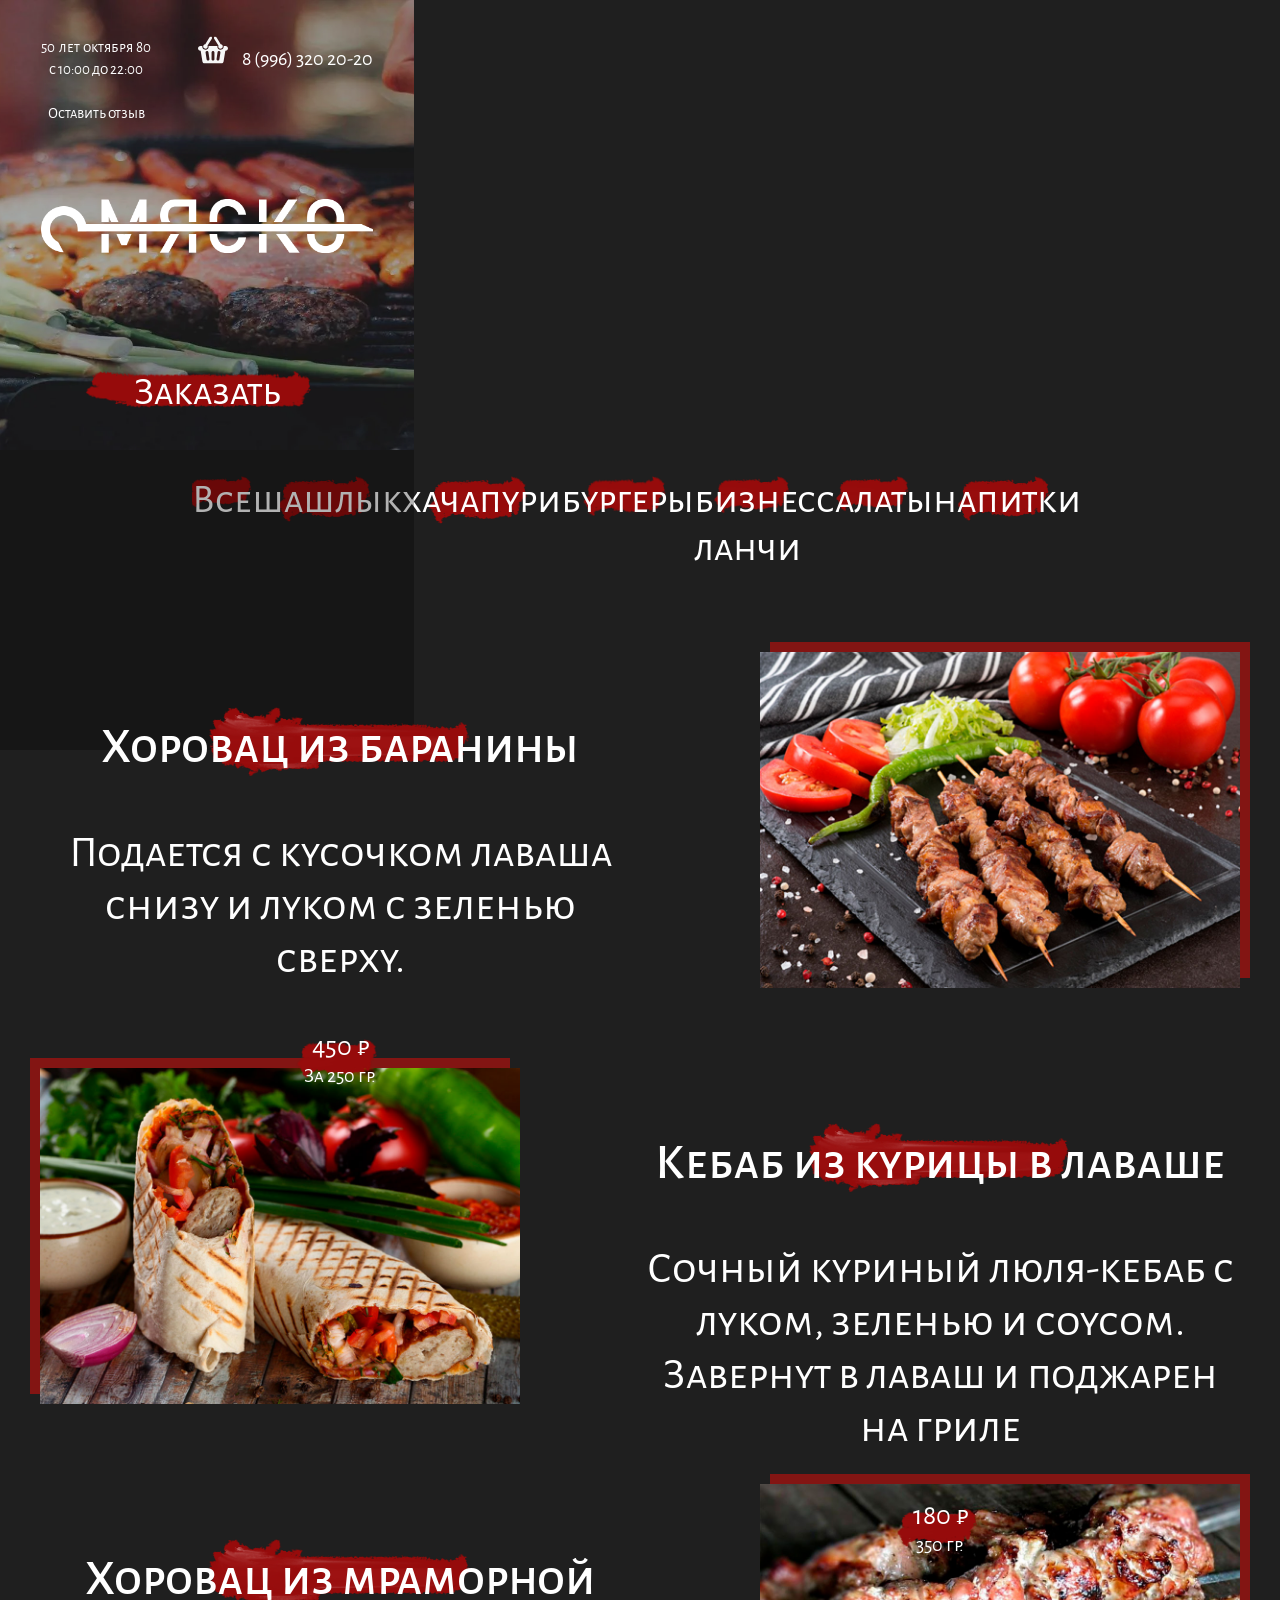
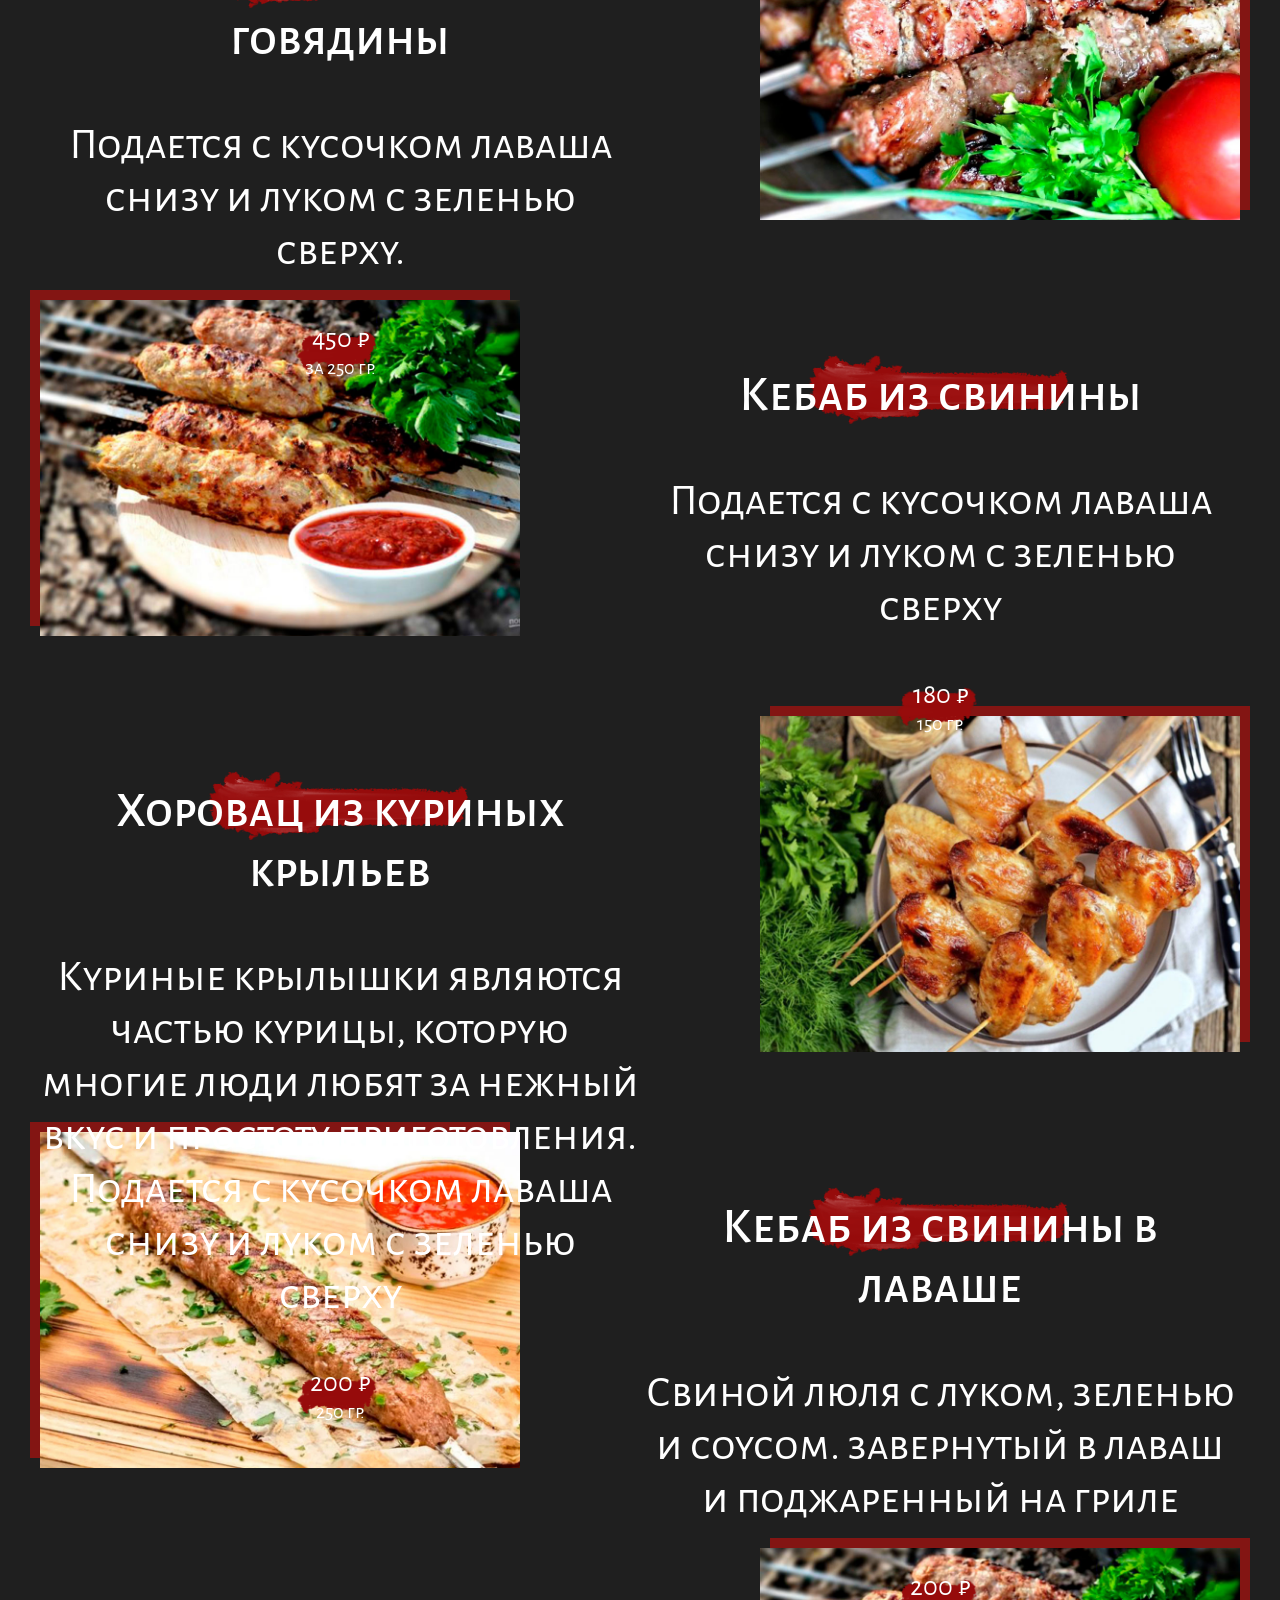
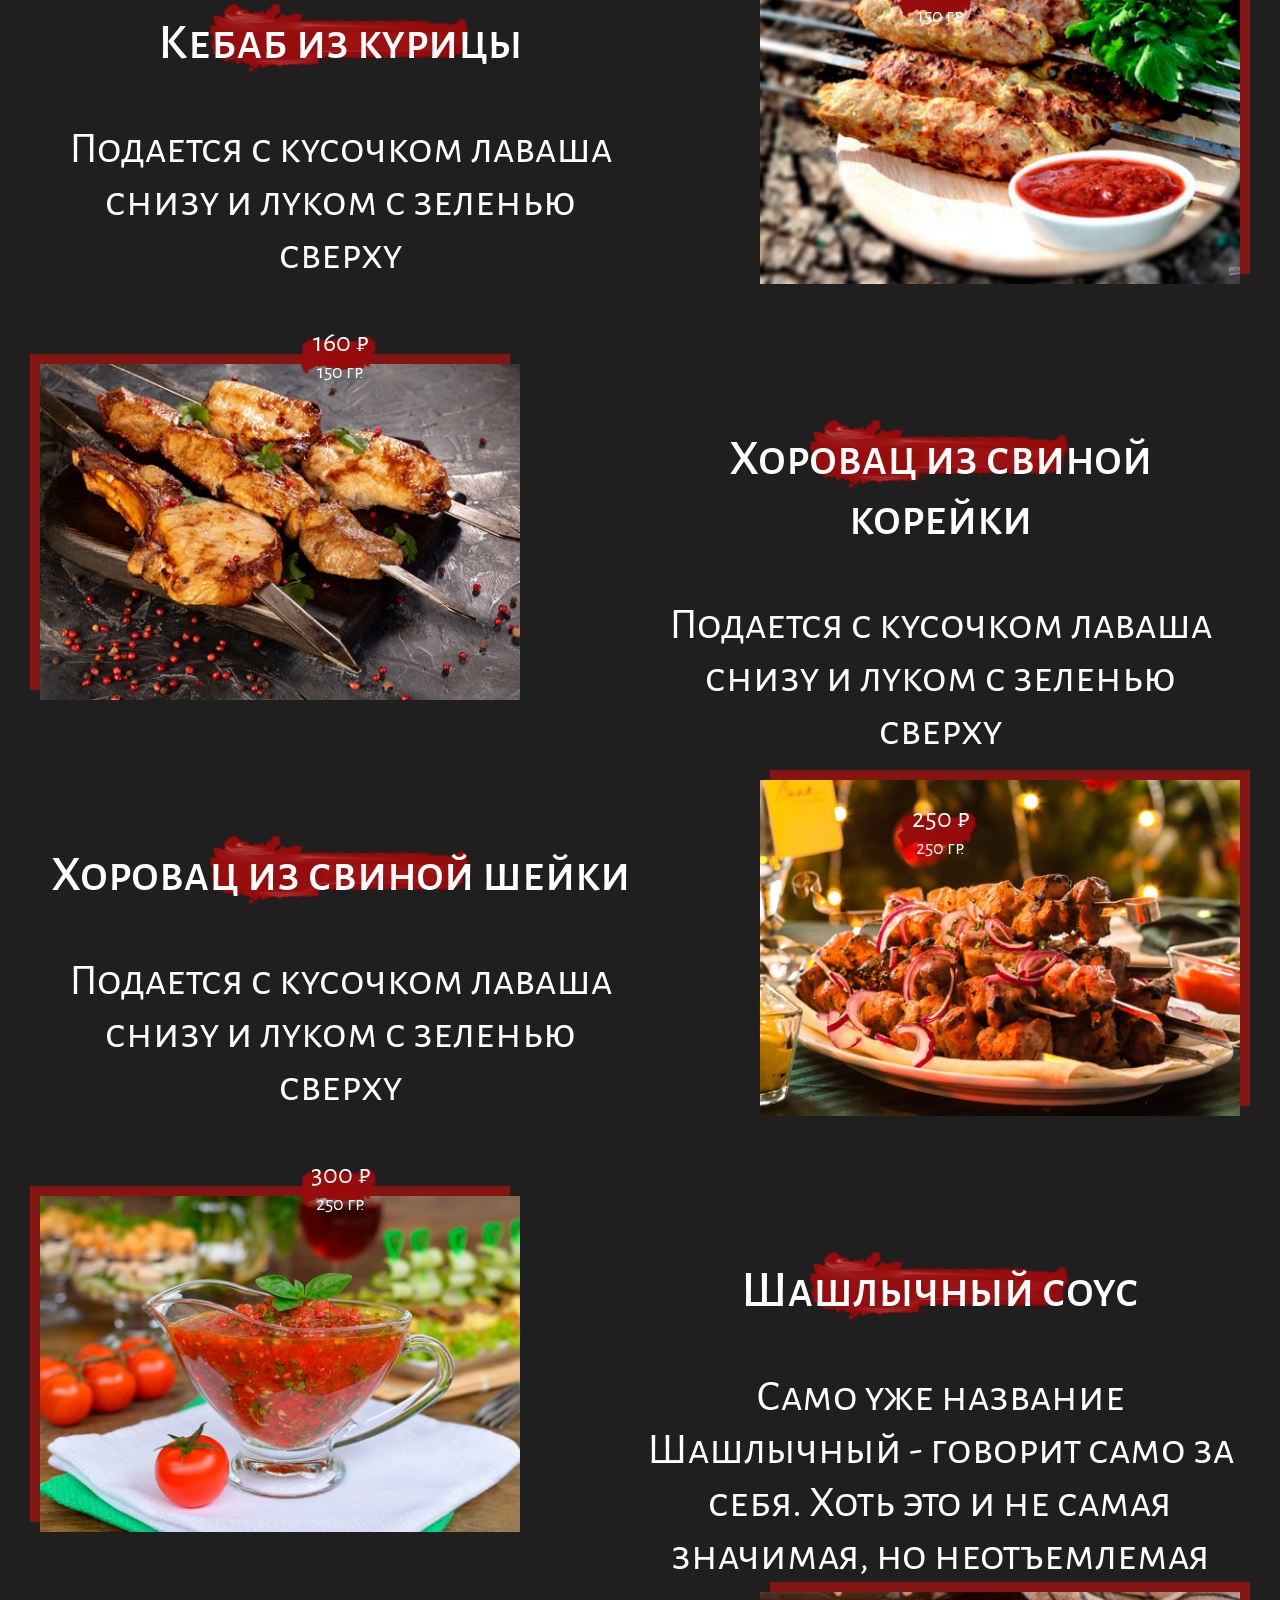
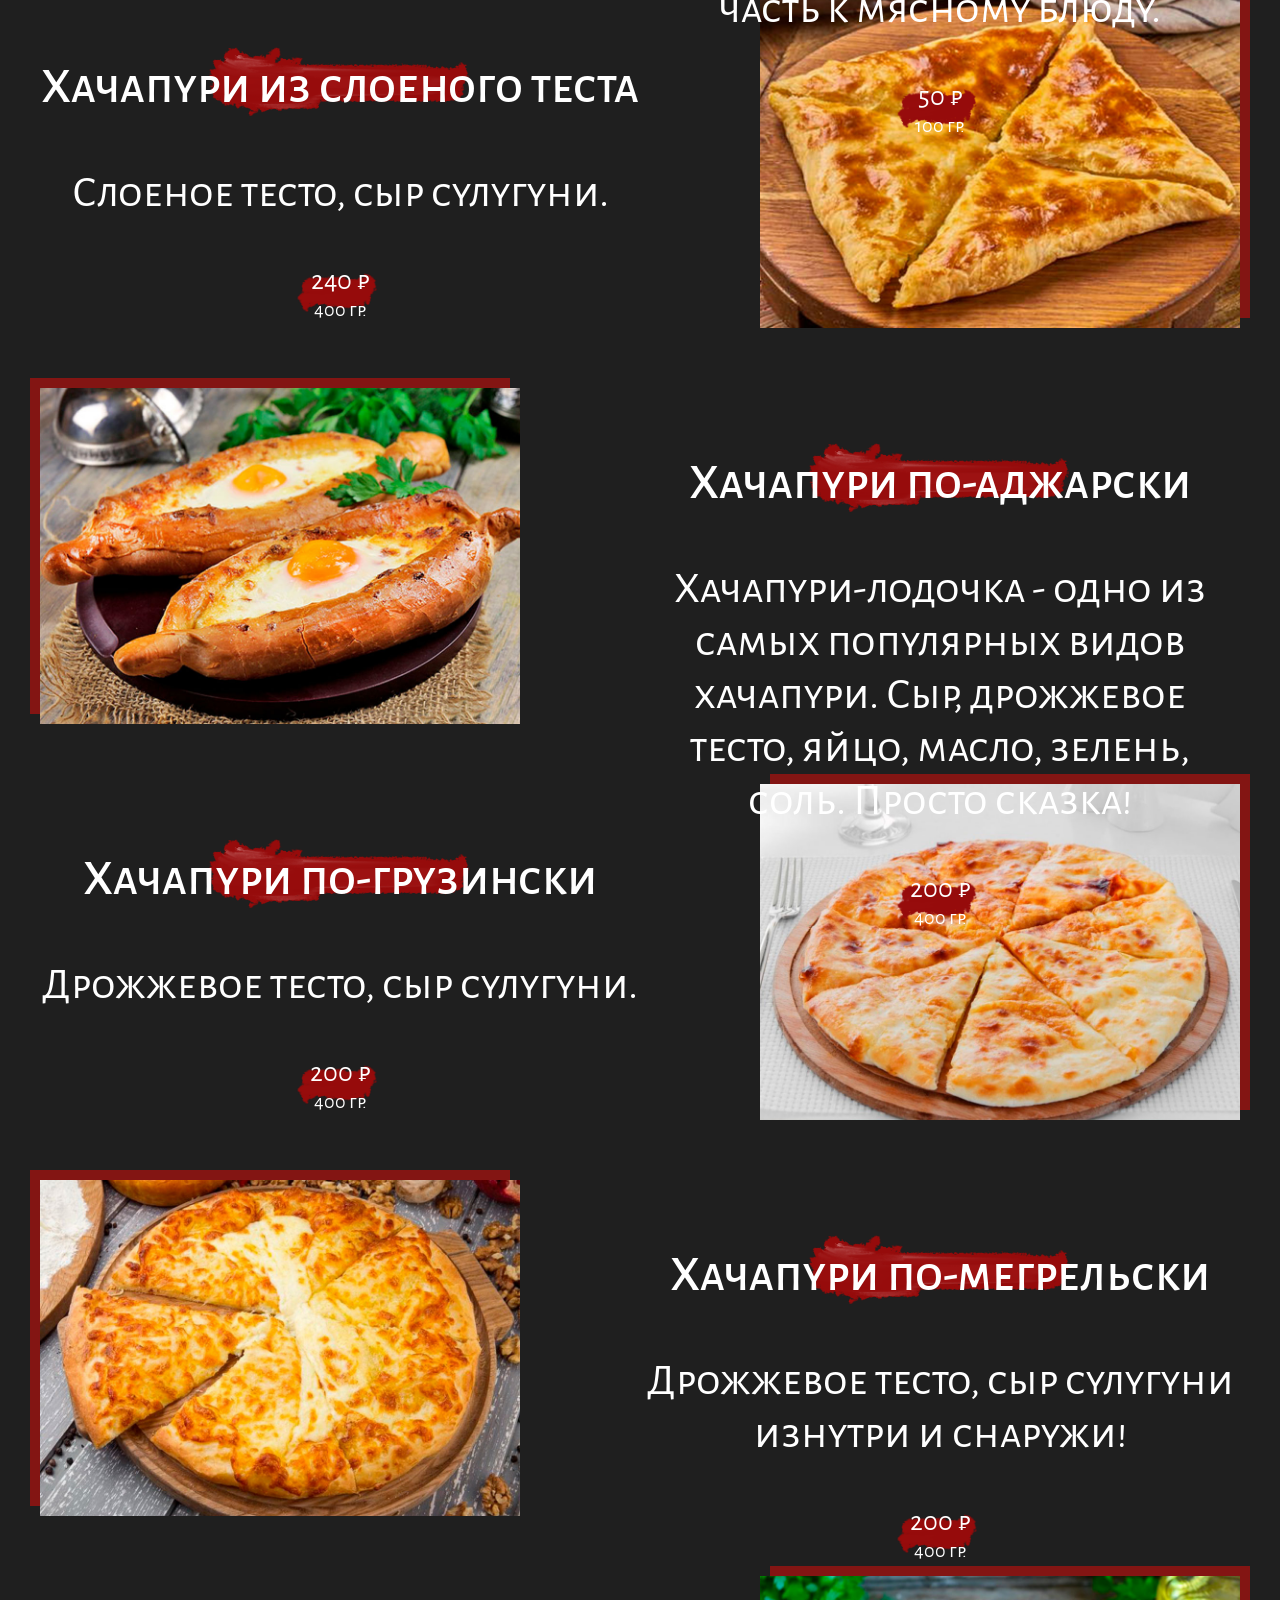
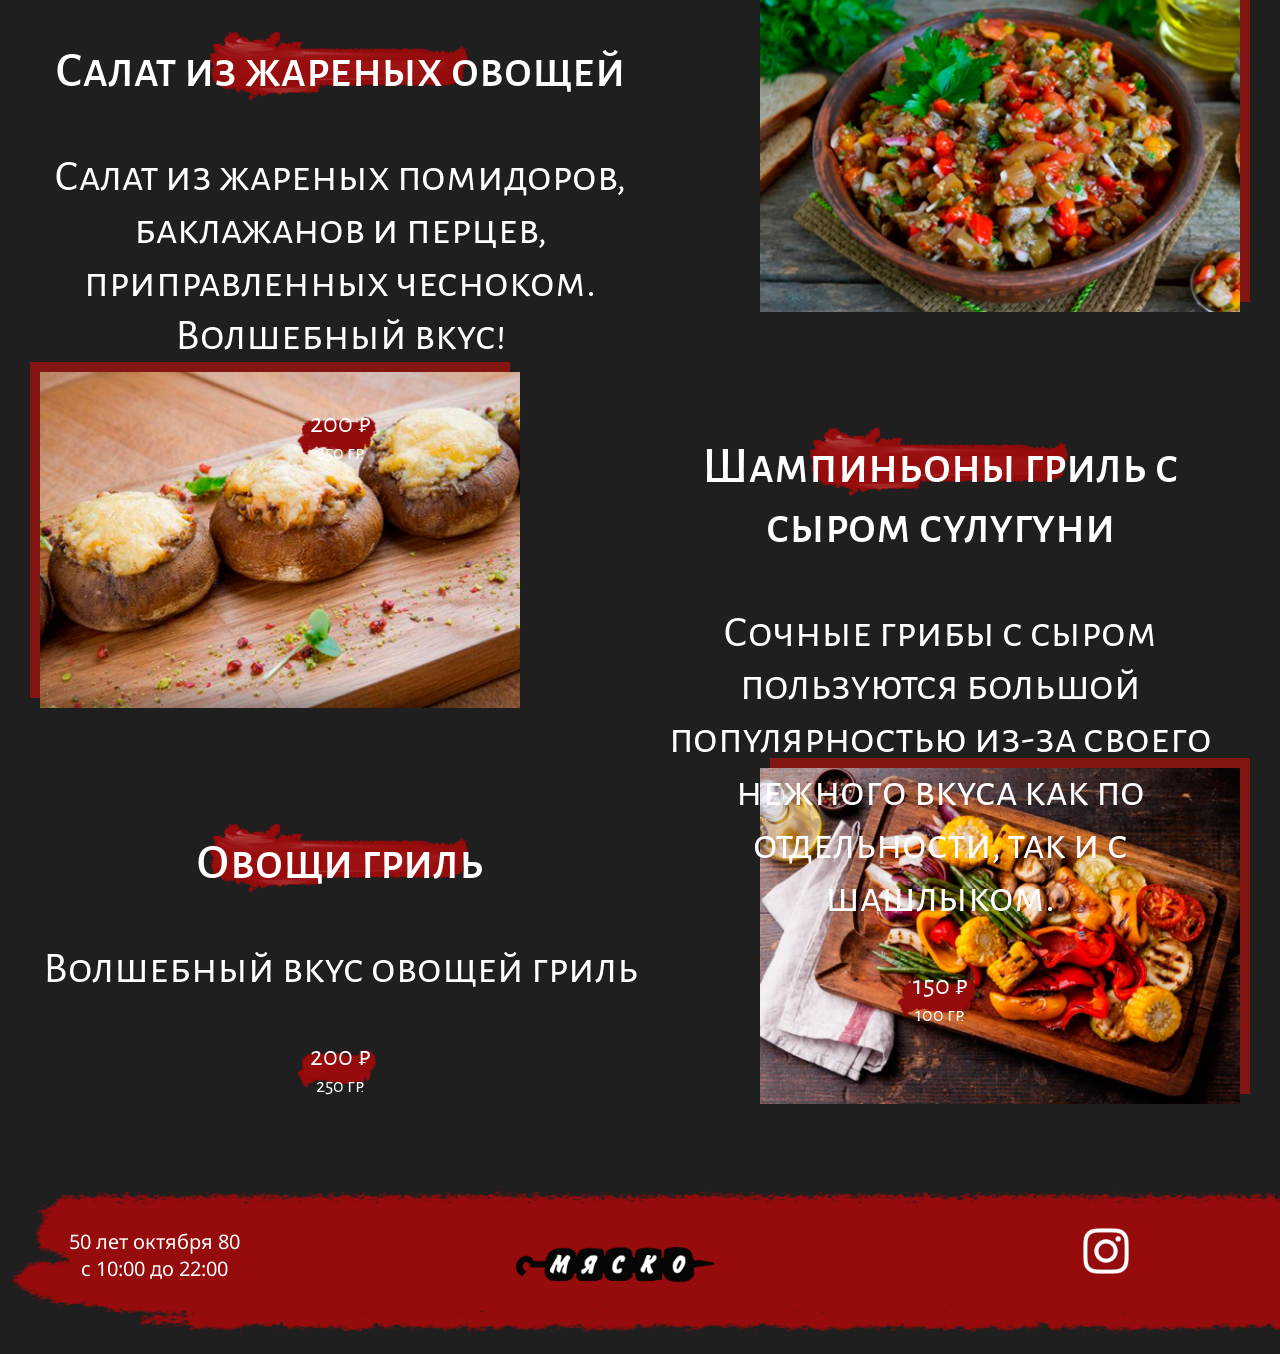
==== index.html @ 7376f4ba "added page" ====
<!DOCTYPE html>
<html lang="en">
<head>
    <meta charset="UTF-8">
    <meta http-equiv="X-UA-Compatible" content="IE=edge">
    <meta name="viewport" content="width=device-width, initial-scale=1.0">
    <link rel="shortcut icon" href="img/favicon.png" type="image/x-icon">
    <link rel="stylesheet" href="main.css">
    <link rel="stylesheet" href="adaptive.css">
    <link rel="stylesheet" href="hover.css">
    <title>Мяско</title>
    <link rel="preconnect" href="https://fonts.googleapis.com">
    <link rel="preconnect" href="https://fonts.gstatic.com" crossorigin>
    <link href="https://fonts.googleapis.com/css2?family=Alegreya+Sans+SC:wght@300&family=Fira
            +Sans+Condensed:wght@100&family=Noto+Sans&display=swap" rel="stylesheet">
    <link rel="preconnect" href="https://fonts.googleapis.com">
    <link rel="preconnect" href="https://fonts.gstatic.com" crossorigin>
    <link href="https://fonts.googleapis.com/css2?family=Alegreya+Sans+SC:wght@100&family=Fira+Sans+Condensed:wght@100&family=Noto+Sans&display=swap" rel="stylesheet">
    <script ENGINE="text/javascript" src= "https://code.jquery.com/jquery-3.6.0.min.js"></script>
    
</head>
<body>
    <div class="container">
        <div class="blacking">
            <div class = 'adress'>
                <!--Адрес-->
                    <div class="point">
                        <a href="https://go.2gis.com/ptoe7">50 лет октября 80 c 10:00 до 22:00</a>
                    <br>
                    <br>
                        <a href="https://2gis.ru/tyumen/inside/1830223003792180/firm/70000001036178951/65.598564%2C57.136008/tab/reviews?writeReview&m=65.598214%2C57.136255%2F17.86%2Fp%2F45%2Fr%2F107.06">Оставить отзыв</a>
                    </div>
                    <!--Номер телефона -->
                    <div class="number">
                        <a href='#' class ='shoperb'></a>
                        <a href='tel:89963202020' >8 (996) 320 20-20</a>
                    </div>
                    
            </div>
            <div class="photo">
                <img src="img/myaso.png" alt="кунем">
            </div>
            <div class="button">
                <a href="#" class="" id="zakaz_a">Заказать</a>
            </div>
        </div>    
    </div>
    <!--menu-->
    <div class="menu" id='menu'>
        <a href="#" class="menu-btn" style="background-size: 120% auto;" data-filter="all">Все</a>
        <a href="#" class="menu-btn" data-filter="horovats">шашлык</a>
        <a href="#" class="menu-btn" data-filter="hachapuri">хачапури</a>
        <a href="#" class="menu-btn" data-filter="burgers">бургеры</a>
        <a href="#" class="menu-btn" data-filter="businesslunch" >бизнес ланчи</a>
        <a href="#" class="menu-btn" data-filter="salad">салаты</a>
        <a href="#" class="menu-btn" data-filter="drinks">напитки</a>
    </div>
    <div class="horovats" data-cat="horovats" id="horovats">
        <div class="menutext">
                <p class="article">Хоровац из баранины </p>
                <p class="menudesc">Подается с кусочком лаваша снизу и луком с зеленью сверху.</p>
                <div class="pricebackground">
                    <div class="price"><a href = '#' 
                        data-sb-id-or-vendor-code="001"
                        data-sb-product-name="Хоровац из баранины"
                        data-sb-product-price="450"
                        data-sb-product-quantity="1"
                        data-sb-product-img="img/baranina.jpeg" class = 'buttonprice'>450 ₽</a></div>
                        
                    <p class="mass">За 250 гр.</p>
                    
                </div>
            <div class="pricealign" >
                <div class="product__quantity"></div>               
            </div>
        </div>
        <img class="photoexample" style="box-shadow: 10px -10px #831513;" src="img/baranina.jpeg">
    </div>

    <div class="horovats" data-cat="horovats" id="horovats"> 
        <img class="photoexample" style="box-shadow: -10px -10px #831513;" src="img/kebabkuritsalavash.jpg">
        <div class="menutext">
                <p class="article">Кебаб из курицы в лаваше</p>
                <p class="menudesc">Сочный куриный люля-кебаб с луком, зеленью и соусом. Завернут в лаваш и поджарен на гриле</p>
                <div class="pricebackground">
                    <div class="price"><a href = '#'
                        data-sb-id-or-vendor-code="002"
                        data-sb-product-name="Кебаб из курицы в лаваше"
                        data-sb-product-price="180"
                        data-sb-product-quantity="1"
                        data-sb-product-img="img/kebabkuritsalavash.jpg" class = 'buttonprice'>180 ₽</a></div>
                    <p class="mass">350 гр.</p>
                </div>
                <div class="pricealign" >
                    <div class="product__quantity"></div>               
                </div>
        </div>
    </div>

    <div class="horovats" data-cat="horovats" id="horovats"> 
        <div class="menutext">
            <p class="article">Хоровац из мраморной говядины</p>
            <p class="menudesc">Подается с кусочком лаваша снизу и луком с зеленью сверху. </p>
            <div class="pricebackground">
                <div class="price"><a href = '#' 
                    data-sb-id-or-vendor-code="003"
                    data-sb-product-name="Хоровац из мраморной говядины"
                    data-sb-product-price="450"
                    data-sb-product-quantity="1"
                    data-sb-product-img="img/govyadinamramor.jpg" class = 'buttonprice'>450 ₽</a></div>
                <p class="mass">за 250 гр.</p>
            </div>
    </div>
        <img class="photoexample" style="box-shadow: 10px -10px #831513;" src="img/govyadinamramor.jpg">
    </div>

    <div class="horovats" data-cat="horovats" id="horovats"> 
        <img class="photoexample" style="box-shadow: -10px -10px #831513;" src="img/kebabsvinina.jpg">
        <div class="menutext">
                <p class="article">Кебаб из свинины</p>
                <p class="menudesc">Подается с кусочком лаваша снизу и луком с зеленью сверху</p>
                <div class="pricebackground">
                    <div class="price"><a href = '#' 
                        data-sb-id-or-vendor-code="004"
                        data-sb-product-name="Кебаб из свинины"
                        data-sb-product-price="180"
                        data-sb-product-quantity="1"
                        data-sb-product-img="img/kebabsvinina.jpg" class = 'buttonprice'>180 ₽</a></div>
                    <p class="mass">150 гр.</p>
                </div>
        </div>
    </div>

    <div class="horovats" data-cat="horovats" id="horovats"> 
        
        <div class="menutext">
                <p class="article">Хоровац из куриных крыльев</p>
                <p class="menudesc">Куриные крылышки являются частью курицы, которую многие люди любят за нежный вкус и простоту приготовления. Подается с кусочком лаваша снизу и луком с зеленью сверху</p>
                <div class="pricebackground">
                    <div class="price"><a href = '#' 
                        data-sb-id-or-vendor-code="005"
                        data-sb-product-name="Хоровац из куриных крыльев"
                        data-sb-product-price="200"
                        data-sb-product-quantity="1"
                        data-sb-product-img="img/kuriniekrilishki.jpg" class = 'buttonprice'>200 ₽</a></div>
                    <p class="mass">250 гр.</p>
                </div>
        </div>
        <img class="photoexample" style="box-shadow: 10px -10px #831513;" src="img/kuriniekrilishki.jpg">
    </div>

    <div class="horovats" data-cat="horovats" id="horovats"> 
        <img class="photoexample" style="box-shadow: -10px -10px #831513;" src="img/lulyasvininalavash.jpg">
        <div class="menutext">
                <p class="article">Кебаб из свинины в лаваше</p>
                <p class="menudesc">Свиной люля с луком, зеленью и соусом. завернутый в лаваш и поджаренный на гриле</p>
                <div class="pricebackground">
                    <div class="price"><a href = '#' 
                        data-sb-id-or-vendor-code="006"
                        data-sb-product-name="Кебаб из свинины в лаваше"
                        data-sb-product-price="200"
                        data-sb-product-quantity="1"
                        data-sb-product-img="img/lulyasvininalavash.jpg" class = 'buttonprice'>200 ₽</a></div>
                    <p class="mass">150 гр.</p>
                </div>
        </div>
    </div>

    <div class="horovats" data-cat="horovats" id="horovats"> 
        
        <div class="menutext">
                <p class="article">Кебаб из курицы</p>
                <p class="menudesc">Подается с кусочком лаваша снизу и луком с зеленью сверху</p>
                <div class="pricebackground">
                    <div class="price"><a href = '#' 
                        data-sb-id-or-vendor-code="007"
                        data-sb-product-name="Кебаб из курицы"
                        data-sb-product-price="160"
                        data-sb-product-quantity="1"
                        data-sb-product-img="img/kebabkuritsa.jpg" class = 'buttonprice'>160 ₽</a></div>
                    <p class="mass">150 гр.</p>
                </div>
        </div>
        <img class="photoexample" style="box-shadow: 10px -10px #831513;" src="img/kebabsvinina.jpg">
    </div>

    <div class="horovats" data-cat="horovats" id="horovats"> 
        <img class="photoexample" style="box-shadow: -10px -10px #831513;" src="img/svinayakoreyka.jpg">
        <div class="menutext">
                <p class="article">Хоровац из свиной корейки</p>
                <p class="menudesc">Подается с кусочком лаваша снизу и луком с зеленью сверху</p>
                <div class="pricebackground">
                    <div class="price"><a href = '#' 
                        data-sb-id-or-vendor-code="008"
                        data-sb-product-name="Хоровац из свиной корейки"
                        data-sb-product-price="250"
                        data-sb-product-quantity="1"
                        data-sb-product-img="img/svinayakoreyka.jpg" class = 'buttonprice'>250 ₽</a></div>
                    <p class="mass">250 гр.</p>
                </div>
        </div>
    </div>

    <div class="horovats" data-cat="horovats" id="horovats"> 
        
        <div class="menutext">
                <p class="article">Хоровац из свиной шейки</p>
                <p class="menudesc">Подается с кусочком лаваша снизу и луком с зеленью сверху</p>
                <div class="pricebackground">
                    <div class="price"><a href = '#' 
                        data-sb-id-or-vendor-code="009"
                        data-sb-product-name="Хоровац из свиной шейки"
                        data-sb-product-price="300"
                        data-sb-product-quantity="1"
                        data-sb-product-img="img/svinayasheyka.jpg" class = 'buttonprice'>300 ₽</a></div>
                    <p class="mass">250 гр.</p>
                </div>
        </div>
        <img class="photoexample" style="box-shadow: 10px -10px #831513;" src="img/svinayasheyka.jpg">
    </div>

    <div class="horovats" data-cat="horovats" id="horovats"> 
        <img class="photoexample" style="box-shadow: -10px -10px #831513;" src="img/sauceshashlik.jpg">
        <div class="menutext">
                <p class="article">Шашлычный соус</p>
                <p class="menudesc">Само уже название Шашлычный - говорит само за себя. Хоть это и не самая значимая, но неотъемлемая часть к мясному блюду.</p>
                <div class="pricebackground">
                    <div class="price"><a href = '#' 
                        data-sb-id-or-vendor-code="010"
                        data-sb-product-name="Шашлычный соус"
                        data-sb-product-price="50"
                        data-sb-product-quantity="1"
                        data-sb-product-img="img/sauceshashlik.jpg" class = 'buttonprice'>50 ₽</a></div>
                    <p class="mass">100 гр.</p>
                </div>
        </div>
    </div>

    <div class="hachapuri" data-cat="hachapuri" id="hachapuri"> 
        
        <div class="menutext">
                <p class="article">Хачапури из слоеного теста</p>
                <p class="menudesc">Слоеное тесто, сыр сулугуни.</p>
                <div class="pricebackground">
                    <div class="price"><a href = '#' 
                        data-sb-id-or-vendor-code="011"
                        data-sb-product-name="Хачапури из слоеного теста"
                        data-sb-product-price="240"
                        data-sb-product-quantity="1"
                        data-sb-product-img="img/hachapuri.jpg" class = 'buttonprice'>240 ₽</a></div>
                    <p class="mass">400 гр.</p>
                </div>
        </div>
        <img class="photoexample" style="box-shadow: 10px -10px #831513;" src="img/hachapuri.jpg">
    </div>
    
    <div class="hachapuri" data-cat="hachapuri" id="hachapuri"> 
        <img class="photoexample" style="box-shadow: -10px -10px #831513;" src="img/hachapuriadjarski.jpg">
        <div class="menutext">
                <p class="article">Хачапури по-аджарски</p>
                <p class="menudesc">Хачапури-лодочка - одно из самых популярных видов хачапури. Сыр, дрожжевое тесто, яйцо, масло, зелень, соль. Просто сказка!</p>
                <div class="pricebackground">
                    <div class="price"><a href = '#' 
                        data-sb-id-or-vendor-code="012"
                        data-sb-product-name="Хачапури по-аджарски"
                        data-sb-product-price="200"
                        data-sb-product-quantity="1"
                        data-sb-product-img="img/hachapuriadjarski.jpg" class = 'buttonprice'>200 ₽</a></div>
                    <p class="mass">400 гр.</p>
                </div>
        </div>
    </div>

    <div class="hachapuri" data-cat="hachapuri" id="hachapuri"> 
        
        <div class="menutext">
                <p class="article">Хачапури по-грузински</p>
                <p class="menudesc">Дрожжевое тесто, сыр сулугуни.</p>
                <div class="pricebackground">
                    <div class="price"><a href = '#' 
                        data-sb-id-or-vendor-code="013"
                        data-sb-product-name="Хачапури по-грузински"
                        data-sb-product-price="200"
                        data-sb-product-quantity="1"
                        data-sb-product-img="img/hachapurigruzinski.jpg" class = 'buttonprice'>200 ₽</a></div>
                    <p class="mass">400 гр.</p>
                </div>
        </div>
        <img class="photoexample" style="box-shadow: 10px -10px #831513;" src="img/hachapurigruzinski.jpg">
    </div>

    <div class="hachapuri" data-cat="hachapuri" id="hachapuri"> 
        <img class="photoexample" style="box-shadow: -10px -10px #831513;" src="img/hachapurimegrelski.jpg">
        <div class="menutext">
                <p class="article">Хачапури по-мегрельски</p>
                <p class="menudesc">Дрожжевое тесто, сыр сулугуни изнутри и снаружи!</p>
                <div class="pricebackground">
                    <div class="price"><a href = '#' 
                        data-sb-id-or-vendor-code="014"
                        data-sb-product-name="Хачапури по-мегрельски"
                        data-sb-product-price="200"
                        data-sb-product-quantity="1"
                        data-sb-product-img="img/hachapurimegrelski.jpg" class = 'buttonprice'>200 ₽</a></div>
                    <p class="mass">400 гр.</p>
                </div>
        </div>
    </div>

    <div class="salad" data-cat="salad" id="salad"> 
        
        <div class="menutext">
                <p class="article">Салат из жареных овощей</p>
                <p class="menudesc">Салат из жареных помидоров, баклажанов и перцев, приправленных чесноком. Волшебный вкус!</p>
                <div class="pricebackground">
                    <div class="price"><a href = '#' 
                        data-sb-id-or-vendor-code="015"
                        data-sb-product-name="Салат из жареных овощей"
                        data-sb-product-price="200"
                        data-sb-product-quantity="1"
                        data-sb-product-img="img/horovatssalad.jpg" class = 'buttonprice'>200 ₽</a></div>
                    <p class="mass">250 гр.</p>
                </div>
        </div>
        <img class="photoexample" style="box-shadow: 10px -10px #831513;" src="img/horovatssalad.jpg">
    </div>

    <div class="salad" data-cat="salad" id="salad"> 
        <img class="photoexample" style="box-shadow: -10px -10px #831513;" src="img/shampgrill.jpg">
        <div class="menutext">
                <p class="article">Шампиньоны гриль с сыром сулугуни</p>
                <p class="menudesc">Сочные грибы с сыром пользуются большой популярностью из-за своего нежного вкуса как по отдельности, так и с шашлыком.</p>
                <div class="pricebackground">
                    <div class="price"><a href = '#' 
                        data-sb-id-or-vendor-code="016"
                        data-sb-product-name="Шампиньоны гриль"
                        data-sb-product-price="150"
                        data-sb-product-quantity="1"
                        data-sb-product-img="img/shampgrill.jpg" class = 'buttonprice'>150 ₽</a></div>
                    <p class="mass">100 гр.</p>
                </div>
        </div>
    </div>

    <div class="salad" data-cat="salad" id="salad"> 
        
        <div class="menutext">
                <p class="article">Овощи гриль</p>
                <p class="menudesc">Волшебный вкус овощей гриль</p>
                <div class="pricebackground">
                    <div class="price"><a href = '#' 
                        data-sb-id-or-vendor-code="017"
                        data-sb-product-name="Овощи гриль"
                        data-sb-product-price="200"
                        data-sb-product-quantity="1"
                        data-sb-product-img="img/grillovoshi.jpg" class = 'buttonprice'>200 ₽</a></div>
                    <p class="mass">250 гр.</p>
                </div>
        </div>
        <img class="photoexample" style="box-shadow: 10px -10px #831513;" src="img/grillovoshi.jpg">
    </div>
    
<!--footer-->
    <div class="down_text" border = '3px'>
    <div class="down_text_blockdisplay">
        <div class='footer3rd'>
            <br><br><a href="mailto:r.chom@yandex.ru" >50 лет октября 80 с 10:00 до 22:00</a>
        </div>
        
        <div class = 'logodown'>
            <a href="index.html"><img src ="img/myaskofooter.png" width="200px" ></a>
        
        </div>
        <div class="footerlinksblock">
            <br><br><a href="https://www.instagram.com/myasko_tmn/" target="_blank"><img class="" src="img/instagram.png"></a>
        </div>
    </div>
</div>



<link rel="stylesheet" href="smartbasket/css/smartbasket.min.css">

<div class="smart-basket__wrapper"></div>

<script src="smartbasket/js/smartbasket.min.js"></script>

	<script>
		$(function () {
			$('.smart-basket__wrapper').smbasket({
				productElement: 'horovats',
				buttonAddToBasket: 'buttonprice',
				productPrice: 'product__price-number',
				productSize: 'product__size-element',
				
				productQuantityWrapper: 'product__quantity',
				smartBasketMinArea: 'shoperb',
				countryCode: '+7',
				smartBasketCurrency: '₽',
				smartBasketMinIconPath: 'smartbasket/img/shopping-basket-wight.svg',

				agreement: {
					isRequired: true,
					isChecked: true,
					isLink: 'https://artstranger.ru/privacy.html',
				},
				nameIsRequired: false,
			});
		});
	</script>


</body>
    <script src="button.js"></script>
    <script src="filter.js"></script>
</html>
---- main.css ----
body{
    font-family: 'Alegreya Sans SC', sans-serif;
    font-family: 'Fira Sans Condensed', sans-serif;
    font-family: 'Noto Sans', sans-serif;   
    margin: 0 auto;
    background-color: #1f1f1f;
    
    
}

/*ГОЛОВА САЙТА*/
.container{
    background: url(bq-1.webp) repeat center; 
    
    

    background-size:cover;
    position: relative;

    width: auto;
    height: 750px;
}

.blacking{
    background-color:rgba(0,0,0,.3);

    width: 100%;
    height: 750px;

}

.adress{
    display: flex;
    justify-content: space-between;
    margin: 0 auto;
    z-index: 9;

    width: 80%;
    text-align: center;
}

.point{
    text-align: justify;
    text-align-last: center;
    width: 220px;
    margin-top: 35px;
}

.point a{
    font-size: 30px;
    color: white;
    font-family: 'Alegreya Sans SC', sans-serif;
    text-decoration: none;
    
}
.pricealign {
    display:none;
}
.number{
    margin-top: 35px;
}

.number a{
    font-size: 30px;
    color: white;
    font-family: 'Alegreya Sans SC', sans-serif;
    
    
    text-decoration: none;
}

.menu {
    display: flex;
    justify-content: space-between;
    padding-left: 15%;
    padding-right: 15%;
    padding-top: 2%;

}
.menu a {
    color: white;
    text-decoration: none;
    font-size: 40px;
    font-family: 'Alegreya Sans SC', sans-serif;
    transition: all 0.3s linear;
}

.menu a:hover{
    font-size: 45px;
}
.menu-btn{
    background: url(img/smear/pricecorn.png) no-repeat;
    background-position:top;
    background-size: 70% auto;
    background-position:middle;
}

.photo{
    z-index: 9;
    height: 10em;
    display: flex;
    align-items: center;
    justify-content: center;

}

.photo img{
    margin-top: 11%;
    width: 650px;
}

.photoshoper{
    width: 30px;
    margin-right: 10px;
    align-items: center;
}

.button{
    z-index: 9;
    height: 10em;
    display: flex;
    align-items: center;
    justify-content: center;
    margin-top: 7%;
    background: url(img/smear/buttontwo.png) no-repeat;
    background-position:center;
    background-size: 17% auto;

}

.button a{
    text-decoration: none;
    color: white;
    font-size: 40px;
    font-family: 'Alegreya Sans SC', sans-serif; 
}

.horovats{
    display: flex;
    justify-content: space-between;
    margin-left: 40px;
    margin-right: 40px;
    margin-top: 20px;
}
.horovats img{
    width:40%;
    margin-top:60px;
}
.hachapuri{
    display: flex;
    justify-content: space-between;
    margin-left: 40px;
    margin-right: 40px;
}
.hachapuri img{
    width:40%;
    margin-top:60px;
}
.drinks{
    display: flex;
    justify-content: space-between;
    margin-left: 40px;
    margin-right: 40px;
}
.drinks img{
    width:40%;
    margin-top:60px;
}
.salad{
    display: flex;
    justify-content: space-between;
    margin-left: 40px;
    margin-right: 40px;
}
.salad img{
    width:40%;
    margin-top:60px;
}
.businesslunch{
    display: flex;
    justify-content: space-between;
    margin-left: 40px;
    margin-right: 40px;
}
.businesslunch img{
    width:40%;
    margin-top:60px;
}
.burger{
    display: flex;
    justify-content: space-between;
    margin-left: 40px;
    margin-right: 40px;
}
.burger img{
    width:40%;
    margin-top:60px;
}


.menutext{
    color:white;
    font-size:36px;
    width:50%;
    height:150px;
    text-align: center;
    background: url(img/smear/buttoncorn.png) no-repeat;
    background-position:center;
    background-size: 45% auto;
    transform: translateY(50%);
}

.article{
    font-size:50px;
    font-family: 'Alegreya Sans SC', sans-serif;
    margin-top: 50px;
    font-weight:500;

}
.photoexample{
    width:70%;
    height:70%;
}

.menudesc{
    font-size: 44px;
    font-family: 'Alegreya Sans SC', sans-serif;
}


.price{
    font-family: 'Alegreya Sans SC', sans-serif;
    font-size: 28px;
}

.mass{
    font-size: 20px;
    margin:0;
    font-family: 'Alegreya Sans SC', sans-serif; 
}
.pricebackground {
    background: url(img/smear/pricecorn.png) no-repeat;
    background-position:center;
    background-size: 15%;
}


.price a{
    text-decoration: none;
    color: white;
    transition: all 0.2s linear;
}

.price a:hover{
    font-size: 40px;
}
/*
.footerback{
    
    align-items: center;

    display: block;
    margin-left: auto;
    margin-right: auto;
}
.footer{
    display:flex;
    justify-content: space-between;
    margin-left:10%;
    margin-right:10%;
    font-family: 'Alegreya Sans SC', sans-serif;
    font-size: 24px;

    text-align: center;

    background-size: 7%;
    background: url(img/smear/mazokfooter.png) no-repeat;
    height: 200px;
    
}

.footer img{
    width: 20%;
}
.footertext {
    color:white;
    text-align: justify;
    text-align-last: center;
    width: 180px;
}
.footerlinks {
    color:white;
    
}

*/



.hide{
    display:none;
}
.show{
    display:flex;
}


.footer{
    
    width: 100%;
    height: 200px;

    background: url(img/smear/mazokfooter.png);
    
    margin: 0 auto;
    margin-top: 50px;
    
    display: flex;
}

.footerback{
    width: 90%;
    display: flex;
    padding-top: 30px;
    margin: 0 auto;
    justify-content: space-between;
}

.footer_address h1{
    color:white;
}

.footer_phone h1 {
    color:white;
}








.down_text {
    
    
    margin: 0 auto;
    margin-top: 50px;
    background: url(img/smear/mazokfooter.png);
    display: flex;
    height: 200px;
}

.down_text_blockdisplay {
    width: 90%;
    display: flex;
    padding-top: 30px;
    margin: 0 auto;
    justify-content: space-between;
}

.footerlinksblock {
    width: 230px;
    text-align: center;
    margin: 0;
}

.footerlinksblock a {
    color: white;
    font-size: 25px;
    text-decoration: none;
}

.down_text p {
    color: white;
    font-size: 15px;
    margin-bottom: 30px;
}
.down_text a {
    color: white;
    font-size: 25px;
    margin-bottom: 30px;
}

.footerlinksblock img {
    width: 20%;
    margin-left: 10px;
}

.footerlinksblock p {
    font-size: 25px;
}
.footerlinksblock a:hover {
    opacity:50%;
    transition: 0.5s;
}

.logodown {
    display: block;
    text-align: center;
    width: 390px;
    margin: auto;
}

.footer3rd  {
    width: 180px;
    text-align: center;
    
}

    .footer3rd a {
        text-decoration: none;
        font-size: 20px;
}
---- adaptive.css ----
@media screen and (max-width: 1600px) {
    .container {
        width: 414px;
        height: 450px;
    }
    .photo img {
        width: 80%;
    }
    .button{
        background-size: 60% auto;
    }
    .point{
        width: 110px;
    }
    .point a{
        font-size: 15px;
    }
    .number a {
        font-size: 20px;
    }
    .menu{
        width: 414px;
        height: auto;
    }
}
---- smartbasket/css/smartbasket.min.css ----
@charset "UTF-8";
@import url(https://fonts.googleapis.com/css?family=Exo+2:400,700&display=swap&subset=cyrillic-ext);
.smart-basket {
    font: 400 16px "Exo 2", "Open Sans", sans-serif;
    width: 100%;
    font-size: 16px;
    padding: 30px 0;
    position: fixed;
    top: -25000px;
    background: white;
    display: -webkit-box;
    display: -webkit-flex;
    display: -ms-flexbox;
    display: flex;
    -webkit-box-align: start;
    -webkit-align-items: flex-start;
    -ms-flex-align: start;
    align-items: flex-start;
    overflow-y: scroll;
    -webkit-transition: 0.8s;
    -o-transition: 0.8s;
    transition: 0.8s;
    -webkit-box-sizing: border-box;
    box-sizing: border-box;
}
.smart-basket button,
.smart-basket div,
.smart-basket form,
.smart-basket input,
.smart-basket label,
.smart-basket p,
.smart-basket span {
    -webkit-box-sizing: border-box;
    box-sizing: border-box;
    font-family: "Exo 2", "Open Sans", sans-serif;
}
.smart-basket_active {
    -webkit-transition: 0.8s;
    -o-transition: 0.8s;
    transition: 0.8s;
    top: 0;
    -webkit-animation: modalAnimate ease-in-out 0.8s;
    animation: modalAnimate ease-in-out 0.8s;
    opacity: 1;
    left: 0;
    right: 0;
    bottom: 0;
    z-index: 10000;
}
@media (max-width: 1030px) {
    .smart-basket {
        padding: 10px;
    }
}
.smart-basket__form {
    width: 100%;
    max-width: 1000px;
    margin: 0 auto;
    -webkit-box-shadow: 0 3px 25px rgba(0, 0, 0, 0.2);
    box-shadow: 0 3px 25px rgba(0, 0, 0, 0.2);
    border-radius: 3px;
    padding-bottom: 15px;
}
.smart-basket__product-item {
    display: -webkit-box;
    display: -webkit-flex;
    display: -ms-flexbox;
    display: flex;
    -webkit-box-align: center;
    -webkit-align-items: center;
    -ms-flex-align: center;
    align-items: center;
    -webkit-flex-wrap: wrap;
    -ms-flex-wrap: wrap;
    flex-wrap: wrap;
    padding: 15px 0;
    border-bottom: 1px solid #743232;
}
.smart-basket__product-item:first-child {
    border-bottom: 1px dashed #d2d2d2;
}
@media (max-width: 1030px) {
    .smart-basket__product-item:first-child {
        display: none;
    }
}
@media (max-width: 1030px) {
    .smart-basket__product-item {
        -webkit-box-shadow: 0 0 10px rgba(0, 0, 0, 0.2);
        box-shadow: 0 0 10px rgba(0, 0, 0, 0.2);
        margin-bottom: 30px;
        padding: 15px;
    }
}
.smart-basket__product-item:last-child {
    border-bottom: 1px dashed #d2d2d2 !important;
}
.smart-basket__product-id {
    width: 100%;
    max-width: 120px;
    padding: 10px;
    display: -webkit-box;
    display: -webkit-flex;
    display: -ms-flexbox;
    display: flex;
    -webkit-box-align: center;
    -webkit-align-items: center;
    -ms-flex-align: center;
    align-items: center;
    -webkit-box-pack: center;
    -webkit-justify-content: center;
    -ms-flex-pack: center;
    justify-content: center;
}
@media (max-width: 1030px) {
    .smart-basket__product-id:before {
        content: "ID/Артикул: ";
        color: #929292;
        margin-right: 5px;
        width: 100%;
    }
}
@media (max-width: 1030px) {
    .smart-basket__product-id {
        max-width: 100%;
        width: 50%;
        border-left: 1px solid #e2e2e2;
        border-top: 1px solid #e2e2e2;
        border-right: 1px solid #e2e2e2;
        height: 60px;
        padding: 15px;
    }
}
@media (max-width: 1030px) and (max-width: 768px) {
    .smart-basket__product-id {
        border: none;
        width: 100%;
        padding: 15px 0;
    }
}
.smart-basket__product-name {
    width: 100%;
    max-width: 360px;
    padding: 10px 0 10px 15px;
    display: -webkit-box;
    display: -webkit-flex;
    display: -ms-flexbox;
    display: flex;
    -webkit-box-align: center;
    -webkit-align-items: center;
    -ms-flex-align: center;
    align-items: center;
    -webkit-box-pack: start;
    -webkit-justify-content: flex-start;
    -ms-flex-pack: start;
    justify-content: flex-start;
    -webkit-box-sizing: border-box;
    box-sizing: border-box;
}
@media (max-width: 1030px) {
    .smart-basket__product-name {
        max-width: 100%;
        padding: 0 0 15px;
        -webkit-box-orient: vertical;
        -webkit-box-direction: normal;
        -webkit-flex-flow: column;
        -ms-flex-flow: column;
        flex-flow: column;
        text-align: center;
        font-size: 18px;
    }
}
.smart-basket__product-name img {
    margin-right: 10px;
}
@media (max-width: 1030px) {
    .smart-basket__product-name img {
        margin: 0 auto 10px;
    }
}
.smart-basket__product-quantity {
    width: 100%;
    max-width: 130px;
    text-align: center;
    padding: 10px;
    display: -webkit-box;
    display: -webkit-flex;
    display: -ms-flexbox;
    display: flex;
    -webkit-box-align: center;
    -webkit-align-items: center;
    -ms-flex-align: center;
    align-items: center;
    -webkit-box-pack: justify;
    -webkit-justify-content: space-between;
    -ms-flex-pack: justify;
    justify-content: space-between;
}




@media (max-width: 1030px) {
    .smart-basket__product-quantity {
        max-width: 100%;
        padding: 15px;
        width: 50%;
        border-left: 1px solid #e2e2e2;
        border-top: 1px solid #e2e2e2;
        border-right: 1px solid #e2e2e2;
        height: 60px;
    }
}
@media (max-width: 768px) {
    .smart-basket__product-quantity {
        border: none;
        width: 100%;
        padding: 15px 0;
    }
}
.smart-basket__product-quantity_header {
    -webkit-box-pack: center;
    -webkit-justify-content: center;
    -ms-flex-pack: center;
    justify-content: center;
}
.smart-basket__quantity-item {
    width: 10%;
    text-align: center;
    display: -webkit-box;
    display: -webkit-flex;
    display: -ms-flexbox;
    display: flex;
    -webkit-box-align: center;
    -webkit-align-items: center;
    -ms-flex-align: center;
    align-items: center;
    -webkit-box-pack: justify;
    -webkit-justify-content: space-between;
    -ms-flex-pack: justify;
    justify-content: center;
}



.smart-basket__add-item,
.smart-basket__remove-item {
    -webkit-box-sizing: border-box;
    box-sizing: border-box;
    display: -webkit-box;
    display: -webkit-flex;
    display: -ms-flexbox;
    display: flex;
    width: 30px;
    height: 30px;
    -webkit-box-align: center;
    -webkit-align-items: center;
    -ms-flex-align: center;
    align-items: center;
    -webkit-box-pack: center;
    -webkit-justify-content: center;
    -ms-flex-pack: center;
    justify-content: center;
    border: 1px solid black;
    background-color: #000;
    background: #fff;
    padding: 0;
    cursor: pointer;
    -webkit-appearance: none;
    outline: 0;
    box-sizing: border-box;
}


.menutext .smart-basket__product-quantity{
    opacity: 08;
}

.smart-basket__product-quantity-state {
    width: calc(100% - 60px);
    border: 1px solid #e2e2e2;
    height: 30px;
    text-align: center;
    -webkit-appearance: none;
    -moz-appearance: textfield;
    pointer-events: none;
    background:white;
    -webkit-box-sizing: border-box;
    box-sizing: border-box;
    align-items: center;
}
.smart-basket__product-quantity-state::-webkit-inner-spin-button,
.smart-basket__product-quantity-state::-webkit-outer-spin-button {
    -webkit-appearance: none;
    margin: 0;
}
.smart-basket__product-price {
    width: 100%;
    max-width: 150px;
    display: -webkit-box;
    display: -webkit-flex;
    display: -ms-flexbox;
    display: flex;
    -webkit-box-align: center;
    -webkit-align-items: center;
    -ms-flex-align: center;
    align-items: center;
    -webkit-box-pack: center;
    -webkit-justify-content: center;
    -ms-flex-pack: center;
    justify-content: center;
    padding: 10px;
    text-align: center;
    position: relative;
}
@media (max-width: 1030px) {
    .smart-basket__product-price:before {
        content: "Цена за 1 товар/услугу: ";
        color: #929292;
        margin-right: 5px;
        text-align: start;
        width: 100%;
    }
}
@media (max-width: 1030px) {
    .smart-basket__product-price {
        max-width: 100%;
        width: 50%;
        border-right: 1px solid #e2e2e2;
        border-top: 1px solid #e2e2e2;
        height: 60px;
        padding: 15px;
    }
}
@media (max-width: 768px) {
    .smart-basket__product-price {
        border: none;
        width: 100%;
        padding: 15px 0;
    }
}
.smart-basket__info-icon {
    width: 14px;
    height: 14px;
    font-size: 12px;
    border-radius: 7px;
    background: #f1f1f1;
    display: -webkit-box;
    display: -webkit-flex;
    display: -ms-flexbox;
    display: flex;
    -webkit-box-align: center;
    -webkit-align-items: center;
    -ms-flex-align: center;
    align-items: center;
    -webkit-box-pack: center;
    -webkit-justify-content: center;
    -ms-flex-pack: center;
    justify-content: center;
    position: absolute;
    top: -5px;
    right: 20px;
    cursor: pointer;
}
.smart-basket__info-msgs {
    position: absolute;
    top: 36px;
    width: 100%;
    max-width: 320px;
    min-width: 200px;
    padding: 20px;
    background: #fff;
    border: 1px solid #e2e2e2;
    z-index: 1200;
    -webkit-box-shadow: 0 5px 30px rgba(0, 0, 0, 0.28);
    box-shadow: 0 5px 30px rgba(0, 0, 0, 0.28);
    font-size: 14px;
    display: none;
}
.smart-basket__info-msgs:after {
    content: "";
    position: absolute;
    left: calc(50% - 10px);
    top: -20px;
    border: 10px solid transparent;
    border-bottom: 10px solid #d2d2d2;
}
.smart-basket__info-msgs-close {
    position: absolute;
    right: 0;
    top: 0;
    font-size: 18px;
    border: none;
    color: #e94e3c;
    outline: 0;
    width: 18px;
    height: 18px;
    -webkit-appearance: none;
    display: -webkit-box;
    display: -webkit-flex;
    display: -ms-flexbox;
    display: flex;
    -webkit-box-align: center;
    -webkit-align-items: center;
    -ms-flex-align: center;
    align-items: center;
    -webkit-box-pack: center;
    -webkit-justify-content: center;
    -ms-flex-pack: center;
    justify-content: center;
    background: 0 0;
    cursor: pointer;
}
.smart-basket__product-price-common {
    width: 100%;
    max-width: 140px;
    display: -webkit-box;
    display: -webkit-flex;
    display: -ms-flexbox;
    display: flex;
    -webkit-box-align: center;
    -webkit-align-items: center;
    -ms-flex-align: center;
    align-items: center;
    -webkit-box-pack: center;
    -webkit-justify-content: center;
    -ms-flex-pack: center;
    justify-content: center;
    padding: 10px;
    text-align: center;
}
@media (max-width: 1030px) {
    .smart-basket__product-price-common {
        max-width: 100%;
        padding: 15px;
        width: 50%;
        border-right: 1px solid #e2e2e2;
        border-top: 1px solid #e2e2e2;
        height: 60px;
    }
}
@media (max-width: 768px) {
    .smart-basket__product-price-common {
        border: none;
        width: 100%;
        padding: 15px 0;
    }
}
@media (max-width: 1030px) {
    .smart-basket__product-price-common:before {
        content: "Общая цена: ";
        color: #929292;
        margin-right: 5px;
        width: 100%;
        text-align: start;
    }
}
.smart-basket__product-delete {
    width: 100%;
    max-width: 100px;
    display: -webkit-box;
    display: -webkit-flex;
    display: -ms-flexbox;
    display: flex;
    -webkit-box-align: center;
    -webkit-align-items: center;
    -ms-flex-align: center;
    align-items: center;
    -webkit-box-pack: center;
    -webkit-justify-content: center;
    -ms-flex-pack: center;
    justify-content: center;
    padding: 10px 15px 10px;
    background: 0 0;
    border: none;
    -webkit-appearance: none;
    cursor: pointer;
}
@media (max-width: 1030px) {
    .smart-basket__product-delete {
        max-width: 100%;
        padding: 15px;
        border: 1px solid #e2e2e2;
        height: 60px;
    }
}
.smart-basket__delete-icon {
    font-size: 24px;
    cursor: pointer;
    display: -webkit-box;
    display: -webkit-flex;
    display: -ms-flexbox;
    display: flex;
    -webkit-box-align: center;
    -webkit-align-items: center;
    -ms-flex-align: center;
    align-items: center;
    -webkit-box-pack: center;
    -webkit-justify-content: center;
    -ms-flex-pack: center;
    justify-content: center;
    color: #e94e3c;
}
.smart-basket__user-info {
    display: -webkit-box;
    display: -webkit-flex;
    display: -ms-flexbox;
    display: flex;
    -webkit-box-align: start;
    -webkit-align-items: flex-start;
    -ms-flex-align: start;
    align-items: flex-start;
    -webkit-box-pack: justify;
    -webkit-justify-content: space-between;
    -ms-flex-pack: justify;
    justify-content: space-between;
    -webkit-flex-wrap: wrap;
    -ms-flex-wrap: wrap;
    flex-wrap: wrap;
    padding: 30px 15px;
    -webkit-box-sizing: border-box;
    box-sizing: border-box;
}
@media (max-width: 768px) {
    .smart-basket__user-info {
        padding: 30px 0;
    }
}
.smart-basket__input-wrapper {
    width: 49%;
    padding-bottom: 0;
    border-radius: 3px;
    -webkit-transition: 0.5s;
    -o-transition: 0.5s;
    transition: 0.5s;
    margin-bottom: 15px;
}
@media (max-width: 640px) {
    .smart-basket__input-wrapper {
        width: 100%;
        margin: 10px 0;
    }
}
.smart-basket__input-wrapper_focus {
    -webkit-transition: 0.5s;
    -o-transition: 0.5s;
    transition: 0.5s;
    -webkit-box-shadow: #1bbc9b 0 3px 0 0;
    box-shadow: #1bbc9b 0 3px 0 0;
}
.smart-basket__input-wrapper_error {
    -webkit-box-shadow: #e94e3c 0 3px 0 0;
    box-shadow: #e94e3c 0 3px 0 0;
}
.smart-basket__total-cost {
    width: 105px;
    text-align: right;
    display: inline-block;
    font: 700 16px "Exo 2", sans-serif;
    border: none;
    -webkit-box-sizing: border-box;
    box-sizing: border-box;
    -webkit-appearance: none;
    -moz-appearance: textfield;
    pointer-events: none;
}
.smart-basket__user-input {
    width: 100%;
    padding: 0 15px;
    -webkit-box-sizing: border-box;
    box-sizing: border-box;
    height: 60px;
    font-size: 16px;
    border: 1px solid #e2e2e2;
    border-radius: 3px;
    -webkit-appearance: none;
    outline: 0;
    -webkit-transition: 0.5s;
    -o-transition: 0.5s;
    transition: 0.5s;
    position: relative;
    font-family: "Exo 2", "Open Sans", sans-serif;
}
.smart-basket__user-input:invalid {
    -webkit-box-shadow: none;
    box-shadow: none;
}
.smart-basket__agreement-wrapper {
    width: 49%;
    padding: 0 15px;
    -webkit-box-sizing: border-box;
    box-sizing: border-box;
    height: 60px;
    border: 1px solid #e2e2e2;
    border-radius: 3px;
    outline: 0;
    -webkit-transition: 0.5s;
    -o-transition: 0.5s;
    transition: 0.5s;
    position: relative;
    font-family: "Exo 2", "Open Sans", sans-serif;
    display: -webkit-box;
    display: -webkit-flex;
    display: -ms-flexbox;
    display: flex;
    -webkit-box-align: center;
    -webkit-align-items: center;
    -ms-flex-align: center;
    align-items: center;
    background: #fff;
}
@media (max-width: 640px) {
    .smart-basket__agreement-wrapper {
        width: 100%;
        margin: 10px 0;
    }
}
.smart-basket__input-agreement {
    display: none;
}
.smart-basket__label-agreement {
    position: relative;
    display: -webkit-box;
    display: -webkit-flex;
    display: -ms-flexbox;
    display: flex;
    -webkit-box-align: center;
    -webkit-align-items: center;
    -ms-flex-align: center;
    align-items: center;
    cursor: pointer;
    text-align: left;
    margin: 0 0 0 -15px;
    padding: 0 15px 0 50px;
    height: 50px;
    border-radius: 2px;
}
.smart-basket__label-agreement::after,
.smart-basket__label-agreement::before {
    content: "";
    position: absolute;
    margin: 0;
    outline: 0;
    top: 50%;
    left: 15px !important;
    -webkit-transform: translate(0, -50%);
    -ms-transform: translate(0, -50%);
    transform: translate(0, -50%);
    -webkit-transition: all 0.3s ease;
    -o-transition: all 0.3s ease;
    transition: all 0.3s ease;
}
.smart-basket__link-agreement {
    text-decoration: none;
    display: -webkit-box;
    display: -webkit-flex;
    display: -ms-flexbox;
    display: flex;
    -webkit-box-align: center;
    -webkit-align-items: center;
    -ms-flex-align: center;
    align-items: center;
    font: 13px "Exo 2", sans-serif;
    color: #000;
}
.smart-basket__label-agreement::before {
    left: 1px;
    width: 34px;
    height: 14px;
    border-radius: 8px;
}
.smart-basket__label-agreement::after {
    left: 0;
    width: 20px;
    height: 20px;
    border-radius: 50%;
}
.smart-basket__input-agreement:checked + .smart-basket__label-agreement:after {
    -webkit-transform: translate(80%, -50%);
    -ms-transform: translate(80%, -50%);
    transform: translate(80%, -50%);
}
.smart-basket__label-agreement:before {
    background-color: #aa5050;
}
.smart-basket__label-agreement:after {
    background-color: #e2e2e2;
    -webkit-box-shadow: 0 3px 1px -2px rgba(0, 0, 0, 0.14), 0 2px 2px 0 rgba(0, 0, 0, 0.098), 0 1px 5px 0 rgba(0, 0, 0, 0.084);
    box-shadow: 0 3px 1px -2px rgba(0, 0, 0, 0.14), 0 2px 2px 0 rgba(0, 0, 0, 0.098), 0 1px 5px 0 rgba(0, 0, 0, 0.084);
}
.smart-basket__input-agreement:checked + .smart-basket__label-agreement:before {
    background-color: #a5d6a7;
}
.smart-basket__input-agreement:checked + .smart-basket__label-agreement:after {
    background-color: #16a085;
}
.smart-basket__result-common {
    display: -webkit-box;
    display: -webkit-flex;
    display: -ms-flexbox;
    display: flex;
    -webkit-flex-wrap: wrap;
    -ms-flex-wrap: wrap;
    flex-wrap: wrap;
    -webkit-box-pack: end;
    -webkit-justify-content: flex-end;
    -ms-flex-pack: end;
    justify-content: flex-end;
    -webkit-box-align: center;
    -webkit-align-items: center;
    -ms-flex-align: center;
    align-items: center;
    padding: 30px 15px;
    font-weight: 700;
    border-bottom: 1px dashed #d2d2d2;
}
@media (max-width: 1030px) {
    .smart-basket__result-common {
        padding: 0 15px 30px;
    }
}
@media (max-width: 768px) {
    .smart-basket__result-common {
        -webkit-box-pack: center;
        -webkit-justify-content: center;
        -ms-flex-pack: center;
        justify-content: center;
    }
}
.smart-basket__quantity-common {
    margin-right: 30px;
}
@media (max-width: 768px) {
    .smart-basket__quantity-common {
        margin: 0 0 10px;
        width: 100%;
        text-align: center;
    }
}
.smart-basket__empty-title,
.smart-basket__success-title {
    width: calc(100% + 30px);
    padding: 50px 15px 80px;
    font-size: 24px;
    text-align: center;
    border-bottom: 1px dashed #d2d2d2;
    margin: 0 -15px 30px;
}
.smart-basket__empty-title {
    color: #831513;
}
.smart-basket__success-title {
    color: #831513;
}
@media (max-width: 768px) {
    .smart-basket__user-form {
        padding: 0 15px;
    }
}
.smart-basket__footer {
    width: 100%;
    display: -webkit-box;
    display: -webkit-flex;
    display: -ms-flexbox;
    display: flex;
    -webkit-box-align: center;
    -webkit-align-items: center;
    -ms-flex-align: center;
    align-items: center;
    -webkit-box-pack: end;
    -webkit-justify-content: flex-end;
    -ms-flex-pack: end;
    justify-content: flex-end;
    padding: 0 15px;
}
@media (max-width: 768px) {
    .smart-basket__footer {
        padding: 0;
        -webkit-box-pack: justify;
        -webkit-justify-content: space-between;
        -ms-flex-pack: justify;
        justify-content: space-between;
    }
}
.smart-basket__send-form {
    background: #831513;
    border: none;
    padding: 15px 25px;
    color: #fff;
    font-size: 16px;
    -webkit-appearance: none;
    cursor: pointer;
    border-radius: 3px;
}
@media (max-width: 768px) {
    .smart-basket__send-form {
        width: 49%;
        padding: 15px 34px;
    }
}
.smart-basket__close-form {
    background: #831513;
    border: none;
    padding: 15px 25px;
    color: #fff;
    font-size: 16px;
    -webkit-appearance: none;
    cursor: pointer;
    border-radius: 3px;
    margin-right: 30px;
}
@media (max-width: 768px) {
    .smart-basket__close-form {
        width: 49%;
        padding: 15px 10px;
        margin-right: 0;
    }
}
.smart-basket__alert-msg-button {
    position: absolute;
    left: 0;
    right: 0;
    top: 0;
    bottom: 0;
    display: -webkit-box;
    display: -webkit-flex;
    display: -ms-flexbox;
    display: flex;
    -webkit-box-align: center;
    -webkit-align-items: center;
    -ms-flex-align: center;
    align-items: center;
    -webkit-box-pack: center;
    -webkit-justify-content: center;
    -ms-flex-pack: center;
    justify-content: center;
}
.smart-basket__input {
    -webkit-appearance: none;
    border: none;
    padding: 0;
    margin: 0;
    background: 0 0;
    width: 100%;
    text-align: center;
    font-size: 16px;
    pointer-events: none;
}
@media (max-width: 1030px) {
    .smart-basket__input {
        text-align: right;
    }
}
.smart-basket__alert-wrapper {
    position: fixed;
    top: 0;
    left: 0;
    right: 0;
    bottom: 0;
    display: -webkit-box;
    display: -webkit-flex;
    display: -ms-flexbox;
    display: flex;
    -webkit-box-align: center;
    -webkit-align-items: center;
    -ms-flex-align: center;
    align-items: center;
    -webkit-box-pack: center;
    -webkit-justify-content: center;
    -ms-flex-pack: center;
    justify-content: center;
    background: rgba(0, 0, 0, 0.3);
    -webkit-animation: alertAnimate ease-in-out 0.3s;
    animation: alertAnimate ease-in-out 0.3s;
}
.smart-basket__alert {
    width: 100%;
    max-width: 480px;
    background: #fff;
    -webkit-box-shadow: 0 5px 30px rgba(0, 0, 0, 0.28);
    box-shadow: 0 5px 30px rgba(0, 0, 0, 0.28);
    padding: 15px;
}
@media (max-width: 768px) {
    .smart-basket__alert {
        margin: 0 15px;
    }
}
.smart-basket__alert-icon {
    width: 100px;
    margin: 30px auto;
}
.smart-basket__alert-icon svg {
    width: 100%;
    display: block;
}
.smart-basket__alert-icon .path {
    stroke-dasharray: 1000;
    stroke-dashoffset: 0;
}
.smart-basket__alert-icon .path.circle {
    -webkit-animation: dash 0.9s ease-in-out;
    animation: dash 0.9s ease-in-out;
}
.smart-basket__alert-icon .path.line {
    stroke-dashoffset: 1000;
    -webkit-animation: dash 0.9s 0.35s ease-in-out forwards;
    animation: dash 0.9s 0.35s ease-in-out forwards;
}
.smart-basket__alert-icon .path.check {
    stroke-dashoffset: -100;
    -webkit-animation: dash-check 0.9s 0.35s ease-in-out forwards;
    animation: dash-check 0.9s 0.35s ease-in-out forwards;
}
.smart-basket__alert-text {
    text-align: center;
    margin-bottom: 30px;
    font-size: 18px;
}
.smart-basket__alert-footer {
    display: -webkit-box;
    display: -webkit-flex;
    display: -ms-flexbox;
    display: flex;
    -webkit-box-pack: justify;
    -webkit-justify-content: space-between;
    -ms-flex-pack: justify;
    justify-content: space-between;
}
@media (max-width: 450px) {
    .smart-basket__alert-footer {
        -webkit-box-pack: center;
        -webkit-justify-content: center;
        -ms-flex-pack: center;
        justify-content: center;
        -webkit-flex-wrap: wrap;
        -ms-flex-wrap: wrap;
        flex-wrap: wrap;
    }
}
.smart-basket__alert-button {
    height: 50px;
    border: none;
    -webkit-appearance: none;
    font-size: 16px;
    color: #fff;
    cursor: pointer;
}
.smart-basket__alert-button_close {
    background: #831513;
    width: 48%;
}
.smart-basket__alert-button_close:hover {
    background: #831513;
}
@media (max-width: 450px) {
    .smart-basket__alert-button_close {
        width: 100%;
        margin-bottom: 15px;
    }
}
.smart-basket__alert-button_by {
    background: #831513;
    width: 48%;
}
.smart-basket__alert-button_by:hover {
    background: #831513;
}
@media (max-width: 450px) {
    .smart-basket__alert-button_by {
        width: 100%;
    }
}
@-webkit-keyframes modalAnimate {
    0% {
        top: -2000px;
        opacity: 0;
        background: 0 0;
    }
    60% {
        top: 0;
        opacity: 1;
    }
    100% {
        top: 0;
    }
}
@keyframes modalAnimate {
    0% {
        top: -2000px;
        opacity: 0;
        background: 0 0;
    }
    60% {
        top: 0;
        opacity: 1;
    }
    100% {
        top: 0;
    }
}
@-webkit-keyframes alertAnimate {
    0% {
        top: 300px;
        opacity: 0;
        background: 0 0;
    }
    60% {
        top: 0;
        opacity: 1;
        background: 0 0;
    }
    100% {
        background: rgba(0, 0, 0, 0.3);
    }
}
@keyframes alertAnimate {
    0% {
        top: 300px;
        opacity: 0;
        background: 0 0;
    }
    60% {
        top: 0;
        opacity: 1;
        background: 0 0;
    }
    100% {
        background: rgba(0, 0, 0, 0.3);
    }
}
@-webkit-keyframes dash {
    0% {
        stroke-dashoffset: 1000;
    }
    100% {
        stroke-dashoffset: 0;
    }
}
@keyframes dash {
    0% {
        stroke-dashoffset: 1000;
    }
    100% {
        stroke-dashoffset: 0;
    }
}
@-webkit-keyframes dash-check {
    0% {
        stroke-dashoffset: -100;
    }
    100% {
        stroke-dashoffset: 900;
    }
}
@keyframes dash-check {
    0% {
        stroke-dashoffset: -100;
    }
    100% {
        stroke-dashoffset: 900;
    }
}

.smart-basket__min{
    padding: 0;
    border: none;
    color: none;
    background-color: transparent;
    cursor: pointer;
    outline: none;
    width:50px;
}
.smart-basket__min img{
    width:30px;
}

.smart-basket__min span{
    display:none;
}
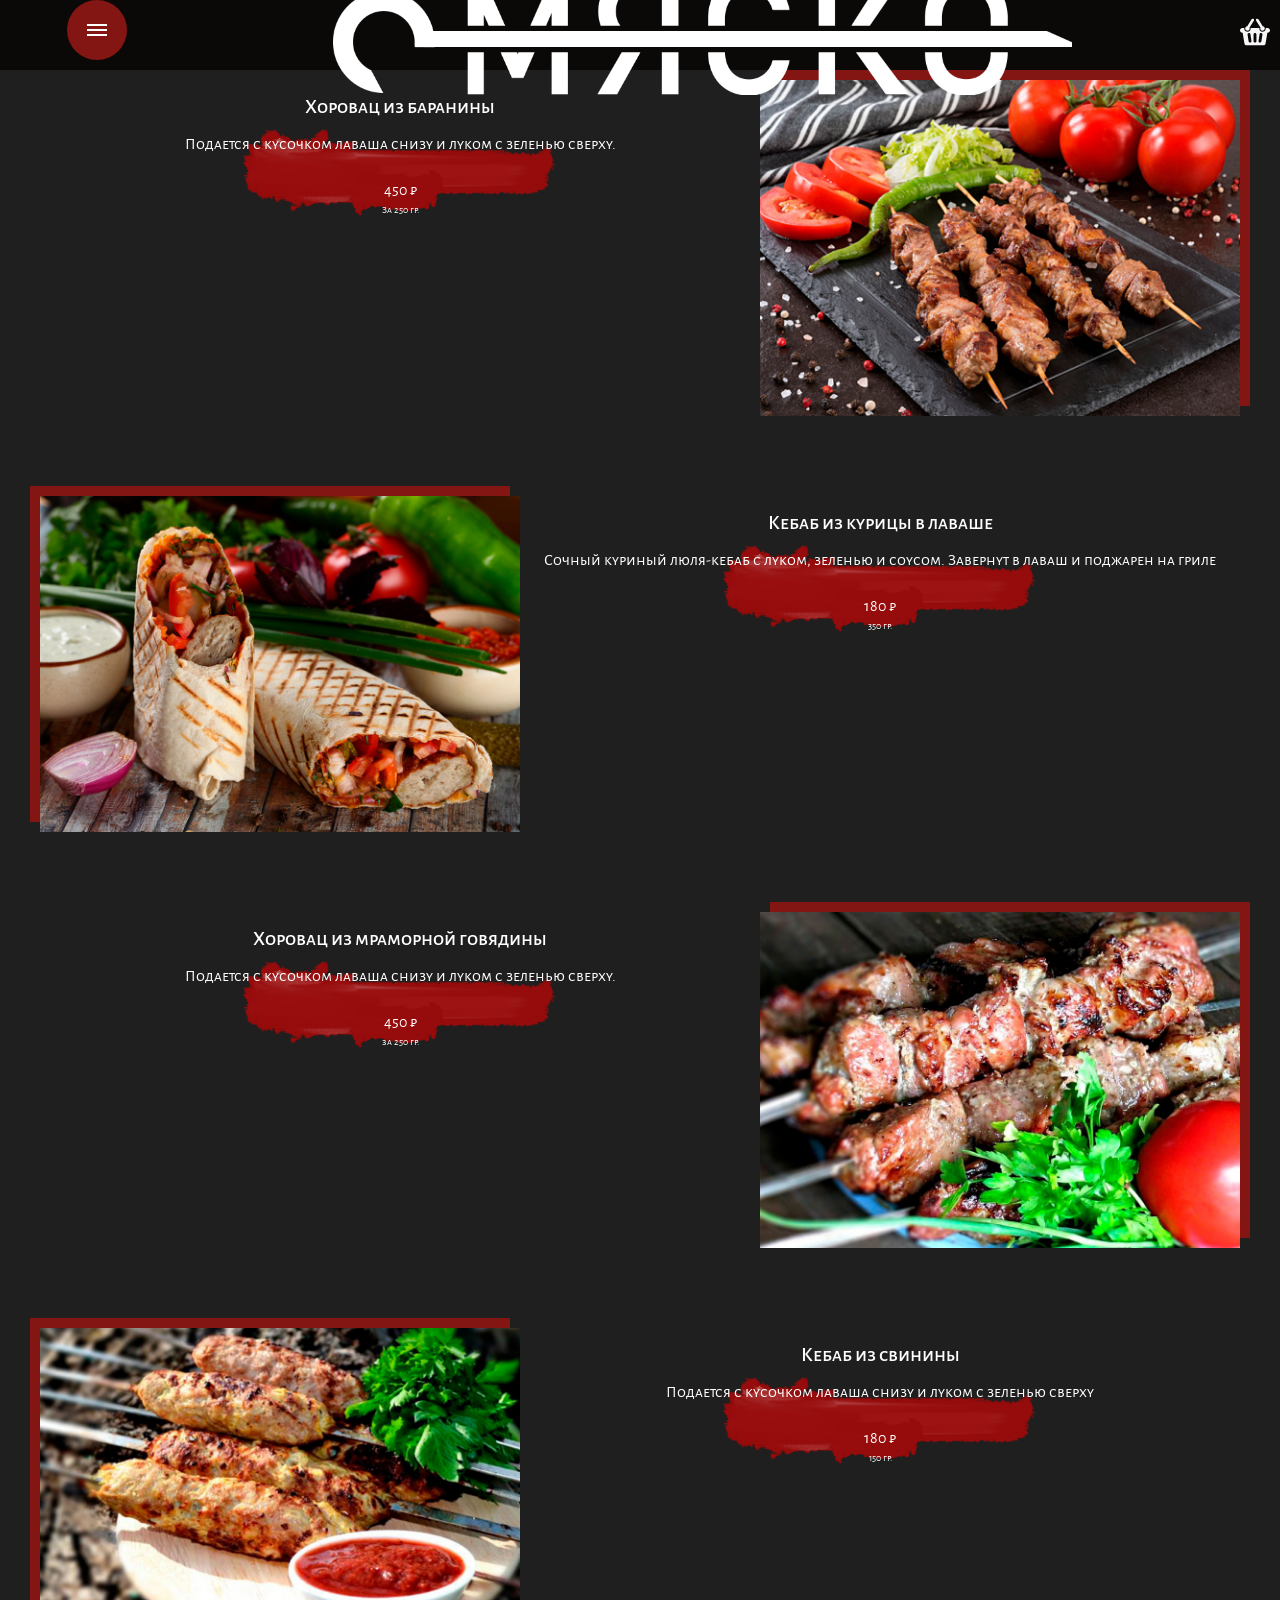
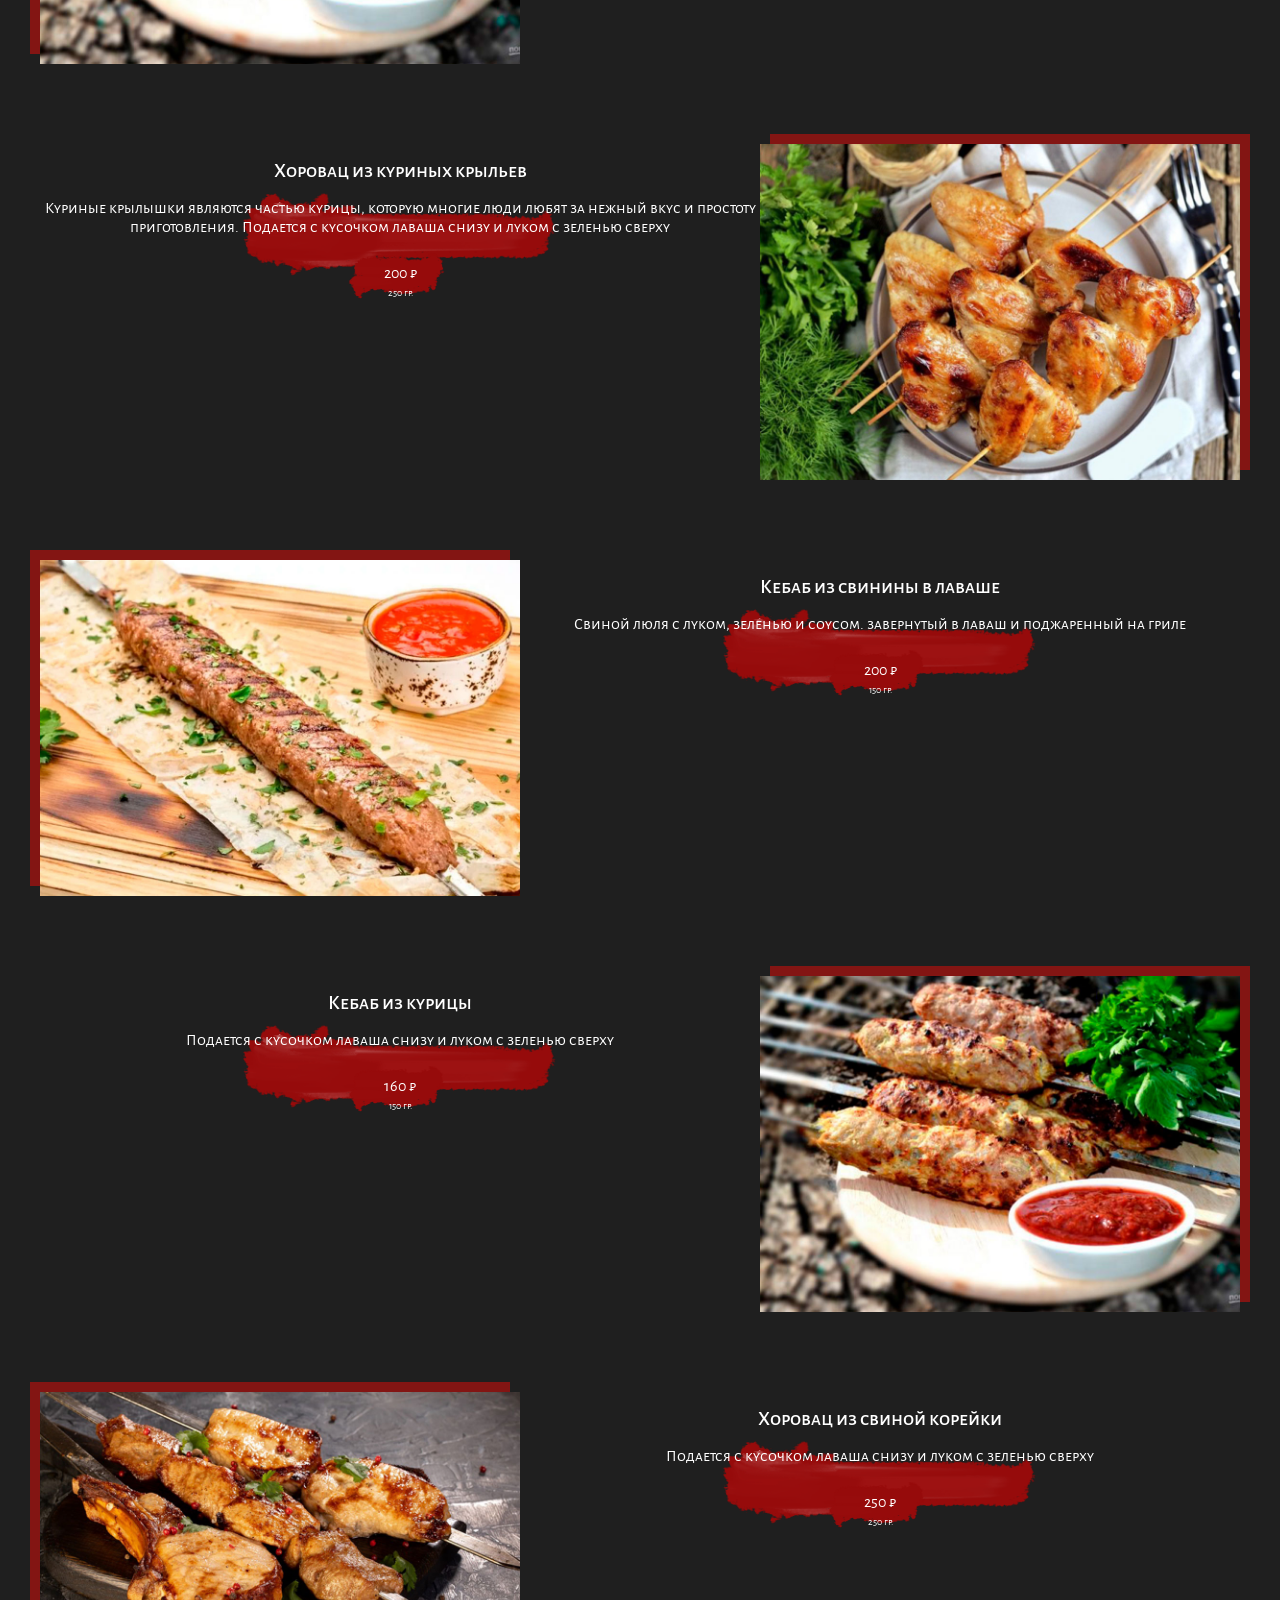
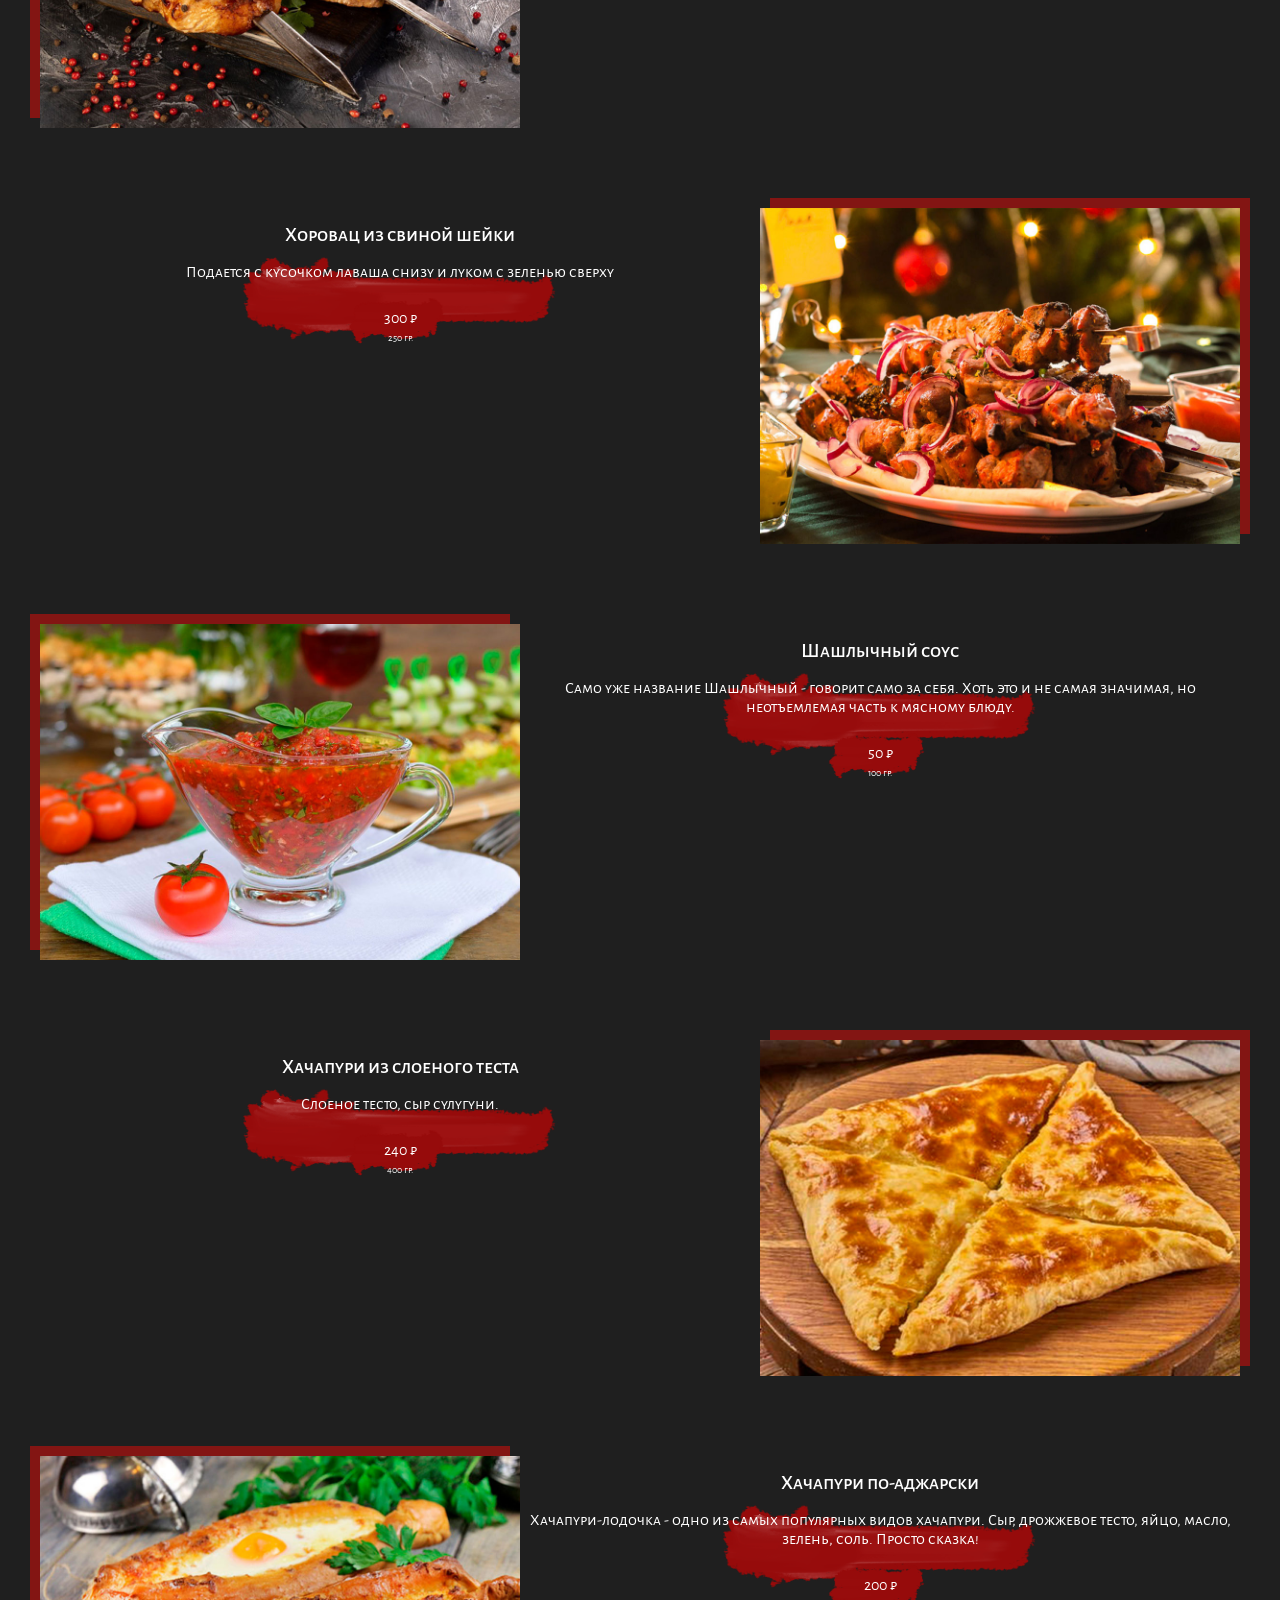
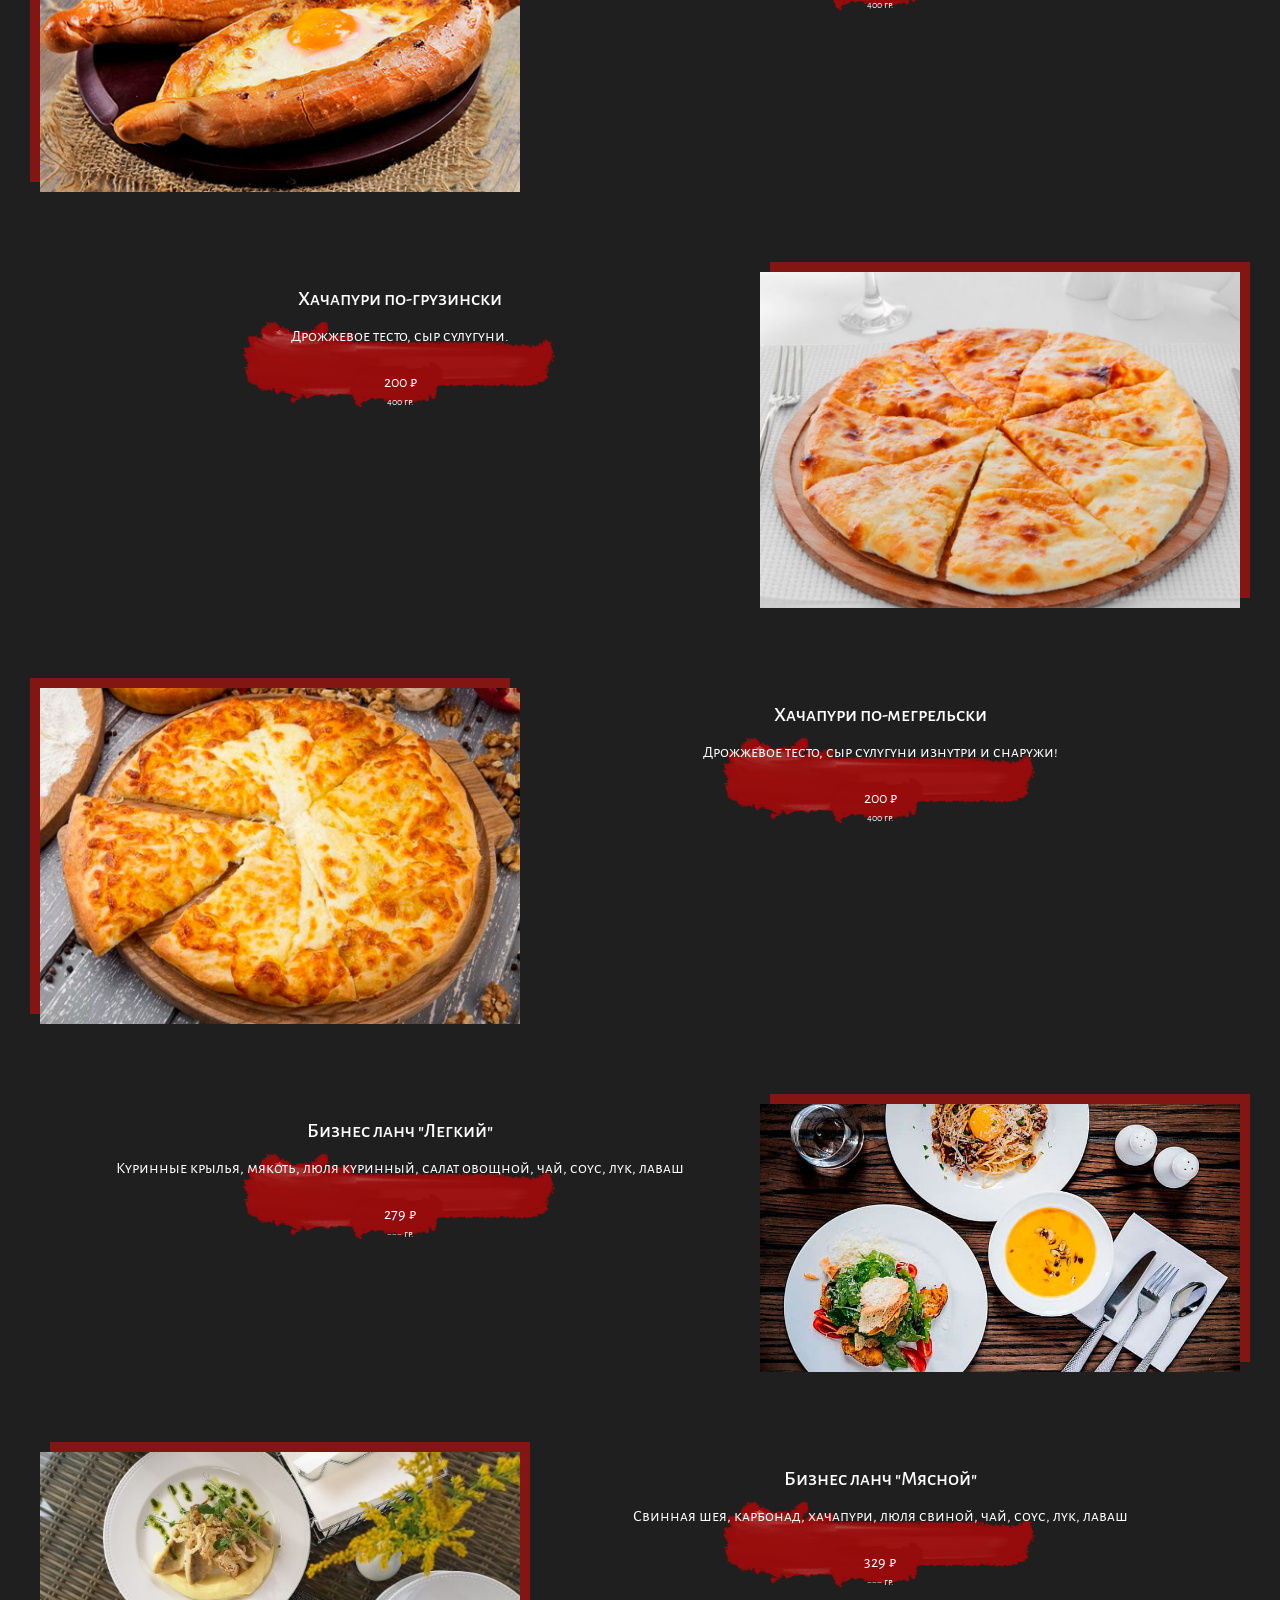
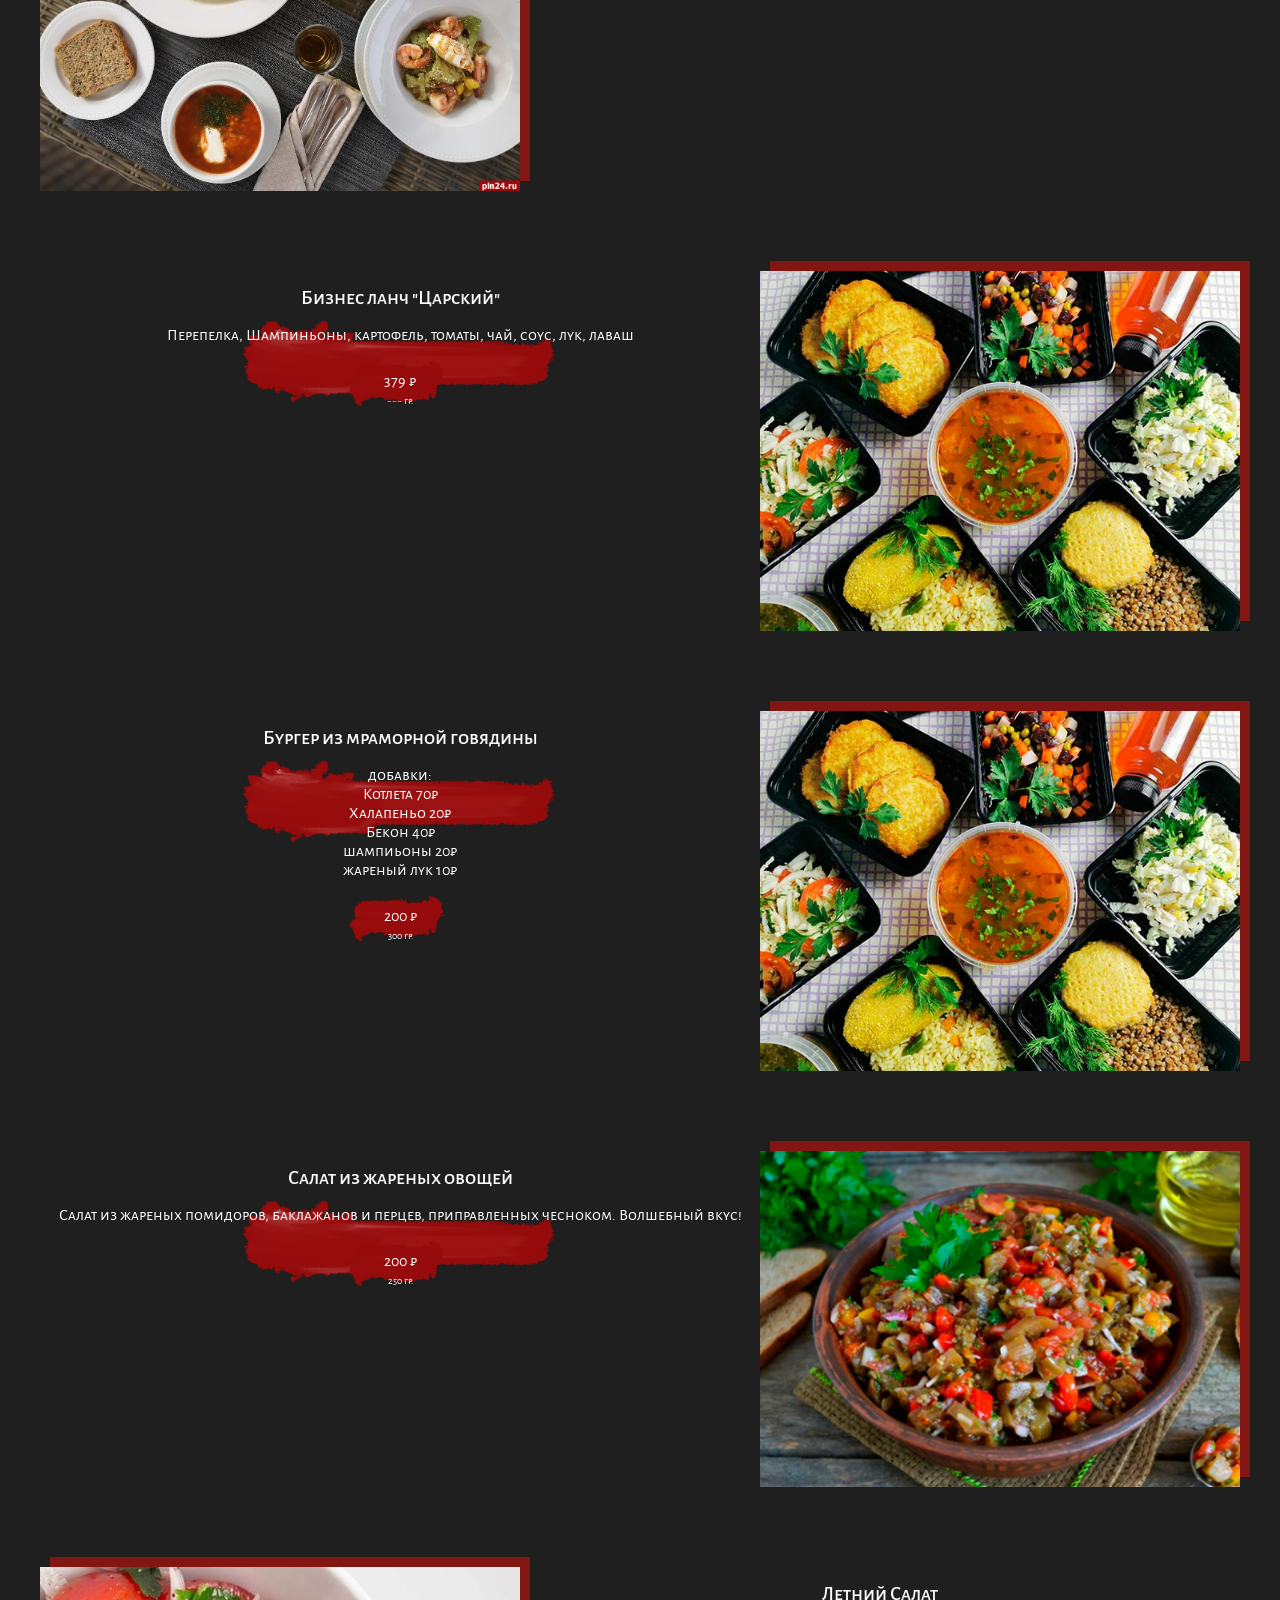
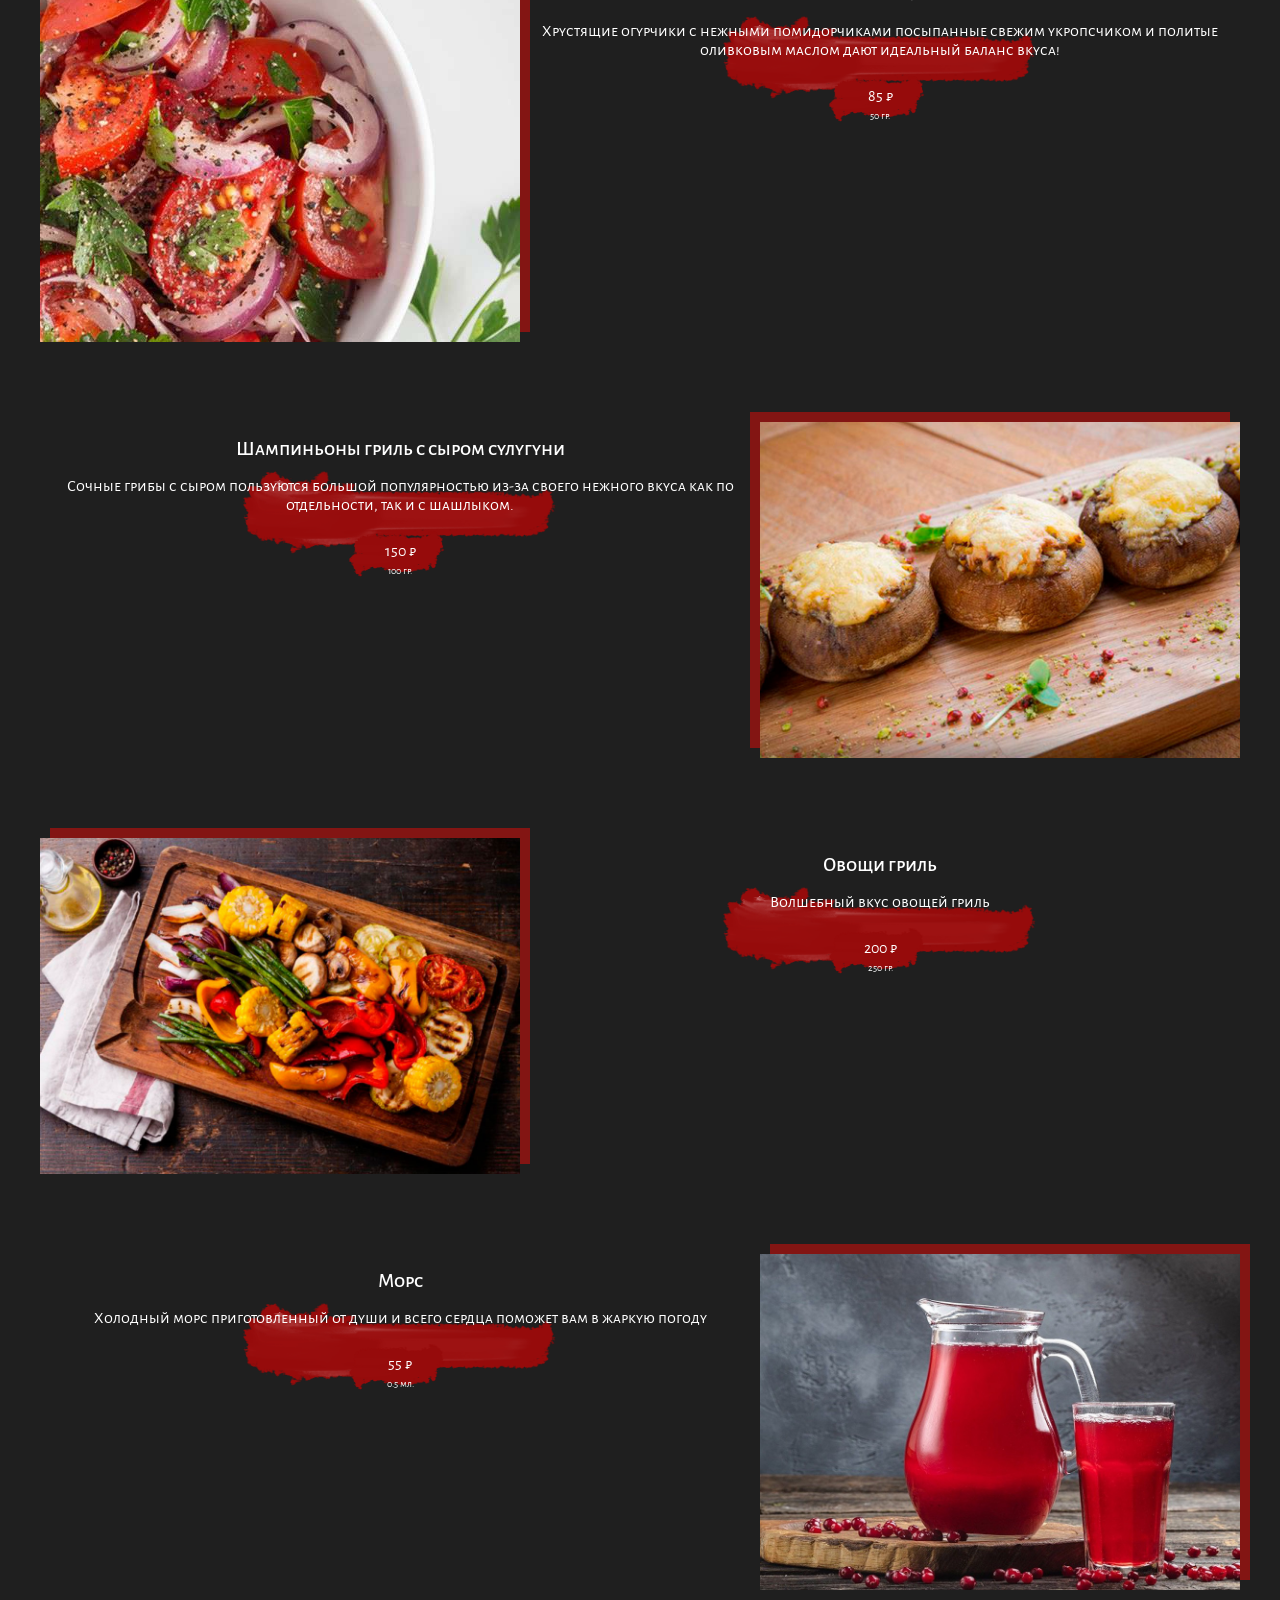
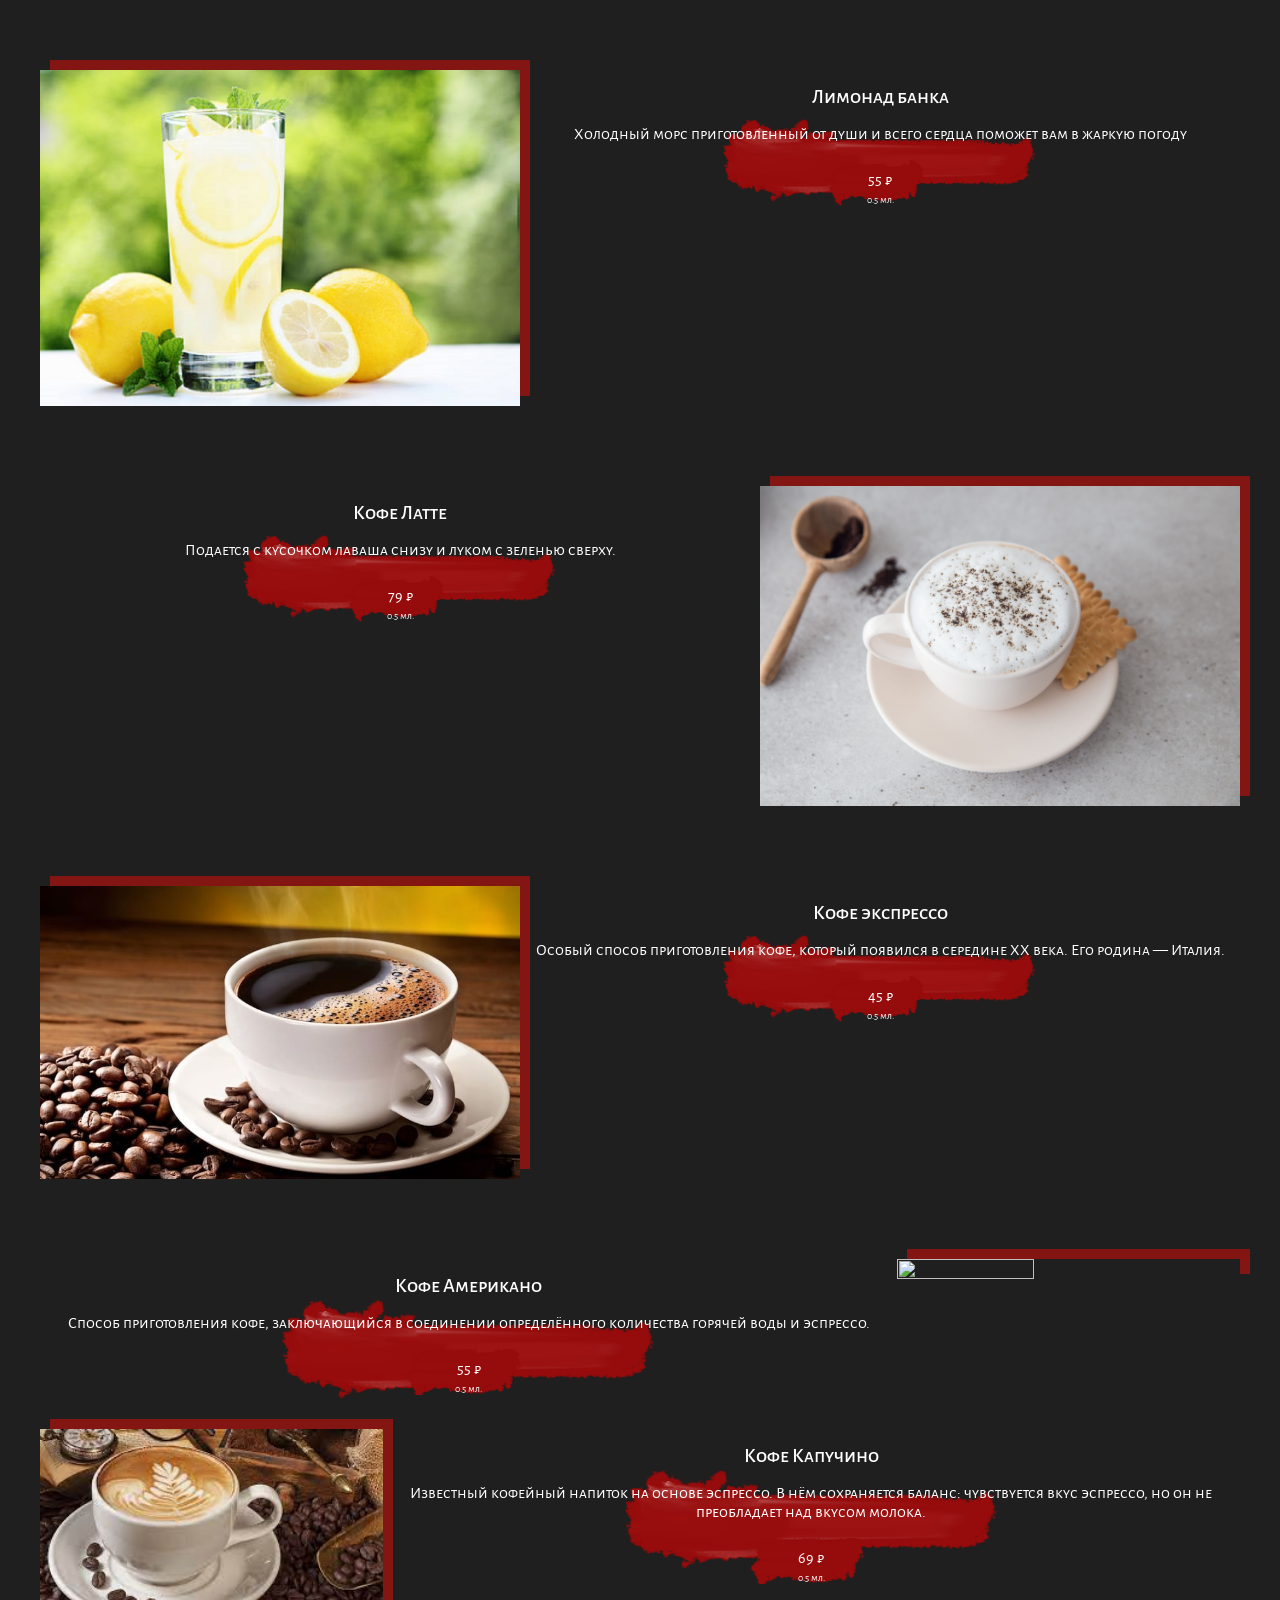
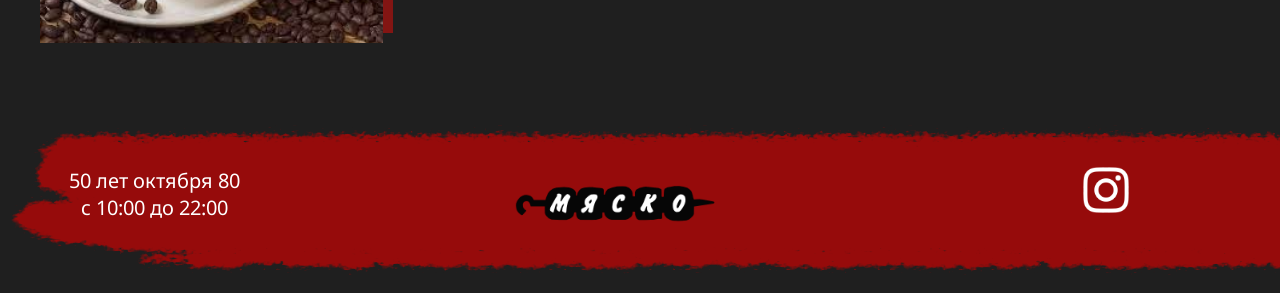
==== commit 837026b6: "kunem" ====
--- a/index.html
+++ b/index.html
@@ -7,6 +7,7 @@
     <link rel="shortcut icon" href="img/favicon.png" type="image/x-icon">
     <link rel="stylesheet" href="main.css">
     <link rel="stylesheet" href="adaptive.css">
+    <link rel="stylesheet" href="burger-menu/burger.css">
     <link rel="stylesheet" href="hover.css">
     <title>Мяско</title>
     <link rel="preconnect" href="https://fonts.googleapis.com">
@@ -20,6 +21,28 @@
     
 </head>
 <body>
+    <div class="buttonabsolution">
+        <div class="section">
+            <a href="#" class="burger-btn">
+                <span></span>
+            </a>
+        </div>
+        <div class="logo">
+            <img src="img/myaso.png" alt="кунем" width="70%;">
+        </div>
+        <div class="number" width="50px;" height=" 50px;" >
+            <a href='#' class ='shoperb'></a>
+        </div>
+        <div class="burger-menu">
+            <li><a href="#" class="menu-btn" style="background-size: 120% auto;" data-filter="all">Все</a></li>
+            <li><a href="#" class="menu-btn" data-filter="horovats">шашлык</a></li>
+            <li><a href="#" class="menu-btn" data-filter="hachapuri">хачапури</a></li>
+            <li><a href="#" class="menu-btn" data-filter="burgers">бургеры</a></li>
+            <li><a href="#" class="menu-btn" data-filter="businesslunch" >бизнес ланчи</a></li>
+            <li><a href="#" class="menu-btn" data-filter="salad">салаты</a></li>
+            <li><a href="#" class="menu-btn" data-filter="drinks">напитки</a></li>
+        </div>
+    </div>
     <div class="container">
         <div class="blacking">
             <div class = 'adress'>
@@ -110,6 +133,9 @@
                     data-sb-product-img="img/govyadinamramor.jpg" class = 'buttonprice'>450 ₽</a></div>
                 <p class="mass">за 250 гр.</p>
             </div>
+            <div class="pricealign" >
+                <div class="product__quantity"></div>               
+            </div>
     </div>
         <img class="photoexample" style="box-shadow: 10px -10px #831513;" src="img/govyadinamramor.jpg">
     </div>
@@ -128,6 +154,9 @@
                         data-sb-product-img="img/kebabsvinina.jpg" class = 'buttonprice'>180 ₽</a></div>
                     <p class="mass">150 гр.</p>
                 </div>
+                <div class="pricealign" >
+                    <div class="product__quantity"></div>               
+                </div>
         </div>
     </div>
 
@@ -145,6 +174,9 @@
                         data-sb-product-img="img/kuriniekrilishki.jpg" class = 'buttonprice'>200 ₽</a></div>
                     <p class="mass">250 гр.</p>
                 </div>
+                <div class="pricealign" >
+                    <div class="product__quantity"></div>               
+                </div>
         </div>
         <img class="photoexample" style="box-shadow: 10px -10px #831513;" src="img/kuriniekrilishki.jpg">
     </div>
@@ -163,6 +195,9 @@
                         data-sb-product-img="img/lulyasvininalavash.jpg" class = 'buttonprice'>200 ₽</a></div>
                     <p class="mass">150 гр.</p>
                 </div>
+                <div class="pricealign" >
+                    <div class="product__quantity"></div>               
+                </div>
         </div>
     </div>
 
@@ -180,6 +215,9 @@
                         data-sb-product-img="img/kebabkuritsa.jpg" class = 'buttonprice'>160 ₽</a></div>
                     <p class="mass">150 гр.</p>
                 </div>
+                <div class="pricealign" >
+                    <div class="product__quantity"></div>               
+                </div>
         </div>
         <img class="photoexample" style="box-shadow: 10px -10px #831513;" src="img/kebabsvinina.jpg">
     </div>
@@ -198,6 +236,9 @@
                         data-sb-product-img="img/svinayakoreyka.jpg" class = 'buttonprice'>250 ₽</a></div>
                     <p class="mass">250 гр.</p>
                 </div>
+                <div class="pricealign" >
+                    <div class="product__quantity"></div>               
+                </div>
         </div>
     </div>
 
@@ -215,6 +256,9 @@
                         data-sb-product-img="img/svinayasheyka.jpg" class = 'buttonprice'>300 ₽</a></div>
                     <p class="mass">250 гр.</p>
                 </div>
+                <div class="pricealign" >
+                    <div class="product__quantity"></div>               
+                </div>
         </div>
         <img class="photoexample" style="box-shadow: 10px -10px #831513;" src="img/svinayasheyka.jpg">
     </div>
@@ -233,10 +277,13 @@
                         data-sb-product-img="img/sauceshashlik.jpg" class = 'buttonprice'>50 ₽</a></div>
                     <p class="mass">100 гр.</p>
                 </div>
-        </div>
-    </div>
-
-    <div class="hachapuri" data-cat="hachapuri" id="hachapuri"> 
+                <div class="pricealign" >
+                    <div class="product__quantity"></div>               
+                </div>
+        </div>
+    </div>
+
+    <div class="horovats" data-cat="hachapuri" id="hachapuri"> 
         
         <div class="menutext">
                 <p class="article">Хачапури из слоеного теста</p>
@@ -250,11 +297,14 @@
                         data-sb-product-img="img/hachapuri.jpg" class = 'buttonprice'>240 ₽</a></div>
                     <p class="mass">400 гр.</p>
                 </div>
+                <div class="pricealign" >
+                    <div class="product__quantity"></div>               
+                </div>
         </div>
         <img class="photoexample" style="box-shadow: 10px -10px #831513;" src="img/hachapuri.jpg">
     </div>
     
-    <div class="hachapuri" data-cat="hachapuri" id="hachapuri"> 
+    <div class="horovats" data-cat="hachapuri" id="hachapuri"> 
         <img class="photoexample" style="box-shadow: -10px -10px #831513;" src="img/hachapuriadjarski.jpg">
         <div class="menutext">
                 <p class="article">Хачапури по-аджарски</p>
@@ -268,10 +318,13 @@
                         data-sb-product-img="img/hachapuriadjarski.jpg" class = 'buttonprice'>200 ₽</a></div>
                     <p class="mass">400 гр.</p>
                 </div>
-        </div>
-    </div>
-
-    <div class="hachapuri" data-cat="hachapuri" id="hachapuri"> 
+                <div class="pricealign" >
+                    <div class="product__quantity"></div>               
+                </div>
+        </div>
+    </div>
+
+    <div class="horovats" data-cat="hachapuri" id="hachapuri"> 
         
         <div class="menutext">
                 <p class="article">Хачапури по-грузински</p>
@@ -285,11 +338,14 @@
                         data-sb-product-img="img/hachapurigruzinski.jpg" class = 'buttonprice'>200 ₽</a></div>
                     <p class="mass">400 гр.</p>
                 </div>
+                <div class="pricealign" >
+                    <div class="product__quantity"></div>               
+                </div>
         </div>
         <img class="photoexample" style="box-shadow: 10px -10px #831513;" src="img/hachapurigruzinski.jpg">
     </div>
 
-    <div class="hachapuri" data-cat="hachapuri" id="hachapuri"> 
+    <div class="horovats" data-cat="hachapuri" id="hachapuri"> 
         <img class="photoexample" style="box-shadow: -10px -10px #831513;" src="img/hachapurimegrelski.jpg">
         <div class="menutext">
                 <p class="article">Хачапури по-мегрельски</p>
@@ -303,10 +359,154 @@
                         data-sb-product-img="img/hachapurimegrelski.jpg" class = 'buttonprice'>200 ₽</a></div>
                     <p class="mass">400 гр.</p>
                 </div>
-        </div>
-    </div>
-
-    <div class="salad" data-cat="salad" id="salad"> 
+                <div class="pricealign" >
+                    <div class="product__quantity"></div>               
+                </div>
+        </div>
+    </div>
+
+    <!--Бизнес  Ланч-->
+
+    <div class="horovats" data-cat="businesslunch" id="businesslunch"> 
+        
+        <div class="menutext">
+                <p class="article">Бизнес ланч "Легкий"</p>
+                <p class="menudesc">Куринные крылья, мякоть, люля куринный, салат овощной, чай, соус, лук, лаваш </p>
+                <div class="pricebackground">
+                    <div class="price"><a href = '#' 
+                        data-sb-id-or-vendor-code="023"
+                        data-sb-product-name="Бизнес ланч 'Легкий'"
+                        data-sb-product-price="279"
+                        data-sb-product-quantity="1"
+                        data-sb-product-img="img/biznes1.jpg" class = 'buttonprice'>279 ₽</a></div>
+                    <p class="mass"> ~~~ гр.</p>
+                </div>
+                <div class="pricealign" >
+                    <div class="product__quantity"></div>               
+                </div>
+        </div>
+        <img class="photoexample" style="box-shadow: 10px -10px #831513;" src="img/biznes1.jpg">
+    </div>
+
+
+    <div class="horovats" data-cat="businesslunch" id="businesslunch"> 
+        <img class="photoexample" style="box-shadow: 10px -10px #831513;" src="img/biznes2.jpg">
+        <div class="menutext">
+                <p class="article">Бизнес ланч "Мясной"</p>
+                <p class="menudesc">Свинная шея, карбонад, хачапури, люля свиной, чай, соус, лук, лаваш </p>
+                <div class="pricebackground">
+                    <div class="price"><a href = '#' 
+                        data-sb-id-or-vendor-code="024"
+                        data-sb-product-name="Бизнес луанч 'Мяскной'"
+                        data-sb-product-price="329"
+                        data-sb-product-quantity="1"
+                        data-sb-product-img="img/biznes2.jpg" class = 'buttonprice'>329 ₽</a></div>
+                    <p class="mass">~~~ гр.</p>
+                </div>
+                <div class="pricealign" >
+                    <div class="product__quantity"></div>               
+                </div>
+        </div>
+        
+    </div>
+
+    <div class="horovats" data-cat="businesslunch" id="businesslunch"> 
+        
+        <div class="menutext">
+                <p class="article">Бизнес ланч "Царский"</p>
+                <p class="menudesc">Перепелка, Шампиньоны, картофель, томаты, чай, соус, лук, лаваш </p>
+                <div class="pricebackground">
+                    <div class="price"><a href = '#' 
+                        data-sb-id-or-vendor-code="025"
+                        data-sb-product-name="Бизнес луанч 'Царский'"
+                        data-sb-product-price="379"
+                        data-sb-product-quantity="1"
+                        data-sb-product-img="img/biznes3.jpg" class = 'buttonprice'>379 ₽</a></div>
+                    <p class="mass">~~~ гр.</p>
+                </div>
+                <div class="pricealign" >
+                    <div class="product__quantity"></div>               
+                </div>
+        </div>
+        <img class="photoexample" style="box-shadow: 10px -10px #831513;" src="img/biznes3.jpg">
+    </div>
+
+
+
+    <!--Конец бизнес ланчам-->
+    <!--Бургеры-->
+    <div class="horovats" data-cat="burgers" id="burgers"> 
+        
+        <div class="menutext">
+                <p class="article">Бургер из мраморной говядины </p>
+                <p class="menudesc">добавки:
+                    <br>Котлета 70₽
+                    <br>Халапеньо 20₽
+                    <br>Бекон 40₽
+                    <br>шампиьоны 20₽
+                    <br>жареный лук 10₽
+                </p>
+                <div class="pricebackground">
+                    <div class="price"><a href = '#' 
+                        data-sb-id-or-vendor-code="026"
+                        data-sb-product-name="Бургер из мраморной говядины "
+                        data-sb-product-price="250"
+                        data-sb-product-quantity="1"
+                        data-sb-product-img="img/.jpg" class = 'buttonprice'>200 ₽</a></div>
+                    <p class="mass">300 гр.</p>
+                </div>
+                <div class="pricealign" >
+                    <div class="product__quantity"></div>               
+                </div>
+        </div>
+        <img class="photoexample" style="box-shadow: 10px -10px #831513;" src="img/biznes3.jpg">
+    </div>
+    <!--пиздец Бургерам-->
+    <!--
+        хули зыришь, отдохнуть пришел? пошел нахуй!(Why are you looking go fuck yourself.)
+⠄⠄⠄⠄⠄⠄⠄⠄⣠⣴⡶⠓⠈⠉⠉⠙⠛⠶⣤⡀
+⠄⠄⠄⠄⠄⠄⢠⣾⠿⠁⠄⠄⠄⠄⠄⠄⠄⠄⠈⠿⣶⡀
+⠄⠄⠄⠄⠄⢠⣿⣧⣄⠠⠖⠒⢶⣄⠄⠄⠄⠄⠄⠄⠘⢿⣇
+⠄⠄⠄⠄⢀⣿⠋⢁⠄⠄⠄⠄⠈⣿⡄⠄⠄⠄⠄⠄⠄⠈⣿⡄
+⠄⠄⠄⠄⢸⣿⠄⣸⡄⠄⠄⠄⠄⣿⡇⠄⠄⠄⠄⠄⠄⠄⢹⣷
+⠄⠄⠄⠄⠸⣿⠄⢹⣧⠄⠄⠄⠄⣿⡇⠄⠄⠄⠄⠄⠄⠄⠘⣿⡀
+⠄⠄⠄⠄⠄⣿⡆⢸⣿⠄⠄⠄⠄⢻⣷⠄⠄⠄⠄⠄⠄⠄⠄⣿⣇
+⠄⠄⠄⠄⠄⣿⡇⠄⢿⣧⠄⠄⠄⢰⣿⠄⠄⠄⠄⠄⠄⠄⠄⠸⣿
+⠄⠄⠄⠄⠄⣿⡇⠄⠄⠹⣷⡀⠄⣾⠇⠄⠄⠄⠄⠄⠄⠄⠄⠄⢿⣇
+⠄⠄⠄⠄⠄⣿⡇⠄⠄⠄⠉⠻⠦⢿⡀⠄⠄⠄⠄⢀⣀⣀⠄⠄⠈⣿⡄
+⠄⠄⠄⠄⠄⠸⡇⠄⠄⠄⠄⠄⠄⠈⠓⠄⠄⠄⠄⠄⠄⠈⠙⢷⡄⠸⣿
+⠄⠄⠄⠄⠄⠄⠁⠄⠄⠄⠄⠄⠄⠄⠄⠄⠄⠄⠄⠄⠄⠄⠄⠄⢻⡄⣿⡆
+⠄⠄⠄⠄⠄⠄⠄⠄⠄⠄⠄⠄⠄⠄⠄⠄⠄⠄⠄⠄⠄⠄⠄⠄⢸⡇⢹⡇
+⠄⠄⠄⠄⠄⢀⡤⠄⠄⣠⡞⠄⠄⠄⠄⠄⣿⠄⠄⠄⠄⠄⠄⠄⣿⠁⢸⡇
+⠄⠄⠄⠄⣴⠏⠄⠄⣰⠟⠄⠄⠄⠄⠄⢀⡿⠄⠄⠄⠄⠄⠄⢰⡿⠄⣼⠃
+⠄⠄⠄⠄⣿⠄⠄⢠⡿⠄⠄⠄⠄⠄⠄⢸⡇⠄⠄⠄⠄⠄⠄⣿⠃⠄⡿
+⠄⠄⠄⠄⣿⣀⣠⣾⡇⠄⠄⠄⠄⠂⠄⣾⠃⠄⠄⠄⠄⠄⣼⡟⠄⠺⠁
+⠄⠄⠄⠄⠈⢩⠉⠈⠻⣦⣤⣤⠞⠁⢰⣿⠄⠄⠄⠄⠄⢰⣿⠁
+⠄⠄⠄⠄⠄⣾⠄⠄⠄⠄⠄⠄⠄⠄⣿⠃⠄⠄⠄⠄⢀⣿⠃
+⠄⠄⠄⠄⠄⣿⡀⠄⠄⠄⠄⠄⠄⠄⣿⠄⠄⠄⠄⠄⣾⡏
+⠄⠄⠄⠄⣴⣿⡇⠄⠄⠄⠄⠄⠄⣸⣿⠄⠄⠄⠄⣼⡿
+⠄⠄⠄⢀⡿⢸⣿⠄⠄⠄⠄⠄⣰⡿⠁⠄⠄⠄⢰⣿⡇
+⠄⠄⠄⣸⡇⠈⣿⣆⠄⠄⠄⢠⣿⠁⠄⠄⠄⢀⣿⠋⣧
+⠄⠄⠄⣿⠃⠄⢹⣿⠄⠄⠄⣿⡏⠄⠄⠄⠄⣸⡿⠄⠘⣷⣄
+⠄⠄⢠⣿⠄⠄⠄⣿⣆⠄⢀⣿⠄⠄⠄⠄⢀⣿⠃⠄⠄⠄⠙⢷⣦⡀
+⠄⠄⢸⣿⠄⠄⣼⡏⣿⠄⢸⡿⠄⠄⠄⢀⣾⠏⠄⠄⠄⠄⠄⠄⠘⢿⣆
+⠄⠄⢸⣿⠄⣸⡿⠄⠘⣧⣿⠃⠄⠄⢠⣿⠏⠄⠄⠄⠄⠄⠄⠄⠄⠈⢿⣦
+⠄⠄⣸⡟⠄⣿⡇⠄⠄⣸⡟⠄⠄⣠⣿⠋⠄⠄⠄⠄⠄⠄⠄⠄⠄⠄⠄⣿⡆
+⠄⢠⣿⠁⠄⠛⠛⢶⢠⡿⠄⠄⣰⡿⢉⡇⠄⠄⠄⠄⠄⠄⠄⠄⠄⠄⠄⢸⣿
+⠄⣿⠃⠄⠄⠄⣠⠴⠛⠄⠄⣼⠻⣆⣼⠃⠄⠄⠄⠄⠄⠄⠄⠄⠄⠄⠄⢸⣿
+⠄⢿⡀⠄⠄⠄⠄⠄⠄⢀⣾⠃⢀⣾⠋⠄⠄⠄⠄⠄⠄⠄⠄⠄⠄⠄⠄⣼⡟
+⠄⠄⠛⠶⠄⠄⢠⡤⠴⠚⣷⢀⣾⠋⠄⠄⠄⠄⠄⠄⠄⠄⠄⠄⠄⠄⣰⡿
+⠄⠄⠄⠄⠄⠄⠄⠄⠄⠄⣿⣿⠋⠄⠄⠄⠄⠄⠄⠄⠄⠄⠄⠄⠄⣰⡿⠁
+⠄⠄⠄⠄⠄⠄⠄⠄⠄⢀⣿⠏⠄⠄⠄⠄⠄⠄⠄⠄⠄⠄⠄⠄⣴⡟
+⠄⠄⠄⠄⠄⠄⠄⠄⠄⣾⡟⠄⠄⠄⠄⠄⠄⠄⠄⠄⠄⠄⠄⣼⡟
+⠄⠄⠄⠄⠄⠄⠄⠄⢰⡿⠄⠄⠄⠄⠄⠄⠄⠄⠄⠄⠄⠄⣼⣿⡇
+⠄⠄⠄⠄⠄⠄⠄⠄⣿⠃⠄⠄⠄⠄⠄⠄⠄⠄⠄⠄⠄⣼⠋⢸⡇
+⠄⠄⠄⠄⠄⠄⠄⢰⡏⠄⠄⠄⠄⠄⠄⠄⠄⠄⠄⠄⢰⠏⠄⠘⡇
+⠄⠄⠄⠄⠄⠄⠄⣿⠄⠄⠄⠄⠄⠄⠄⠄⠄⠄⠄⠄⡿⠄⠄⠄⠇
+    -->
+    
+
+    <div class="horovats" data-cat="salad" id="salad"> 
         
         <div class="menutext">
                 <p class="article">Салат из жареных овощей</p>
@@ -320,12 +520,36 @@
                         data-sb-product-img="img/horovatssalad.jpg" class = 'buttonprice'>200 ₽</a></div>
                     <p class="mass">250 гр.</p>
                 </div>
+                <div class="pricealign" >
+                    <div class="product__quantity"></div>               
+                </div>
         </div>
         <img class="photoexample" style="box-shadow: 10px -10px #831513;" src="img/horovatssalad.jpg">
     </div>
 
-    <div class="salad" data-cat="salad" id="salad"> 
-        <img class="photoexample" style="box-shadow: -10px -10px #831513;" src="img/shampgrill.jpg">
+    <div class="horovats" data-cat="salad" id="salad"> 
+        <img class="photoexample" style="box-shadow: 10px -10px #831513;" src="img/letosalat.jpg">
+        <div class="menutext">
+                <p class="article">Летний Салат</p>
+                <p class="menudesc">Хрустящие огурчики с нежными помидорчиками посыпанные свежим укропсчиком и политые оливковым маслом дают идеальный баланс вкуса!</p>
+                <div class="pricebackground">
+                    <div class="price"><a href = '#' 
+                        data-sb-id-or-vendor-code="018"
+                        data-sb-product-name="Летний Салат"
+                        data-sb-product-price="85"
+                        data-sb-product-quantity="1"
+                        data-sb-product-img="img/letosalat.jpg" class = 'buttonprice'>85 ₽</a></div>
+                    <p class="mass">50 гр.</p>
+                </div>
+                <div class="pricealign" >
+                    <div class="product__quantity"></div>               
+                </div>
+        </div>
+        
+    </div>
+
+    <div class="horovats" data-cat="salad" id="salad"> 
+        
         <div class="menutext">
                 <p class="article">Шампиньоны гриль с сыром сулугуни</p>
                 <p class="menudesc">Сочные грибы с сыром пользуются большой популярностью из-за своего нежного вкуса как по отдельности, так и с шашлыком.</p>
@@ -338,11 +562,16 @@
                         data-sb-product-img="img/shampgrill.jpg" class = 'buttonprice'>150 ₽</a></div>
                     <p class="mass">100 гр.</p>
                 </div>
-        </div>
-    </div>
-
-    <div class="salad" data-cat="salad" id="salad"> 
-        
+                <div class="pricealign" >
+                    <div class="product__quantity"></div>               
+                </div>
+                
+        </div>
+        <img class="photoexample" style="box-shadow: -10px -10px #831513;" src="img/shampgrill.jpg">
+    </div>
+
+    <div class="horovats" data-cat="salad" id="salad"> 
+        <img class="photoexample" style="box-shadow: 10px -10px #831513;" src="img/grillovoshi.jpg">
         <div class="menutext">
                 <p class="article">Овощи гриль</p>
                 <p class="menudesc">Волшебный вкус овощей гриль</p>
@@ -355,10 +584,148 @@
                         data-sb-product-img="img/grillovoshi.jpg" class = 'buttonprice'>200 ₽</a></div>
                     <p class="mass">250 гр.</p>
                 </div>
-        </div>
-        <img class="photoexample" style="box-shadow: 10px -10px #831513;" src="img/grillovoshi.jpg">
-    </div>
-    
+                <div class="pricealign" >
+                    <div class="product__quantity"></div>               
+                </div>
+        </div>
+        
+    </div>
+
+
+    <div class="horovats" data-cat="drinks" id="drinks"> 
+        <div class="menutext">
+                <p class="article">Морс </p>
+                <p class="menudesc">Холодный морс приготовленный от души и всего сердца поможет вам в жаркую погоду</p>
+                <div class="pricebackground">
+                    <div class="price"><a href = '#' 
+                        data-sb-id-or-vendor-code="019"
+                        data-sb-product-name="Морс"
+                        data-sb-product-price="55"
+                        data-sb-product-quantity="1"
+                        data-sb-product-img="img/mors.jpg" class = 'buttonprice'>55 ₽</a></div>
+                    <p class="mass">0.5 мл.</p>
+                </div>
+                <div class="pricealign" >
+                    <div class="product__quantity"></div>               
+                </div>
+        </div>
+        <img class="photoexample" style="box-shadow: 10px -10px #831513;" src="img/mors.jpg">
+    </div>
+
+    <div class="horovats" data-cat="drinks" id="drinks"> 
+        <img class="photoexample" style="box-shadow: 10px -10px #831513;" src="img/limonadbanka.jpg">
+        <div class="menutext">
+                <p class="article">Лимонад банка </p>
+                <p class="menudesc">Холодный морс приготовленный от души и всего сердца поможет вам в жаркую погоду</p>
+                <div class="pricebackground">
+                    <div class="price"><a href = '#' 
+                        data-sb-id-or-vendor-code="019"
+                        data-sb-product-name="Морс"
+                        data-sb-product-price="55"
+                        data-sb-product-quantity="1"
+                        data-sb-product-img="img/limonadbanka.jpg" class = 'buttonprice'>55 ₽</a></div>
+                    <p class="mass">0.5 мл.</p>
+                </div>
+                <div class="pricealign" >
+                    <div class="product__quantity"></div>               
+                </div>
+        </div>
+        
+    </div>
+
+    <div class="horovats" data-cat="drinks" id="drinks">
+        <div class="menutext">
+                <p class="article">Кофе Латте </p>
+                <p class="menudesc">Подается с кусочком лаваша снизу и луком с зеленью сверху.</p>
+                <div class="pricebackground">
+                    <div class="price"><a href = '#' 
+                        data-sb-id-or-vendor-code="020"
+                        data-sb-product-name="Кофе Латте "
+                        data-sb-product-price="75"
+                        data-sb-product-quantity="1"
+                        data-sb-product-img="img/latte.jpg" class = 'buttonprice'>79 ₽</a></div>
+                        
+                    <p class="mass">0.5 мл.</p>
+                    
+                </div>
+            <div class="pricealign" >
+                <div class="product__quantity"></div>               
+            </div>
+        </div>
+        <img class="photoexample" style="box-shadow: 10px -10px #831513;" src="img/latte.jpg">
+    </div>
+
+
+    <div class="horovats" data-cat="drinks" id="drinks">
+        <img class="photoexample" style="box-shadow: 10px -10px #831513;" src="img/americano.jpg">
+        <div class="menutext">
+                <p class="article">Кофе экспрессо </p>
+                <p class="menudesc">Особый способ приготовления кофе, который появился в середине XX века. Его родина — Италия.</p>
+                <div class="pricebackground">
+                    <div class="price"><a href = '#' 
+                        data-sb-id-or-vendor-code="021"
+                        data-sb-product-name="Кофе Экспрессо"
+                        data-sb-product-price="45"
+                        data-sb-product-quantity="1"
+                        data-sb-product-img="img/americano.jpg" class = 'buttonprice'>45 ₽</a></div>
+                        
+                    <p class="mass">0.5 мл.</p>
+                    
+                </div>
+            <div class="pricealign" >
+                <div class="product__quantity"></div>               
+            </div>
+        </div>
+        
+    </div>
+
+    <div class="horovats" data-cat="drinks" id="drinks">
+        
+        <div class="menutext">
+                <p class="article">Кофе Американо </p>
+                <p class="menudesc">Способ приготовления кофе, заключающийся в соединении определённого количества горячей воды и эспрессо.</p>
+                <div class="pricebackground">
+                    <div class="price"><a href = '#' 
+                        data-sb-id-or-vendor-code="022"
+                        data-sb-product-name="Кофе Американо"
+                        data-sb-product-price="59"
+                        data-sb-product-quantity="1"
+                        data-sb-product-img="img/expresso.jpg" class = 'buttonprice'>55 ₽</a></div>
+                        
+                    <p class="mass">0.5 мл.</p>
+                    
+                </div>
+            <div class="pricealign" >
+                <div class="product__quantity"></div>               
+            </div>
+        </div>
+        <img class="photoexample" style="box-shadow: 10px -10px #831513;" src="img/expresso.jpg">
+    </div>
+
+    <div class="horovats" data-cat="drinks" id="drinks">
+        <img class="photoexample" style="box-shadow: 10px -10px #831513;" src="img/kapuchino.jpg">
+        <div class="menutext">
+                <p class="article">Кофе Капучино </p>
+                <p class="menudesc">Известный кофейный напиток на основе эспрессо. В нём сохраняется баланс: чувствуется вкус эспрессо, но он не преобладает над вкусом молока.</p>
+                <div class="pricebackground">
+                    <div class="price"><a href = '#' 
+                        data-sb-id-or-vendor-code="023"
+                        data-sb-product-name="Кофе Экспрессо"
+                        data-sb-product-price="49"
+                        data-sb-product-quantity="1"
+                        data-sb-product-img="img/kapuchino.jpg" class = 'buttonprice'>69 ₽</a></div>
+                        
+                    <p class="mass">0.5 мл.</p>
+                    
+                </div>
+            <div class="pricealign" >
+                <div class="product__quantity"></div>               
+            </div>
+        </div>
+       
+    </div>
+
+
 <!--footer-->
     <div class="down_text" border = '3px'>
     <div class="down_text_blockdisplay">
@@ -410,6 +777,7 @@
 
 
 </body>
+    <script src="burger-menu/burger.js"></script>
     <script src="button.js"></script>
     <script src="filter.js"></script>
 </html>
--- a/main.css
+++ b/main.css
@@ -59,6 +59,7 @@
 }
 .number{
     margin-top: 35px;
+    z-index:109;
 }
 
 .number a{
@@ -102,9 +103,12 @@
     display: flex;
     align-items: center;
     justify-content: center;
-
-}
-
+}
+.logo {
+    display: flex;
+    align-items: center;
+    justify-content: center;
+}
 .photo img{
     margin-top: 11%;
     width: 650px;
--- a/adaptive.css
+++ b/adaptive.css
@@ -1,7 +1,6 @@
 @media screen and (max-width: 1600px) {
     .container {
-        width: 414px;
-        height: 450px;
+        display:none;
     }
     .photo img {
         width: 80%;
@@ -15,11 +14,41 @@
     .point a{
         font-size: 15px;
     }
+    .number{
+        margin:auto;
+    }
     .number a {
         font-size: 20px;
     }
     .menu{
-        width: 414px;
-        height: auto;
+        display:none;
+    }
+    .menutext {
+        font-size:16px;
+        width:100%;
+    }
+    .photoexample {
+        width:100%;
+        height:100%;
+    }
+    .menudesc{
+        font-size: 24px;
+    }
+    .price{
+        font-size: 28px;
+    }
+    .mass{
+        font-size: 10px;
+        margin:0;
+    }
+    .article{
+        font-size:20px;
+        margin:auto;
+    }
+    .menudesc{
+        font-size:16px;
+    }
+    .buttonprice {
+        font-size:16px;
     }
 }
--- a/burger-menu/burger.css
+++ b/burger-menu/burger.css
@@ -0,0 +1,128 @@
+.buttonabsolution {
+    position: absolute; 
+    z-index:100;
+    width:100%;
+    margin-top:-20px;
+    background-color: #0b0808;
+    display:none;
+    height:70px;
+}
+.burger-menu {
+    display: none;
+    background-color: #0b0808;
+    size: 500%;
+    align-items: center;
+    float: left;
+    padding: 15px 0;
+    text-align: center;
+    width: 100%;
+    height: 420px;
+    animation-duration: 0.5s;
+    animation-name: slidein;
+    position:absolute;
+}
+.burger-menu a{
+    text-decoration: none;
+}
+.burger-menu li{
+    list-style-type: none;
+    animation-duration: 0.5s;
+    animation-name: slideintext;
+}
+@keyframes slidein {
+    from {
+        height: 0px;
+    }
+    to {
+        height: 420px;
+    }
+}
+@keyframes slideintext {
+    from {
+        height: 0px;
+    }
+    to {
+        height: 58px;
+    }
+}
+
+.menu-btn {
+    font-size: 48px;
+    color: white;
+    vertical-align: top;
+    text-decoration: none;
+    position: relative;
+    font-family: 'Alegreya Sans SC', sans-serif;
+}
+.burger-menu li {
+    animation-duration: 0.5s;
+    animation-name: slideintext;
+}
+.burger-menu div {
+    animation-duration: 0.5s;
+    animation-name: slideintext;
+}
+
+.section {
+    width: 163.35px;
+    margin-left: 20px;
+}
+
+.burger-btn {
+    width: 50px;
+    height: 50px;
+    background-color: #831513;
+    border-radius: 50%;
+    display: none;
+    position: relative;
+    z-index:100;
+    margin: auto;
+}
+.activebrg {
+    display: block;
+}
+
+.burger-btn span,
+.burger-btn span::before,
+.burger-btn span::after {
+    position: absolute;
+    top: 50%;
+    margin-top: -1px;
+    left: 50%;
+    margin-left: -10px;
+    width: 20px;
+    height: 2px;
+    background-color: white;
+}
+.burger-btn span::before,
+.burger-btn span::after {
+    content: "";
+    display: block;
+    transition: 0.2s;
+}
+.burger-btn span::before {
+    transform: translateY(-5px);
+}
+.burger-btn span::after {
+    transform: translateY(5px);
+}
+.activebtn span {
+    height: 0;
+}
+.activebtn span::before {
+    transform: rotate(45deg);
+}
+.activebtn span::after {
+    transform: rotate(-45deg);
+}
+
+@media screen and (max-width: 1600px) {
+    .burger-btn {
+        display: flex;
+        width: 60px;
+        height: 60px;
+    }
+    .buttonabsolution{
+        display:flex;
+    }
+}
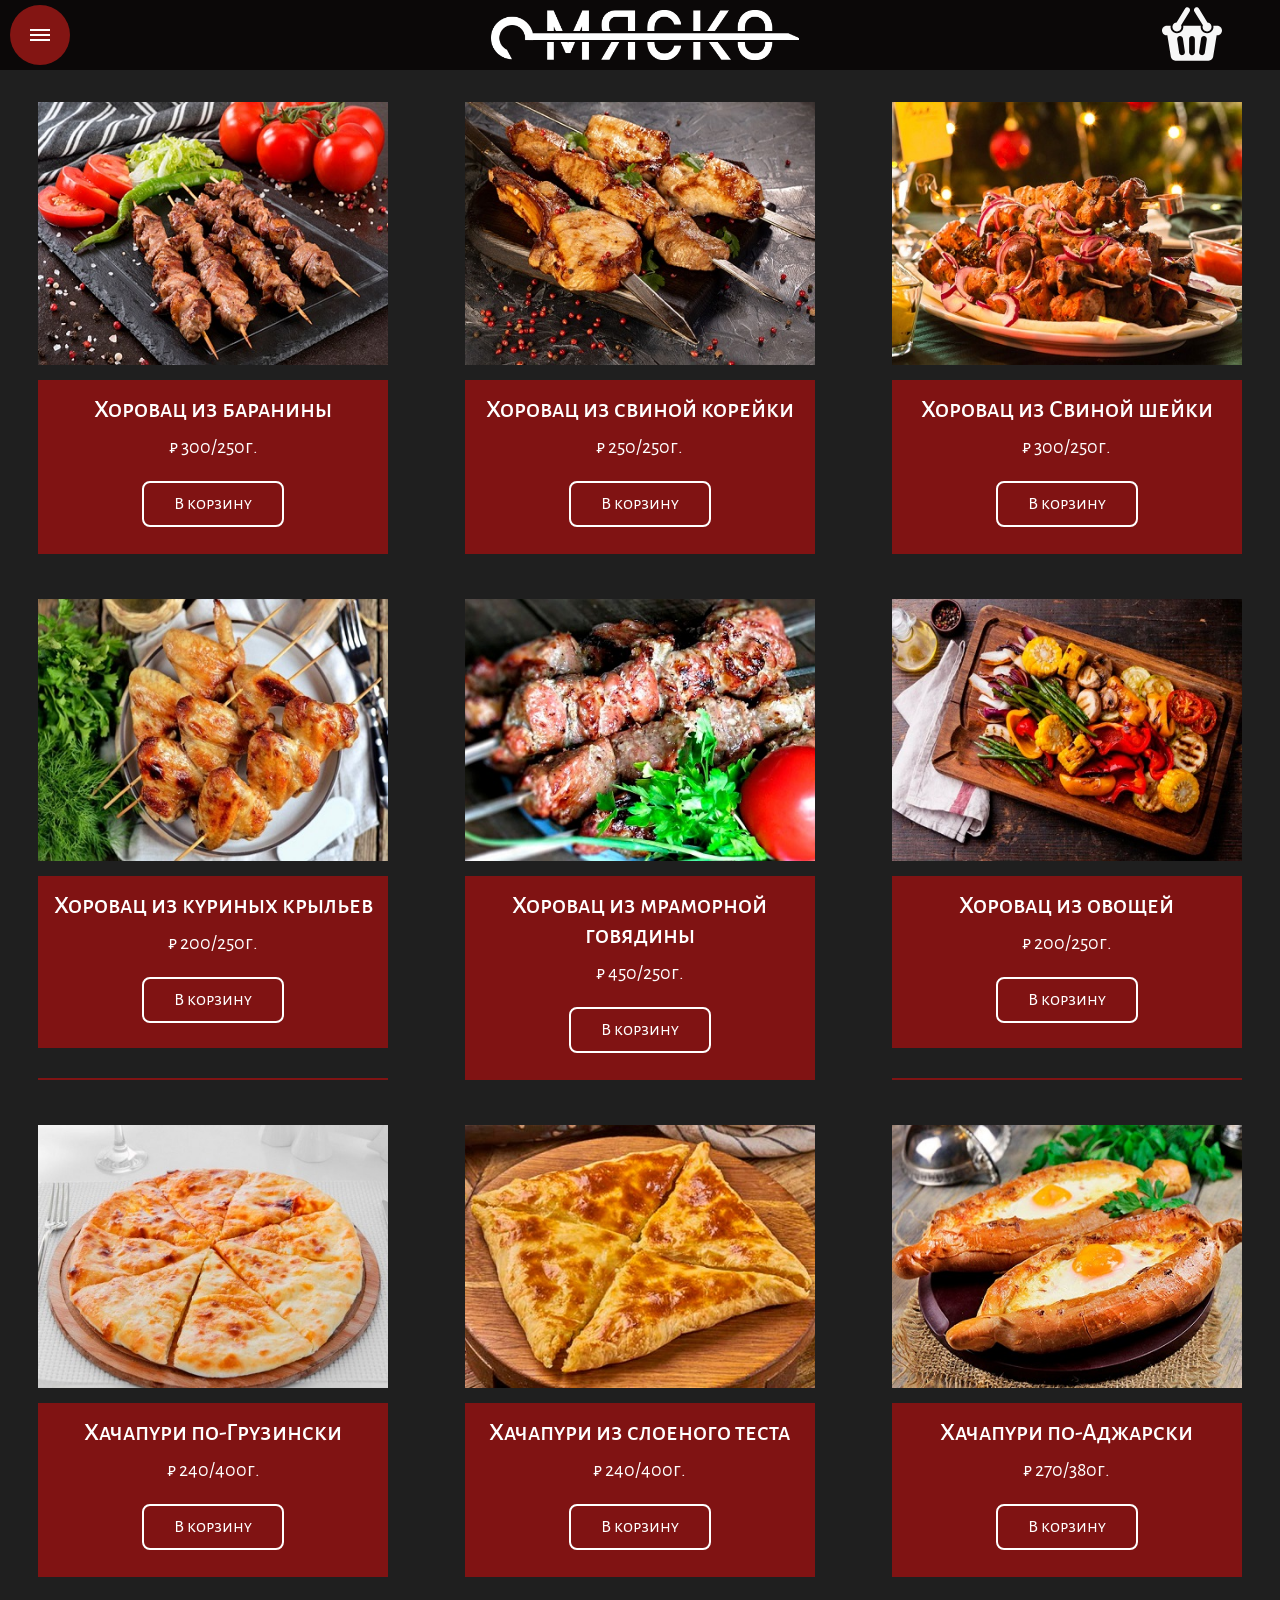
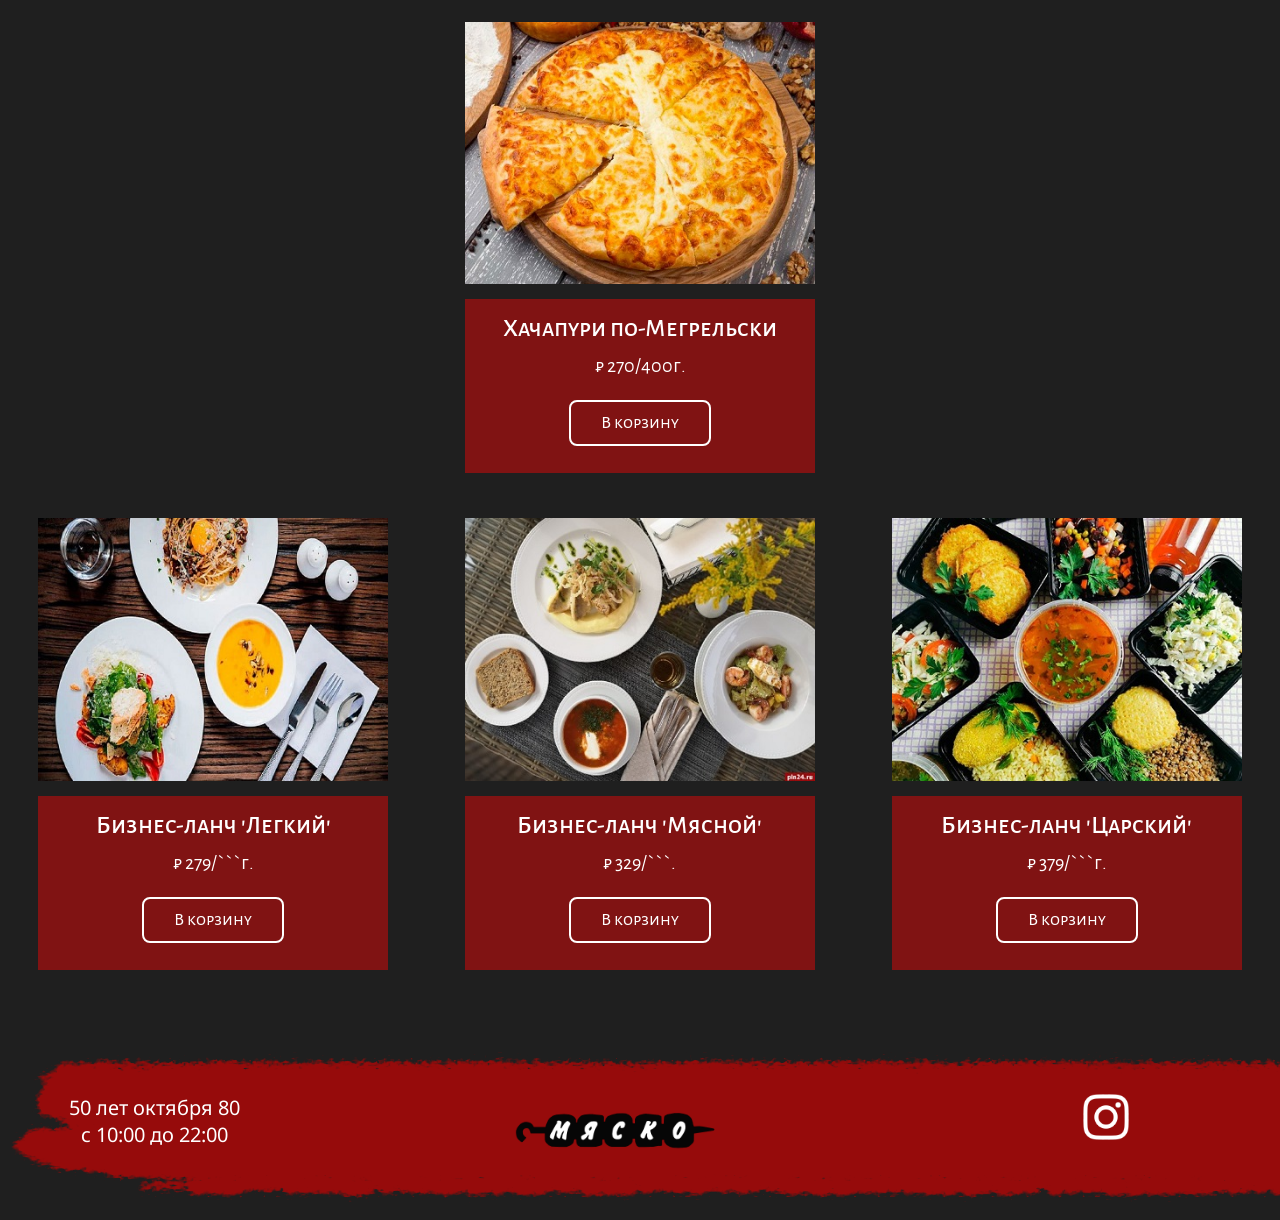
==== commit 6bc42b3c: "adaptive" ====
--- a/index.html
+++ b/index.html
@@ -18,6 +18,7 @@
     <link rel="preconnect" href="https://fonts.gstatic.com" crossorigin>
     <link href="https://fonts.googleapis.com/css2?family=Alegreya+Sans+SC:wght@100&family=Fira+Sans+Condensed:wght@100&family=Noto+Sans&display=swap" rel="stylesheet">
     <script ENGINE="text/javascript" src= "https://code.jquery.com/jquery-3.6.0.min.js"></script>
+    <script src="https://code.jquery.com/jquery-3.3.1.min.js"></script>
     
 </head>
 <body>
@@ -30,9 +31,9 @@
         <div class="logo">
             <img src="img/myaso.png" alt="кунем" width="70%;">
         </div>
-        <div class="number" width="50px;" height=" 50px;" >
-            <a href='#' class ='shoperb'></a>
-        </div>
+        <div class="sectionhide">
+        </div>
+        
         <div class="burger-menu">
             <li><a href="#" class="menu-btn" style="background-size: 120% auto;" data-filter="all">Все</a></li>
             <li><a href="#" class="menu-btn" data-filter="horovats">шашлык</a></li>
@@ -41,6 +42,12 @@
             <li><a href="#" class="menu-btn" data-filter="businesslunch" >бизнес ланчи</a></li>
             <li><a href="#" class="menu-btn" data-filter="salad">салаты</a></li>
             <li><a href="#" class="menu-btn" data-filter="drinks">напитки</a></li>
+        </div>
+    </div>
+    <div class="linkabsol">
+        <div class="number" width="50px;" height=" 50px;" >
+            <a href='#' class ='shoperb'></a>
+            <a href='tel:89963202020' class="numberhide">8 (996) 320 20-20</a>
         </div>
     </div>
     <div class="container">
@@ -53,11 +60,6 @@
                     <br>
                         <a href="https://2gis.ru/tyumen/inside/1830223003792180/firm/70000001036178951/65.598564%2C57.136008/tab/reviews?writeReview&m=65.598214%2C57.136255%2F17.86%2Fp%2F45%2Fr%2F107.06">Оставить отзыв</a>
                     </div>
-                    <!--Номер телефона -->
-                    <div class="number">
-                        <a href='#' class ='shoperb'></a>
-                        <a href='tel:89963202020' >8 (996) 320 20-20</a>
-                    </div>
                     
             </div>
             <div class="photo">
@@ -78,652 +80,271 @@
         <a href="#" class="menu-btn" data-filter="salad">салаты</a>
         <a href="#" class="menu-btn" data-filter="drinks">напитки</a>
     </div>
+
+    <!--
     <div class="horovats" data-cat="horovats" id="horovats">
         <div class="menutext">
                 <p class="article">Хоровац из баранины </p>
                 <p class="menudesc">Подается с кусочком лаваша снизу и луком с зеленью сверху.</p>
                 <div class="pricebackground">
-                    <div class="price"><a href = '#' 
+                    <div class="price"><button href = '#' 
                         data-sb-id-or-vendor-code="001"
                         data-sb-product-name="Хоровац из баранины"
                         data-sb-product-price="450"
                         data-sb-product-quantity="1"
-                        data-sb-product-img="img/baranina.jpeg" class = 'buttonprice'>450 ₽</a></div>
+                        data-sb-product-img="img/baranina.jpeg" class = 'buttonprice'>  450 ₽</button></div><div class = 'kunem' id="block_id">Добавить в корзину</div>
                         
                     <p class="mass">За 250 гр.</p>
                     
-                </div>
-            <div class="pricealign" >
-                <div class="product__quantity"></div>               
-            </div>
-        </div>
-        <img class="photoexample" style="box-shadow: 10px -10px #831513;" src="img/baranina.jpeg">
-    </div>
-
-    <div class="horovats" data-cat="horovats" id="horovats"> 
-        <img class="photoexample" style="box-shadow: -10px -10px #831513;" src="img/kebabkuritsalavash.jpg">
-        <div class="menutext">
-                <p class="article">Кебаб из курицы в лаваше</p>
-                <p class="menudesc">Сочный куриный люля-кебаб с луком, зеленью и соусом. Завернут в лаваш и поджарен на гриле</p>
-                <div class="pricebackground">
-                    <div class="price"><a href = '#'
-                        data-sb-id-or-vendor-code="002"
-                        data-sb-product-name="Кебаб из курицы в лаваше"
-                        data-sb-product-price="180"
-                        data-sb-product-quantity="1"
-                        data-sb-product-img="img/kebabkuritsalavash.jpg" class = 'buttonprice'>180 ₽</a></div>
-                    <p class="mass">350 гр.</p>
+                    
                 </div>
                 <div class="pricealign" >
                     <div class="product__quantity"></div>               
                 </div>
         </div>
-    </div>
-
-    <div class="horovats" data-cat="horovats" id="horovats"> 
-        <div class="menutext">
-            <p class="article">Хоровац из мраморной говядины</p>
-            <p class="menudesc">Подается с кусочком лаваша снизу и луком с зеленью сверху. </p>
-            <div class="pricebackground">
-                <div class="price"><a href = '#' 
+        <img class="photoexample" style="box-shadow: 10px -10px #831513;" src="img/baranina.jpeg">
+    </div>
+
+-->
+<!--Начало меню -->
+<br>
+<div class="container_menu" >
+    <div class="container_block" data-cat="horovats" id="horovats">
+        <div class="menu_element" data-cat="horovats" id="horovats">
+            <a href=""><img src="img/baranina.jpeg" alt="Хоровац из баранины" ></a>
+            <div class="product-list">
+                <h3>Хоровац из баранины</h3>
+                    <span class="price_two">₽ 300/250г.</span>
+                    <button href = '#' 
+                        data-sb-id-or-vendor-code="001"
+                        data-sb-product-name="Хоровац из баранины"
+                        data-sb-product-price="300"
+                        data-sb-product-quantity="1"
+                        data-sb-product-img="img/baranina.jpeg" class = 'button_one'>В корзину</button> 
+
+            </div>
+            <div class="pricealign" >
+                <div class="product__quantity"></div>               
+            </div>   
+            
+        </div>
+        
+        <div  class="menu_element" data-cat="horovats" id="horovats">
+            <a href=""><img src="img/svinayakoreyka.jpg" alt="свинина корейка"></a>
+            <div class="product-list">
+                <h3>Хоровац из свиной корейки</h3>
+                    <span class="price_two">₽ 250/250г.</span>
+                    <button href="#" 
+                    data-sb-id-or-vendor-code="002"
+                    data-sb-product-name="Хоровац из свиной корейки"
+                    data-sb-product-price="250"
+                    data-sb-product-quantity="1"
+                    data-sb-product-img="img/svinayakoreyka.jpg"  class="button_one">В корзину</button>
+            </div>
+            <div class="pricealign" >
+                <div class="product__quantity"></div>               
+            </div>
+        </div>
+
+        <div class="menu_element" data-cat="horovats" id="horovats">
+            <a href=""><img src="img/svinayasheyka.jpg" alt="Хоровац из Свинной шейки"></a>
+            <div class="product-list">
+                <h3>Хоровац из Свиной шейки</h3>
+                    <span class="price_two">₽ 300/250г.</span>
+                    <button href="#" 
                     data-sb-id-or-vendor-code="003"
+                    data-sb-product-name="Хоровац из Свиной шейки"
+                    data-sb-product-price="300"
+                    data-sb-product-quantity="1"
+                    data-sb-product-img="img/svinayasheyka.jpg" class="button_one">В корзину</button>
+            </div>
+            <div class="pricealign" >
+                <div class="product__quantity"></div>               
+            </div>
+        </div>
+    </div>
+
+    <div class="container_block" data-cat="horovats" id="horovats">
+        <div class="menu_element" data-cat="horovats" id="horovats">
+            <a href=""><img src="img/kuriniekrilishki.jpg" alt="Хоровац из куринных крыльев"></a>
+            <div class="product-list">
+                <h3>Хоровац из куриных крыльев</h3>
+                    <span class="price_two">₽ 200/250г.</span>
+                    <button href="#" 
+                    data-sb-id-or-vendor-code="004"
+                    data-sb-product-name="Хоровац из куриных крыльев"
+                    data-sb-product-price="200"
+                    data-sb-product-quantity="1"
+                    data-sb-product-img="img/kuriniekrilishki.jpg" class="button_one">В корзину</button>
+            </div>
+            <div class="pricealign" >
+                <div class="product__quantity"></div>               
+            </div>
+        </div>
+        
+        <div class="menu_element" data-cat="horovats" id="horovats" >
+            <a href=""><img src="img/govyadinamramor.jpg" alt="Говядина Мрамор"></a>
+            <div class="product-list">
+                <h3>Хоровац из мраморной говядины </h3>
+                    <span class="price_two">₽ 450/250г.</span>
+                    <button href="#" 
+                    data-sb-id-or-vendor-code="005"
                     data-sb-product-name="Хоровац из мраморной говядины"
                     data-sb-product-price="450"
                     data-sb-product-quantity="1"
-                    data-sb-product-img="img/govyadinamramor.jpg" class = 'buttonprice'>450 ₽</a></div>
-                <p class="mass">за 250 гр.</p>
-            </div>
-            <div class="pricealign" >
-                <div class="product__quantity"></div>               
-            </div>
-    </div>
-        <img class="photoexample" style="box-shadow: 10px -10px #831513;" src="img/govyadinamramor.jpg">
-    </div>
-
-    <div class="horovats" data-cat="horovats" id="horovats"> 
-        <img class="photoexample" style="box-shadow: -10px -10px #831513;" src="img/kebabsvinina.jpg">
-        <div class="menutext">
-                <p class="article">Кебаб из свинины</p>
-                <p class="menudesc">Подается с кусочком лаваша снизу и луком с зеленью сверху</p>
-                <div class="pricebackground">
-                    <div class="price"><a href = '#' 
-                        data-sb-id-or-vendor-code="004"
-                        data-sb-product-name="Кебаб из свинины"
-                        data-sb-product-price="180"
-                        data-sb-product-quantity="1"
-                        data-sb-product-img="img/kebabsvinina.jpg" class = 'buttonprice'>180 ₽</a></div>
-                    <p class="mass">150 гр.</p>
-                </div>
-                <div class="pricealign" >
-                    <div class="product__quantity"></div>               
-                </div>
-        </div>
-    </div>
-
-    <div class="horovats" data-cat="horovats" id="horovats"> 
-        
-        <div class="menutext">
-                <p class="article">Хоровац из куриных крыльев</p>
-                <p class="menudesc">Куриные крылышки являются частью курицы, которую многие люди любят за нежный вкус и простоту приготовления. Подается с кусочком лаваша снизу и луком с зеленью сверху</p>
-                <div class="pricebackground">
-                    <div class="price"><a href = '#' 
-                        data-sb-id-or-vendor-code="005"
-                        data-sb-product-name="Хоровац из куриных крыльев"
-                        data-sb-product-price="200"
-                        data-sb-product-quantity="1"
-                        data-sb-product-img="img/kuriniekrilishki.jpg" class = 'buttonprice'>200 ₽</a></div>
-                    <p class="mass">250 гр.</p>
-                </div>
-                <div class="pricealign" >
-                    <div class="product__quantity"></div>               
-                </div>
-        </div>
-        <img class="photoexample" style="box-shadow: 10px -10px #831513;" src="img/kuriniekrilishki.jpg">
-    </div>
-
-    <div class="horovats" data-cat="horovats" id="horovats"> 
-        <img class="photoexample" style="box-shadow: -10px -10px #831513;" src="img/lulyasvininalavash.jpg">
-        <div class="menutext">
-                <p class="article">Кебаб из свинины в лаваше</p>
-                <p class="menudesc">Свиной люля с луком, зеленью и соусом. завернутый в лаваш и поджаренный на гриле</p>
-                <div class="pricebackground">
-                    <div class="price"><a href = '#' 
-                        data-sb-id-or-vendor-code="006"
-                        data-sb-product-name="Кебаб из свинины в лаваше"
-                        data-sb-product-price="200"
-                        data-sb-product-quantity="1"
-                        data-sb-product-img="img/lulyasvininalavash.jpg" class = 'buttonprice'>200 ₽</a></div>
-                    <p class="mass">150 гр.</p>
-                </div>
-                <div class="pricealign" >
-                    <div class="product__quantity"></div>               
-                </div>
-        </div>
-    </div>
-
-    <div class="horovats" data-cat="horovats" id="horovats"> 
-        
-        <div class="menutext">
-                <p class="article">Кебаб из курицы</p>
-                <p class="menudesc">Подается с кусочком лаваша снизу и луком с зеленью сверху</p>
-                <div class="pricebackground">
-                    <div class="price"><a href = '#' 
-                        data-sb-id-or-vendor-code="007"
-                        data-sb-product-name="Кебаб из курицы"
-                        data-sb-product-price="160"
-                        data-sb-product-quantity="1"
-                        data-sb-product-img="img/kebabkuritsa.jpg" class = 'buttonprice'>160 ₽</a></div>
-                    <p class="mass">150 гр.</p>
-                </div>
-                <div class="pricealign" >
-                    <div class="product__quantity"></div>               
-                </div>
-        </div>
-        <img class="photoexample" style="box-shadow: 10px -10px #831513;" src="img/kebabsvinina.jpg">
-    </div>
-
-    <div class="horovats" data-cat="horovats" id="horovats"> 
-        <img class="photoexample" style="box-shadow: -10px -10px #831513;" src="img/svinayakoreyka.jpg">
-        <div class="menutext">
-                <p class="article">Хоровац из свиной корейки</p>
-                <p class="menudesc">Подается с кусочком лаваша снизу и луком с зеленью сверху</p>
-                <div class="pricebackground">
-                    <div class="price"><a href = '#' 
-                        data-sb-id-or-vendor-code="008"
-                        data-sb-product-name="Хоровац из свиной корейки"
-                        data-sb-product-price="250"
-                        data-sb-product-quantity="1"
-                        data-sb-product-img="img/svinayakoreyka.jpg" class = 'buttonprice'>250 ₽</a></div>
-                    <p class="mass">250 гр.</p>
-                </div>
-                <div class="pricealign" >
-                    <div class="product__quantity"></div>               
-                </div>
-        </div>
-    </div>
-
-    <div class="horovats" data-cat="horovats" id="horovats"> 
-        
-        <div class="menutext">
-                <p class="article">Хоровац из свиной шейки</p>
-                <p class="menudesc">Подается с кусочком лаваша снизу и луком с зеленью сверху</p>
-                <div class="pricebackground">
-                    <div class="price"><a href = '#' 
-                        data-sb-id-or-vendor-code="009"
-                        data-sb-product-name="Хоровац из свиной шейки"
-                        data-sb-product-price="300"
-                        data-sb-product-quantity="1"
-                        data-sb-product-img="img/svinayasheyka.jpg" class = 'buttonprice'>300 ₽</a></div>
-                    <p class="mass">250 гр.</p>
-                </div>
-                <div class="pricealign" >
-                    <div class="product__quantity"></div>               
-                </div>
-        </div>
-        <img class="photoexample" style="box-shadow: 10px -10px #831513;" src="img/svinayasheyka.jpg">
-    </div>
-
-    <div class="horovats" data-cat="horovats" id="horovats"> 
-        <img class="photoexample" style="box-shadow: -10px -10px #831513;" src="img/sauceshashlik.jpg">
-        <div class="menutext">
-                <p class="article">Шашлычный соус</p>
-                <p class="menudesc">Само уже название Шашлычный - говорит само за себя. Хоть это и не самая значимая, но неотъемлемая часть к мясному блюду.</p>
-                <div class="pricebackground">
-                    <div class="price"><a href = '#' 
-                        data-sb-id-or-vendor-code="010"
-                        data-sb-product-name="Шашлычный соус"
-                        data-sb-product-price="50"
-                        data-sb-product-quantity="1"
-                        data-sb-product-img="img/sauceshashlik.jpg" class = 'buttonprice'>50 ₽</a></div>
-                    <p class="mass">100 гр.</p>
-                </div>
-                <div class="pricealign" >
-                    <div class="product__quantity"></div>               
-                </div>
-        </div>
-    </div>
-
-    <div class="horovats" data-cat="hachapuri" id="hachapuri"> 
-        
-        <div class="menutext">
-                <p class="article">Хачапури из слоеного теста</p>
-                <p class="menudesc">Слоеное тесто, сыр сулугуни.</p>
-                <div class="pricebackground">
-                    <div class="price"><a href = '#' 
-                        data-sb-id-or-vendor-code="011"
-                        data-sb-product-name="Хачапури из слоеного теста"
-                        data-sb-product-price="240"
-                        data-sb-product-quantity="1"
-                        data-sb-product-img="img/hachapuri.jpg" class = 'buttonprice'>240 ₽</a></div>
-                    <p class="mass">400 гр.</p>
-                </div>
-                <div class="pricealign" >
-                    <div class="product__quantity"></div>               
-                </div>
-        </div>
-        <img class="photoexample" style="box-shadow: 10px -10px #831513;" src="img/hachapuri.jpg">
+                    data-sb-product-img="img/govyadinamramor.jpg" class="button_one">В корзину</button>
+            </div>
+            <div class="pricealign" >
+                <div class="product__quantity"></div>               
+            </div>
+        </div>
+
+        <div class="menu_element" data-cat="horovats" id="horovats">
+            <a href=""><img src="img/grillovoshi.jpg" alt="Хоровац из овощей "></a>
+            <div class="product-list">
+                <h3>Хоровац из овощей</h3>
+                    <span class="price_two">₽ 200/250г.</span>
+                    <button href="#" 
+                    data-sb-id-or-vendor-code="006"
+                    data-sb-product-name="Хоровац из овощей"
+                    data-sb-product-price="200"
+                    data-sb-product-quantity="1"
+                    data-sb-product-img="img/grillovoshi.jpg" class="button_one">В корзину</button>
+            </div>
+            <div class="pricealign" >
+                <div class="product__quantity"></div>               
+            </div>
+        </div>
     </div>
     
-    <div class="horovats" data-cat="hachapuri" id="hachapuri"> 
-        <img class="photoexample" style="box-shadow: -10px -10px #831513;" src="img/hachapuriadjarski.jpg">
-        <div class="menutext">
-                <p class="article">Хачапури по-аджарски</p>
-                <p class="menudesc">Хачапури-лодочка - одно из самых популярных видов хачапури. Сыр, дрожжевое тесто, яйцо, масло, зелень, соль. Просто сказка!</p>
-                <div class="pricebackground">
-                    <div class="price"><a href = '#' 
-                        data-sb-id-or-vendor-code="012"
-                        data-sb-product-name="Хачапури по-аджарски"
-                        data-sb-product-price="200"
-                        data-sb-product-quantity="1"
-                        data-sb-product-img="img/hachapuriadjarski.jpg" class = 'buttonprice'>200 ₽</a></div>
-                    <p class="mass">400 гр.</p>
-                </div>
-                <div class="pricealign" >
-                    <div class="product__quantity"></div>               
-                </div>
-        </div>
-    </div>
-
-    <div class="horovats" data-cat="hachapuri" id="hachapuri"> 
-        
-        <div class="menutext">
-                <p class="article">Хачапури по-грузински</p>
-                <p class="menudesc">Дрожжевое тесто, сыр сулугуни.</p>
-                <div class="pricebackground">
-                    <div class="price"><a href = '#' 
-                        data-sb-id-or-vendor-code="013"
-                        data-sb-product-name="Хачапури по-грузински"
-                        data-sb-product-price="200"
-                        data-sb-product-quantity="1"
-                        data-sb-product-img="img/hachapurigruzinski.jpg" class = 'buttonprice'>200 ₽</a></div>
-                    <p class="mass">400 гр.</p>
-                </div>
-                <div class="pricealign" >
-                    <div class="product__quantity"></div>               
-                </div>
-        </div>
-        <img class="photoexample" style="box-shadow: 10px -10px #831513;" src="img/hachapurigruzinski.jpg">
-    </div>
-
-    <div class="horovats" data-cat="hachapuri" id="hachapuri"> 
-        <img class="photoexample" style="box-shadow: -10px -10px #831513;" src="img/hachapurimegrelski.jpg">
-        <div class="menutext">
-                <p class="article">Хачапури по-мегрельски</p>
-                <p class="menudesc">Дрожжевое тесто, сыр сулугуни изнутри и снаружи!</p>
-                <div class="pricebackground">
-                    <div class="price"><a href = '#' 
-                        data-sb-id-or-vendor-code="014"
-                        data-sb-product-name="Хачапури по-мегрельски"
-                        data-sb-product-price="200"
-                        data-sb-product-quantity="1"
-                        data-sb-product-img="img/hachapurimegrelski.jpg" class = 'buttonprice'>200 ₽</a></div>
-                    <p class="mass">400 гр.</p>
-                </div>
-                <div class="pricealign" >
-                    <div class="product__quantity"></div>               
-                </div>
-        </div>
-    </div>
-
-    <!--Бизнес  Ланч-->
-
-    <div class="horovats" data-cat="businesslunch" id="businesslunch"> 
-        
-        <div class="menutext">
-                <p class="article">Бизнес ланч "Легкий"</p>
-                <p class="menudesc">Куринные крылья, мякоть, люля куринный, салат овощной, чай, соус, лук, лаваш </p>
-                <div class="pricebackground">
-                    <div class="price"><a href = '#' 
-                        data-sb-id-or-vendor-code="023"
-                        data-sb-product-name="Бизнес ланч 'Легкий'"
-                        data-sb-product-price="279"
-                        data-sb-product-quantity="1"
-                        data-sb-product-img="img/biznes1.jpg" class = 'buttonprice'>279 ₽</a></div>
-                    <p class="mass"> ~~~ гр.</p>
-                </div>
-                <div class="pricealign" >
-                    <div class="product__quantity"></div>               
-                </div>
-        </div>
-        <img class="photoexample" style="box-shadow: 10px -10px #831513;" src="img/biznes1.jpg">
-    </div>
-
-
-    <div class="horovats" data-cat="businesslunch" id="businesslunch"> 
-        <img class="photoexample" style="box-shadow: 10px -10px #831513;" src="img/biznes2.jpg">
-        <div class="menutext">
-                <p class="article">Бизнес ланч "Мясной"</p>
-                <p class="menudesc">Свинная шея, карбонад, хачапури, люля свиной, чай, соус, лук, лаваш </p>
-                <div class="pricebackground">
-                    <div class="price"><a href = '#' 
-                        data-sb-id-or-vendor-code="024"
-                        data-sb-product-name="Бизнес луанч 'Мяскной'"
-                        data-sb-product-price="329"
-                        data-sb-product-quantity="1"
-                        data-sb-product-img="img/biznes2.jpg" class = 'buttonprice'>329 ₽</a></div>
-                    <p class="mass">~~~ гр.</p>
-                </div>
-                <div class="pricealign" >
-                    <div class="product__quantity"></div>               
-                </div>
-        </div>
-        
-    </div>
-
-    <div class="horovats" data-cat="businesslunch" id="businesslunch"> 
-        
-        <div class="menutext">
-                <p class="article">Бизнес ланч "Царский"</p>
-                <p class="menudesc">Перепелка, Шампиньоны, картофель, томаты, чай, соус, лук, лаваш </p>
-                <div class="pricebackground">
-                    <div class="price"><a href = '#' 
-                        data-sb-id-or-vendor-code="025"
-                        data-sb-product-name="Бизнес луанч 'Царский'"
-                        data-sb-product-price="379"
-                        data-sb-product-quantity="1"
-                        data-sb-product-img="img/biznes3.jpg" class = 'buttonprice'>379 ₽</a></div>
-                    <p class="mass">~~~ гр.</p>
-                </div>
-                <div class="pricealign" >
-                    <div class="product__quantity"></div>               
-                </div>
-        </div>
-        <img class="photoexample" style="box-shadow: 10px -10px #831513;" src="img/biznes3.jpg">
-    </div>
-
-
-
-    <!--Конец бизнес ланчам-->
-    <!--Бургеры-->
-    <div class="horovats" data-cat="burgers" id="burgers"> 
-        
-        <div class="menutext">
-                <p class="article">Бургер из мраморной говядины </p>
-                <p class="menudesc">добавки:
-                    <br>Котлета 70₽
-                    <br>Халапеньо 20₽
-                    <br>Бекон 40₽
-                    <br>шампиьоны 20₽
-                    <br>жареный лук 10₽
-                </p>
-                <div class="pricebackground">
-                    <div class="price"><a href = '#' 
-                        data-sb-id-or-vendor-code="026"
-                        data-sb-product-name="Бургер из мраморной говядины "
-                        data-sb-product-price="250"
-                        data-sb-product-quantity="1"
-                        data-sb-product-img="img/.jpg" class = 'buttonprice'>200 ₽</a></div>
-                    <p class="mass">300 гр.</p>
-                </div>
-                <div class="pricealign" >
-                    <div class="product__quantity"></div>               
-                </div>
-        </div>
-        <img class="photoexample" style="box-shadow: 10px -10px #831513;" src="img/biznes3.jpg">
-    </div>
-    <!--пиздец Бургерам-->
-    <!--
-        хули зыришь, отдохнуть пришел? пошел нахуй!(Why are you looking go fuck yourself.)
-⠄⠄⠄⠄⠄⠄⠄⠄⣠⣴⡶⠓⠈⠉⠉⠙⠛⠶⣤⡀
-⠄⠄⠄⠄⠄⠄⢠⣾⠿⠁⠄⠄⠄⠄⠄⠄⠄⠄⠈⠿⣶⡀
-⠄⠄⠄⠄⠄⢠⣿⣧⣄⠠⠖⠒⢶⣄⠄⠄⠄⠄⠄⠄⠘⢿⣇
-⠄⠄⠄⠄⢀⣿⠋⢁⠄⠄⠄⠄⠈⣿⡄⠄⠄⠄⠄⠄⠄⠈⣿⡄
-⠄⠄⠄⠄⢸⣿⠄⣸⡄⠄⠄⠄⠄⣿⡇⠄⠄⠄⠄⠄⠄⠄⢹⣷
-⠄⠄⠄⠄⠸⣿⠄⢹⣧⠄⠄⠄⠄⣿⡇⠄⠄⠄⠄⠄⠄⠄⠘⣿⡀
-⠄⠄⠄⠄⠄⣿⡆⢸⣿⠄⠄⠄⠄⢻⣷⠄⠄⠄⠄⠄⠄⠄⠄⣿⣇
-⠄⠄⠄⠄⠄⣿⡇⠄⢿⣧⠄⠄⠄⢰⣿⠄⠄⠄⠄⠄⠄⠄⠄⠸⣿
-⠄⠄⠄⠄⠄⣿⡇⠄⠄⠹⣷⡀⠄⣾⠇⠄⠄⠄⠄⠄⠄⠄⠄⠄⢿⣇
-⠄⠄⠄⠄⠄⣿⡇⠄⠄⠄⠉⠻⠦⢿⡀⠄⠄⠄⠄⢀⣀⣀⠄⠄⠈⣿⡄
-⠄⠄⠄⠄⠄⠸⡇⠄⠄⠄⠄⠄⠄⠈⠓⠄⠄⠄⠄⠄⠄⠈⠙⢷⡄⠸⣿
-⠄⠄⠄⠄⠄⠄⠁⠄⠄⠄⠄⠄⠄⠄⠄⠄⠄⠄⠄⠄⠄⠄⠄⠄⢻⡄⣿⡆
-⠄⠄⠄⠄⠄⠄⠄⠄⠄⠄⠄⠄⠄⠄⠄⠄⠄⠄⠄⠄⠄⠄⠄⠄⢸⡇⢹⡇
-⠄⠄⠄⠄⠄⢀⡤⠄⠄⣠⡞⠄⠄⠄⠄⠄⣿⠄⠄⠄⠄⠄⠄⠄⣿⠁⢸⡇
-⠄⠄⠄⠄⣴⠏⠄⠄⣰⠟⠄⠄⠄⠄⠄⢀⡿⠄⠄⠄⠄⠄⠄⢰⡿⠄⣼⠃
-⠄⠄⠄⠄⣿⠄⠄⢠⡿⠄⠄⠄⠄⠄⠄⢸⡇⠄⠄⠄⠄⠄⠄⣿⠃⠄⡿
-⠄⠄⠄⠄⣿⣀⣠⣾⡇⠄⠄⠄⠄⠂⠄⣾⠃⠄⠄⠄⠄⠄⣼⡟⠄⠺⠁
-⠄⠄⠄⠄⠈⢩⠉⠈⠻⣦⣤⣤⠞⠁⢰⣿⠄⠄⠄⠄⠄⢰⣿⠁
-⠄⠄⠄⠄⠄⣾⠄⠄⠄⠄⠄⠄⠄⠄⣿⠃⠄⠄⠄⠄⢀⣿⠃
-⠄⠄⠄⠄⠄⣿⡀⠄⠄⠄⠄⠄⠄⠄⣿⠄⠄⠄⠄⠄⣾⡏
-⠄⠄⠄⠄⣴⣿⡇⠄⠄⠄⠄⠄⠄⣸⣿⠄⠄⠄⠄⣼⡿
-⠄⠄⠄⢀⡿⢸⣿⠄⠄⠄⠄⠄⣰⡿⠁⠄⠄⠄⢰⣿⡇
-⠄⠄⠄⣸⡇⠈⣿⣆⠄⠄⠄⢠⣿⠁⠄⠄⠄⢀⣿⠋⣧
-⠄⠄⠄⣿⠃⠄⢹⣿⠄⠄⠄⣿⡏⠄⠄⠄⠄⣸⡿⠄⠘⣷⣄
-⠄⠄⢠⣿⠄⠄⠄⣿⣆⠄⢀⣿⠄⠄⠄⠄⢀⣿⠃⠄⠄⠄⠙⢷⣦⡀
-⠄⠄⢸⣿⠄⠄⣼⡏⣿⠄⢸⡿⠄⠄⠄⢀⣾⠏⠄⠄⠄⠄⠄⠄⠘⢿⣆
-⠄⠄⢸⣿⠄⣸⡿⠄⠘⣧⣿⠃⠄⠄⢠⣿⠏⠄⠄⠄⠄⠄⠄⠄⠄⠈⢿⣦
-⠄⠄⣸⡟⠄⣿⡇⠄⠄⣸⡟⠄⠄⣠⣿⠋⠄⠄⠄⠄⠄⠄⠄⠄⠄⠄⠄⣿⡆
-⠄⢠⣿⠁⠄⠛⠛⢶⢠⡿⠄⠄⣰⡿⢉⡇⠄⠄⠄⠄⠄⠄⠄⠄⠄⠄⠄⢸⣿
-⠄⣿⠃⠄⠄⠄⣠⠴⠛⠄⠄⣼⠻⣆⣼⠃⠄⠄⠄⠄⠄⠄⠄⠄⠄⠄⠄⢸⣿
-⠄⢿⡀⠄⠄⠄⠄⠄⠄⢀⣾⠃⢀⣾⠋⠄⠄⠄⠄⠄⠄⠄⠄⠄⠄⠄⠄⣼⡟
-⠄⠄⠛⠶⠄⠄⢠⡤⠴⠚⣷⢀⣾⠋⠄⠄⠄⠄⠄⠄⠄⠄⠄⠄⠄⠄⣰⡿
-⠄⠄⠄⠄⠄⠄⠄⠄⠄⠄⣿⣿⠋⠄⠄⠄⠄⠄⠄⠄⠄⠄⠄⠄⠄⣰⡿⠁
-⠄⠄⠄⠄⠄⠄⠄⠄⠄⢀⣿⠏⠄⠄⠄⠄⠄⠄⠄⠄⠄⠄⠄⠄⣴⡟
-⠄⠄⠄⠄⠄⠄⠄⠄⠄⣾⡟⠄⠄⠄⠄⠄⠄⠄⠄⠄⠄⠄⠄⣼⡟
-⠄⠄⠄⠄⠄⠄⠄⠄⢰⡿⠄⠄⠄⠄⠄⠄⠄⠄⠄⠄⠄⠄⣼⣿⡇
-⠄⠄⠄⠄⠄⠄⠄⠄⣿⠃⠄⠄⠄⠄⠄⠄⠄⠄⠄⠄⠄⣼⠋⢸⡇
-⠄⠄⠄⠄⠄⠄⠄⢰⡏⠄⠄⠄⠄⠄⠄⠄⠄⠄⠄⠄⢰⠏⠄⠘⡇
-⠄⠄⠄⠄⠄⠄⠄⣿⠄⠄⠄⠄⠄⠄⠄⠄⠄⠄⠄⠄⡿⠄⠄⠄⠇
-    -->
+    <div class="container_block" data-cat="hachapuri" id="horovats">
+        <div class="menu_element" data-cat="hachapuri" id="horovats">
+            <a href=""><img src="img/hachapurigruzinski.jpg" alt="Хачапури Грузински"></a>
+            <div class="product-list">
+                <h3>Хачапури по-Грузински</h3>
+                    <span class="price_two">₽ 240/400г.</span>
+                    <button href=""
+                    data-sb-id-or-vendor-code="007"
+                    data-sb-product-name="Хачапури по-Грузински"
+                    data-sb-product-price="240"
+                    data-sb-product-quantity="1"
+                    data-sb-product-img="img/hachapurigruzinski.jpg" class="button_one">В корзину</button>
+            </div>
+            <div class="pricealign" >
+                <div class="product__quantity"></div>               
+            </div>
+        </div>
+        
+        <div class="menu_element" data-cat="hachapuri" id="horovats">
+            <a href=""><img src="img/hachapuri.jpg" alt="Хачапури из слоеного теста"></a>
+            <div class="product-list">
+                <h3>Хачапури из слоеного теста</h3>
+                    <span class="price_two">₽ 240/400г.</span>
+                    <button href="" 
+                    data-sb-id-or-vendor-code="008"
+                    data-sb-product-name="Хачапури из слоеного теста"
+                    data-sb-product-price="240"
+                    data-sb-product-quantity="1"
+                    data-sb-product-img="img/hachapuri.jpg" class="button_one">В корзину</button>
+            </div>
+            <div class="pricealign" >
+                <div class="product__quantity"></div>               
+            </div>
+        </div>
+
+        <div class="menu_element" data-cat="hachapuri" id="horovats">
+            <a href=""><img src="img/hachapuriadjarski.jpg" alt="Хачапури по-Аджарски"></a>
+            <div class="product-list">
+                <h3>Хачапури по-Аджарски</h3>
+                    <span class="price_two">₽ 270/380г.</span>
+                    <button href="" 
+                    data-sb-id-or-vendor-code="009"
+                    data-sb-product-name="Хачапури по-Аджарски"
+                    data-sb-product-price="270"
+                    data-sb-product-quantity="1"
+                    data-sb-product-img="img/hachapuriadjarski.jpg" class="button_one">В корзину</button>
+            </div>
+            <div class="pricealign" >
+                <div class="product__quantity"></div>               
+            </div>
+        </div>
+    </div>
     
-
-    <div class="horovats" data-cat="salad" id="salad"> 
-        
-        <div class="menutext">
-                <p class="article">Салат из жареных овощей</p>
-                <p class="menudesc">Салат из жареных помидоров, баклажанов и перцев, приправленных чесноком. Волшебный вкус!</p>
-                <div class="pricebackground">
-                    <div class="price"><a href = '#' 
-                        data-sb-id-or-vendor-code="015"
-                        data-sb-product-name="Салат из жареных овощей"
-                        data-sb-product-price="200"
-                        data-sb-product-quantity="1"
-                        data-sb-product-img="img/horovatssalad.jpg" class = 'buttonprice'>200 ₽</a></div>
-                    <p class="mass">250 гр.</p>
-                </div>
-                <div class="pricealign" >
-                    <div class="product__quantity"></div>               
-                </div>
-        </div>
-        <img class="photoexample" style="box-shadow: 10px -10px #831513;" src="img/horovatssalad.jpg">
-    </div>
-
-    <div class="horovats" data-cat="salad" id="salad"> 
-        <img class="photoexample" style="box-shadow: 10px -10px #831513;" src="img/letosalat.jpg">
-        <div class="menutext">
-                <p class="article">Летний Салат</p>
-                <p class="menudesc">Хрустящие огурчики с нежными помидорчиками посыпанные свежим укропсчиком и политые оливковым маслом дают идеальный баланс вкуса!</p>
-                <div class="pricebackground">
-                    <div class="price"><a href = '#' 
-                        data-sb-id-or-vendor-code="018"
-                        data-sb-product-name="Летний Салат"
-                        data-sb-product-price="85"
-                        data-sb-product-quantity="1"
-                        data-sb-product-img="img/letosalat.jpg" class = 'buttonprice'>85 ₽</a></div>
-                    <p class="mass">50 гр.</p>
-                </div>
-                <div class="pricealign" >
-                    <div class="product__quantity"></div>               
-                </div>
-        </div>
-        
-    </div>
-
-    <div class="horovats" data-cat="salad" id="salad"> 
-        
-        <div class="menutext">
-                <p class="article">Шампиньоны гриль с сыром сулугуни</p>
-                <p class="menudesc">Сочные грибы с сыром пользуются большой популярностью из-за своего нежного вкуса как по отдельности, так и с шашлыком.</p>
-                <div class="pricebackground">
-                    <div class="price"><a href = '#' 
-                        data-sb-id-or-vendor-code="016"
-                        data-sb-product-name="Шампиньоны гриль"
-                        data-sb-product-price="150"
-                        data-sb-product-quantity="1"
-                        data-sb-product-img="img/shampgrill.jpg" class = 'buttonprice'>150 ₽</a></div>
-                    <p class="mass">100 гр.</p>
-                </div>
-                <div class="pricealign" >
-                    <div class="product__quantity"></div>               
-                </div>
-                
-        </div>
-        <img class="photoexample" style="box-shadow: -10px -10px #831513;" src="img/shampgrill.jpg">
-    </div>
-
-    <div class="horovats" data-cat="salad" id="salad"> 
-        <img class="photoexample" style="box-shadow: 10px -10px #831513;" src="img/grillovoshi.jpg">
-        <div class="menutext">
-                <p class="article">Овощи гриль</p>
-                <p class="menudesc">Волшебный вкус овощей гриль</p>
-                <div class="pricebackground">
-                    <div class="price"><a href = '#' 
-                        data-sb-id-or-vendor-code="017"
-                        data-sb-product-name="Овощи гриль"
-                        data-sb-product-price="200"
-                        data-sb-product-quantity="1"
-                        data-sb-product-img="img/grillovoshi.jpg" class = 'buttonprice'>200 ₽</a></div>
-                    <p class="mass">250 гр.</p>
-                </div>
-                <div class="pricealign" >
-                    <div class="product__quantity"></div>               
-                </div>
-        </div>
-        
-    </div>
-
-
-    <div class="horovats" data-cat="drinks" id="drinks"> 
-        <div class="menutext">
-                <p class="article">Морс </p>
-                <p class="menudesc">Холодный морс приготовленный от души и всего сердца поможет вам в жаркую погоду</p>
-                <div class="pricebackground">
-                    <div class="price"><a href = '#' 
-                        data-sb-id-or-vendor-code="019"
-                        data-sb-product-name="Морс"
-                        data-sb-product-price="55"
-                        data-sb-product-quantity="1"
-                        data-sb-product-img="img/mors.jpg" class = 'buttonprice'>55 ₽</a></div>
-                    <p class="mass">0.5 мл.</p>
-                </div>
-                <div class="pricealign" >
-                    <div class="product__quantity"></div>               
-                </div>
-        </div>
-        <img class="photoexample" style="box-shadow: 10px -10px #831513;" src="img/mors.jpg">
-    </div>
-
-    <div class="horovats" data-cat="drinks" id="drinks"> 
-        <img class="photoexample" style="box-shadow: 10px -10px #831513;" src="img/limonadbanka.jpg">
-        <div class="menutext">
-                <p class="article">Лимонад банка </p>
-                <p class="menudesc">Холодный морс приготовленный от души и всего сердца поможет вам в жаркую погоду</p>
-                <div class="pricebackground">
-                    <div class="price"><a href = '#' 
-                        data-sb-id-or-vendor-code="019"
-                        data-sb-product-name="Морс"
-                        data-sb-product-price="55"
-                        data-sb-product-quantity="1"
-                        data-sb-product-img="img/limonadbanka.jpg" class = 'buttonprice'>55 ₽</a></div>
-                    <p class="mass">0.5 мл.</p>
-                </div>
-                <div class="pricealign" >
-                    <div class="product__quantity"></div>               
-                </div>
-        </div>
-        
-    </div>
-
-    <div class="horovats" data-cat="drinks" id="drinks">
-        <div class="menutext">
-                <p class="article">Кофе Латте </p>
-                <p class="menudesc">Подается с кусочком лаваша снизу и луком с зеленью сверху.</p>
-                <div class="pricebackground">
-                    <div class="price"><a href = '#' 
-                        data-sb-id-or-vendor-code="020"
-                        data-sb-product-name="Кофе Латте "
-                        data-sb-product-price="75"
-                        data-sb-product-quantity="1"
-                        data-sb-product-img="img/latte.jpg" class = 'buttonprice'>79 ₽</a></div>
-                        
-                    <p class="mass">0.5 мл.</p>
-                    
-                </div>
-            <div class="pricealign" >
-                <div class="product__quantity"></div>               
-            </div>
-        </div>
-        <img class="photoexample" style="box-shadow: 10px -10px #831513;" src="img/latte.jpg">
-    </div>
-
-
-    <div class="horovats" data-cat="drinks" id="drinks">
-        <img class="photoexample" style="box-shadow: 10px -10px #831513;" src="img/americano.jpg">
-        <div class="menutext">
-                <p class="article">Кофе экспрессо </p>
-                <p class="menudesc">Особый способ приготовления кофе, который появился в середине XX века. Его родина — Италия.</p>
-                <div class="pricebackground">
-                    <div class="price"><a href = '#' 
-                        data-sb-id-or-vendor-code="021"
-                        data-sb-product-name="Кофе Экспрессо"
-                        data-sb-product-price="45"
-                        data-sb-product-quantity="1"
-                        data-sb-product-img="img/americano.jpg" class = 'buttonprice'>45 ₽</a></div>
-                        
-                    <p class="mass">0.5 мл.</p>
-                    
-                </div>
-            <div class="pricealign" >
-                <div class="product__quantity"></div>               
-            </div>
-        </div>
-        
-    </div>
-
-    <div class="horovats" data-cat="drinks" id="drinks">
-        
-        <div class="menutext">
-                <p class="article">Кофе Американо </p>
-                <p class="menudesc">Способ приготовления кофе, заключающийся в соединении определённого количества горячей воды и эспрессо.</p>
-                <div class="pricebackground">
-                    <div class="price"><a href = '#' 
-                        data-sb-id-or-vendor-code="022"
-                        data-sb-product-name="Кофе Американо"
-                        data-sb-product-price="59"
-                        data-sb-product-quantity="1"
-                        data-sb-product-img="img/expresso.jpg" class = 'buttonprice'>55 ₽</a></div>
-                        
-                    <p class="mass">0.5 мл.</p>
-                    
-                </div>
-            <div class="pricealign" >
-                <div class="product__quantity"></div>               
-            </div>
-        </div>
-        <img class="photoexample" style="box-shadow: 10px -10px #831513;" src="img/expresso.jpg">
-    </div>
-
-    <div class="horovats" data-cat="drinks" id="drinks">
-        <img class="photoexample" style="box-shadow: 10px -10px #831513;" src="img/kapuchino.jpg">
-        <div class="menutext">
-                <p class="article">Кофе Капучино </p>
-                <p class="menudesc">Известный кофейный напиток на основе эспрессо. В нём сохраняется баланс: чувствуется вкус эспрессо, но он не преобладает над вкусом молока.</p>
-                <div class="pricebackground">
-                    <div class="price"><a href = '#' 
-                        data-sb-id-or-vendor-code="023"
-                        data-sb-product-name="Кофе Экспрессо"
-                        data-sb-product-price="49"
-                        data-sb-product-quantity="1"
-                        data-sb-product-img="img/kapuchino.jpg" class = 'buttonprice'>69 ₽</a></div>
-                        
-                    <p class="mass">0.5 мл.</p>
-                    
-                </div>
-            <div class="pricealign" >
-                <div class="product__quantity"></div>               
-            </div>
-        </div>
-       
-    </div>
+    <div class="container_block" data-cat="hachapuri" id="horovats">
+        <div class="menu_element" data-cat="hachapuri" id="horovats">
+            <a href=""><img src="img/hachapurimegrelski.jpg" alt="Хачапури по-Мегрельски"></a>
+            <div class="product-list">
+                <h3>Хачапури по-Мегрельски</h3>
+                    <span class="price_two">₽ 270/400г.</span>
+                    <button href="" 
+                    data-sb-id-or-vendor-code="010"
+                    data-sb-product-name="Хачапури по-Мегрельски"
+                    data-sb-product-price="270"
+                    data-sb-product-quantity="1"
+                    data-sb-product-img="img/hachapurimegrelski.jpg" class="button_one">В корзину</button>
+            </div>
+            <div class="pricealign" >
+                <div class="product__quantity"></div>               
+            </div>
+        </div>
+    </div>
+
+    <div class="container_block" data-cat="businesslunch" id="horovats">
+        <div class="menu_element" data-cat="businesslunch" id="horovats">
+            <a href=""><img src="img/biznes1.jpg" alt="Бизнес-ланч 'Легкий'"></a>
+            <div class="product-list">
+                <h3>Бизнес-ланч 'Легкий'</h3>
+                    <span class="price_two">₽ 279/```г.</span>
+                    <button href="" 
+                    data-sb-id-or-vendor-code="011"
+                    data-sb-product-name="Бизнес-ланч 'Легкий'"
+                    data-sb-product-price="270"
+                    data-sb-product-quantity="1"
+                    data-sb-product-img="img/biznes1.jpg" class="button_one">В корзину</button>
+            </div>
+            <div class="pricealign" >
+                <div class="product__quantity"></div>               
+            </div>
+        </div>
+        <div class="menu_element" data-cat="businesslunch" id="horovats">
+            <a href=""><img src="img/biznes2.jpg" alt="Бизнес-ланч 'Мясной'"></a>
+            <div class="product-list">
+                <h3>Бизнес-ланч 'Мясной'</h3>
+                    <span class="price_two">₽ 329/```.</span>
+                    <button href="" 
+                    data-sb-id-or-vendor-code="012"
+                    data-sb-product-name="Бизнес-ланч 'Мясной'"
+                    data-sb-product-price="329"
+                    data-sb-product-quantity="1"
+                    data-sb-product-img="img/biznes2.jpg" class="button_one">В корзину</button>
+            </div>
+            <div class="pricealign" >
+                <div class="product__quantity"></div>               
+            </div>
+        </div>
+        <div class="menu_element" data-cat="businesslunch" id="horovats">
+            <a href=""><img src="img/biznes3.jpg" alt="Бизнес-ланч 'Царский'"></a>
+            <div class="product-list">
+                <h3>Бизнес-ланч 'Царский'</h3>
+                    <span class="price_two">₽ 379/```г.</span>
+                    <button href="" 
+                    data-sb-id-or-vendor-code="013"
+                    data-sb-product-name="Бизнес-ланч 'Царский'"
+                    data-sb-product-price="379"
+                    data-sb-product-quantity="1"
+                    data-sb-product-img="img/biznes3.jpg" class="button_one">В корзину</button>
+            </div>
+            <div class="pricealign" >
+                <div class="product__quantity"></div>               
+            </div>
+        </div>
+    </div>
+</div>
+
+
+
+
+
 
 
 <!--footer-->
@@ -754,8 +375,8 @@
 	<script>
 		$(function () {
 			$('.smart-basket__wrapper').smbasket({
-				productElement: 'horovats',
-				buttonAddToBasket: 'buttonprice',
+				productElement: 'container_block',
+				buttonAddToBasket: 'button_one',
 				productPrice: 'product__price-number',
 				productSize: 'product__size-element',
 				
@@ -777,7 +398,9 @@
 
 
 </body>
+    <script src="/smartbasket/js/smartbaskethider.js"></script>
     <script src="burger-menu/burger.js"></script>
     <script src="button.js"></script>
     <script src="filter.js"></script>
+    <script src="modal.js"></script>
 </html>
--- a/main.css
+++ b/main.css
@@ -5,7 +5,7 @@
     font-family: 'Noto Sans', sans-serif;   
     margin: 0 auto;
     background-color: #1f1f1f;
-    
+    box-sizing: border-box;
     
 }
 
@@ -77,6 +77,7 @@
     padding-left: 15%;
     padding-right: 15%;
     padding-top: 2%;
+    margin-bottom: 25px;
 
 }
 .menu a {
@@ -97,6 +98,119 @@
     background-position:middle;
 }
 
+
+.container_menu{
+    align-items: center;
+}
+
+.container_block{
+    display: flex;
+    justify-content: space-between;
+    margin-bottom: 45px;
+    width: 100%;
+}
+
+.menu_element{
+
+    width: 410px;
+    text-align: center;
+    margin: 0 auto;
+    border-bottom: 2px solid #801313;
+    font-family: "Open Sans";
+    transition: .3s ease-in;
+}
+
+.menu_element:hover{
+    border-bottom: 4px solid white;
+}
+
+.menu_element img{
+    display: block;
+    width: 100%;
+    
+    transition-duration: 0.4s;
+    
+}
+
+
+.menu_element img:hover{
+    box-shadow: 10px -10px;
+    color: #801313;
+    
+}
+
+.product-list {
+    background: #801313;
+    padding: 15px 0;
+    margin-top: 15px;
+
+    
+}
+
+.product-list h3 {
+    font-size: 25px;
+    font-weight: 500;
+    color: #fff;
+    margin: 0 0 10px 0;
+    font-family: 'Alegreya Sans SC', sans-serif;
+    
+ }
+
+ .price_two {
+    font-size: 20px;
+    color: #fff;
+    display: block;
+    margin-bottom: 12px;
+    font-family: 'Alegreya Sans SC', sans-serif;
+ }
+
+ .button_one {
+    text-decoration: none;
+  display: inline-block;
+  padding: 10px 30px;
+  margin: 10px 20px;
+  position: relative;
+  overflow: hidden;
+  border: 2px solid #fff;
+  border-radius: 8px;
+  font-family: 'Alegreya Sans SC', sans-serif;
+  color: #fff;
+  transition: .2s ease-in-out;
+  font-size: 18px;
+  background-color: transparent;
+ }
+
+ .button_one::before{
+
+    content: "";
+    background: linear-gradient(90deg, rgba(255, 255, 255, .1), rgba(255, 255, 255, .5));
+    height: 50px;
+    width: 50px;
+    position: absolute;
+    top: -8px;
+    left: -75px;
+    transform: skewX(-45deg);
+ }
+
+ .button_one:hover {
+    background: #fff;
+    color: #000;
+  }
+
+  .button_one:hover::before{
+    left: 150px;
+    transition: .5s ease-in-out;
+  }
+
+ .menu_element:hover .button {
+    background: #fc5a5a;
+ }
+
+.kunem{
+    font-size: 20px;
+    font-family: 'Alegreya Sans SC', sans-serif;
+}
+
 .photo{
     z-index: 9;
     height: 10em;
@@ -119,7 +233,16 @@
     margin-right: 10px;
     align-items: center;
 }
-
+.number {
+    position: absolute;
+    margin-top:20px;
+    margin-right:20px;
+}
+.linkabsol{
+    position: absolute right;
+    width:400px;
+    float:right;
+}
 .button{
     z-index: 9;
     height: 10em;
@@ -143,16 +266,13 @@
 .horovats{
     display: flex;
     justify-content: space-between;
-    margin-left: 40px;
-    margin-right: 40px;
-    margin-top: 20px;
-}
-.horovats img{
-    width:40%;
-    margin-top:60px;
+    margin-top: 45px;
+    margin-bottom: 45px;
+    
+    width: 100%;
 }
 .hachapuri{
-    display: flex;
+    display: flex; 
     justify-content: space-between;
     margin-left: 40px;
     margin-right: 40px;
@@ -207,24 +327,30 @@
     color:white;
     font-size:36px;
     width:50%;
-    height:150px;
-    text-align: center;
+    height:222px;
+    text-align: center;
+
+    transform: translateY(50%);
+}
+
+.article{
+    font-size:50px;
+    font-family: 'Alegreya Sans SC', sans-serif;
+    height:80px;
+    font-weight:500;
     background: url(img/smear/buttoncorn.png) no-repeat;
     background-position:center;
     background-size: 45% auto;
-    transform: translateY(50%);
-}
-
-.article{
-    font-size:50px;
-    font-family: 'Alegreya Sans SC', sans-serif;
-    margin-top: 50px;
-    font-weight:500;
 
 }
 .photoexample{
+    width:400px;
+    height:300px;
+}
+.photoexamplehide{
     width:70%;
     height:70%;
+    display: none;
 }
 
 .menudesc{
@@ -235,7 +361,23 @@
 
 .price{
     font-family: 'Alegreya Sans SC', sans-serif;
+    font-size: 28px; 
+    
+}
+
+
+.price button{
+    border: none;
+    background: transparent;
+    color: white;
     font-size: 28px;
+    font-family: 'Alegreya Sans SC', sans-serif;
+    transition: all 0.2s linear;
+}
+
+.price button:hover{
+    font-size: 40px;
+    cursor: pointer;
 }
 
 .mass{
@@ -246,7 +388,8 @@
 .pricebackground {
     background: url(img/smear/pricecorn.png) no-repeat;
     background-position:center;
-    background-size: 15%;
+    background-size: 20%;
+    height:70px;
 }
 
 
@@ -300,8 +443,6 @@
 
 */
 
-
-
 .hide{
     display:none;
 }
@@ -309,17 +450,12 @@
     display:flex;
 }
 
-
 .footer{
-    
     width: 100%;
     height: 200px;
-
     background: url(img/smear/mazokfooter.png);
-    
     margin: 0 auto;
     margin-top: 50px;
-    
     display: flex;
 }
 
@@ -339,16 +475,7 @@
     color:white;
 }
 
-
-
-
-
-
-
-
 .down_text {
-    
-    
     margin: 0 auto;
     margin-top: 50px;
     background: url(img/smear/mazokfooter.png);
--- a/adaptive.css
+++ b/adaptive.css
@@ -1,4 +1,4 @@
-@media screen and (max-width: 1600px) {
+@media screen and (max-width: 1500px) {
     .container {
         display:none;
     }
@@ -25,11 +25,13 @@
     }
     .menutext {
         font-size:16px;
-        width:100%;
+        width:50%;
     }
     .photoexample {
-        width:100%;
-        height:100%;
+        display: flex;
+        margin-left: auto;
+        margin-right: auto;
+        flex-direction: row-reverse;
     }
     .menudesc{
         font-size: 24px;
@@ -42,8 +44,9 @@
         margin:0;
     }
     .article{
-        font-size:20px;
+        font-size:28px;
         margin:auto;
+        height:45px;
     }
     .menudesc{
         font-size:16px;
@@ -51,4 +54,110 @@
     .buttonprice {
         font-size:16px;
     }
+
+    .horovats {
+        display: flex;
+        margin: 0;
+        margin-top:20px;
+    }
+    .buttonprice {
+        font-size:20px;
+    }
+    .horovats img{
+        width:80%
+    }
+
+    .logo {
+        width:30%;
+    }
+    .numberhide {
+        display:none
+    }
+    .linkabsol {
+        margin: 0 auto;
+        margin-right:-15%;
+        margin-top:4px;
+    }
+    .container_menu {
+        margin-top:80px;
+    }
+}
+
+@media screen and (max-width: 1400px) {
+    .logo img {
+        width: 80%;
+    }
+    .linkabsol{
+        margin-right:-22%;
+    }
+    
+}
+@media screen and (max-width: 1300px) {
+    .menu_element {
+        width:350px;
+    }
+}
+@media screen and (max-width: 1200px) {
+    .linkabsol{
+        margin-right:-25%;
+    }
+    
+}
+@media screen and (max-width: 1100px) {
+    .linkabsol{
+        margin-right:-28%;
+    }
+    
+    .menu_element {
+        width:300px;
+    }
+}
+@media screen and (max-width: 1000px) {
+    .linkabsol{
+        margin-right:-31%;
+    }
+    .menu_element {
+        width:260px;
+    }
+}
+@media screen and (max-width: 900px) {
+    .linkabsol{
+        margin-right:-35%;
+    }
+}
+@media screen and (max-width: 800px) {
+    .menu_element {
+        width:230px;
+    }
+    .product-list h3{
+        font-size:16px;
+    }
+    .linkabsol{
+        margin-right:-40%;
+    }
+}
+@media screen and (max-width: 700px) {
+    .linkabsol{
+        margin-right:-45%;
+    }
+}
+@media screen and (max-width: 600px) {
+    .linkabsol{
+        margin-right:-50%;
+    }
+}
+@media screen and (max-width: 500px) {
+    .linkabsol{
+        margin-right:-55%;
+    }
+}
+@media screen and (max-width: 430px) {
+    .linkabsol{
+        margin-right:-75%;
+    }
+}
+@media screen and (max-width: 370px) {
+    .linkabsol{
+        margin-right:-85%;
+    }
 }
--- a/burger-menu/burger.css
+++ b/burger-menu/burger.css
@@ -2,10 +2,10 @@
     position: absolute; 
     z-index:100;
     width:100%;
-    margin-top:-20px;
     background-color: #0b0808;
     display:none;
     height:70px;
+    justify-content: space-between;
 }
 .burger-menu {
     display: none;
@@ -66,6 +66,11 @@
 .section {
     width: 163.35px;
     margin-left: 20px;
+    align-items: center
+}
+.sectionhide {
+    width: 163.35px;
+
 }
 
 .burger-btn {
@@ -116,11 +121,17 @@
     transform: rotate(-45deg);
 }
 
-@media screen and (max-width: 1600px) {
+@media screen and (max-width: 1500px) {
     .burger-btn {
         display: flex;
         width: 60px;
         height: 60px;
+        margin: 0;
+        margin-top:5px;
+    }
+    .section {
+        margin:0;
+        margin-left:10px;
     }
     .buttonabsolution{
         display:flex;
--- a/smartbasket/css/smartbasket.min.css
+++ b/smartbasket/css/smartbasket.min.css
@@ -1069,10 +1069,11 @@
     background-color: transparent;
     cursor: pointer;
     outline: none;
-    width:50px;
+    width:60px;
+    margin-right:20px;
 }
 .smart-basket__min img{
-    width:30px;
+    width:60px;
 }
 
 .smart-basket__min span{
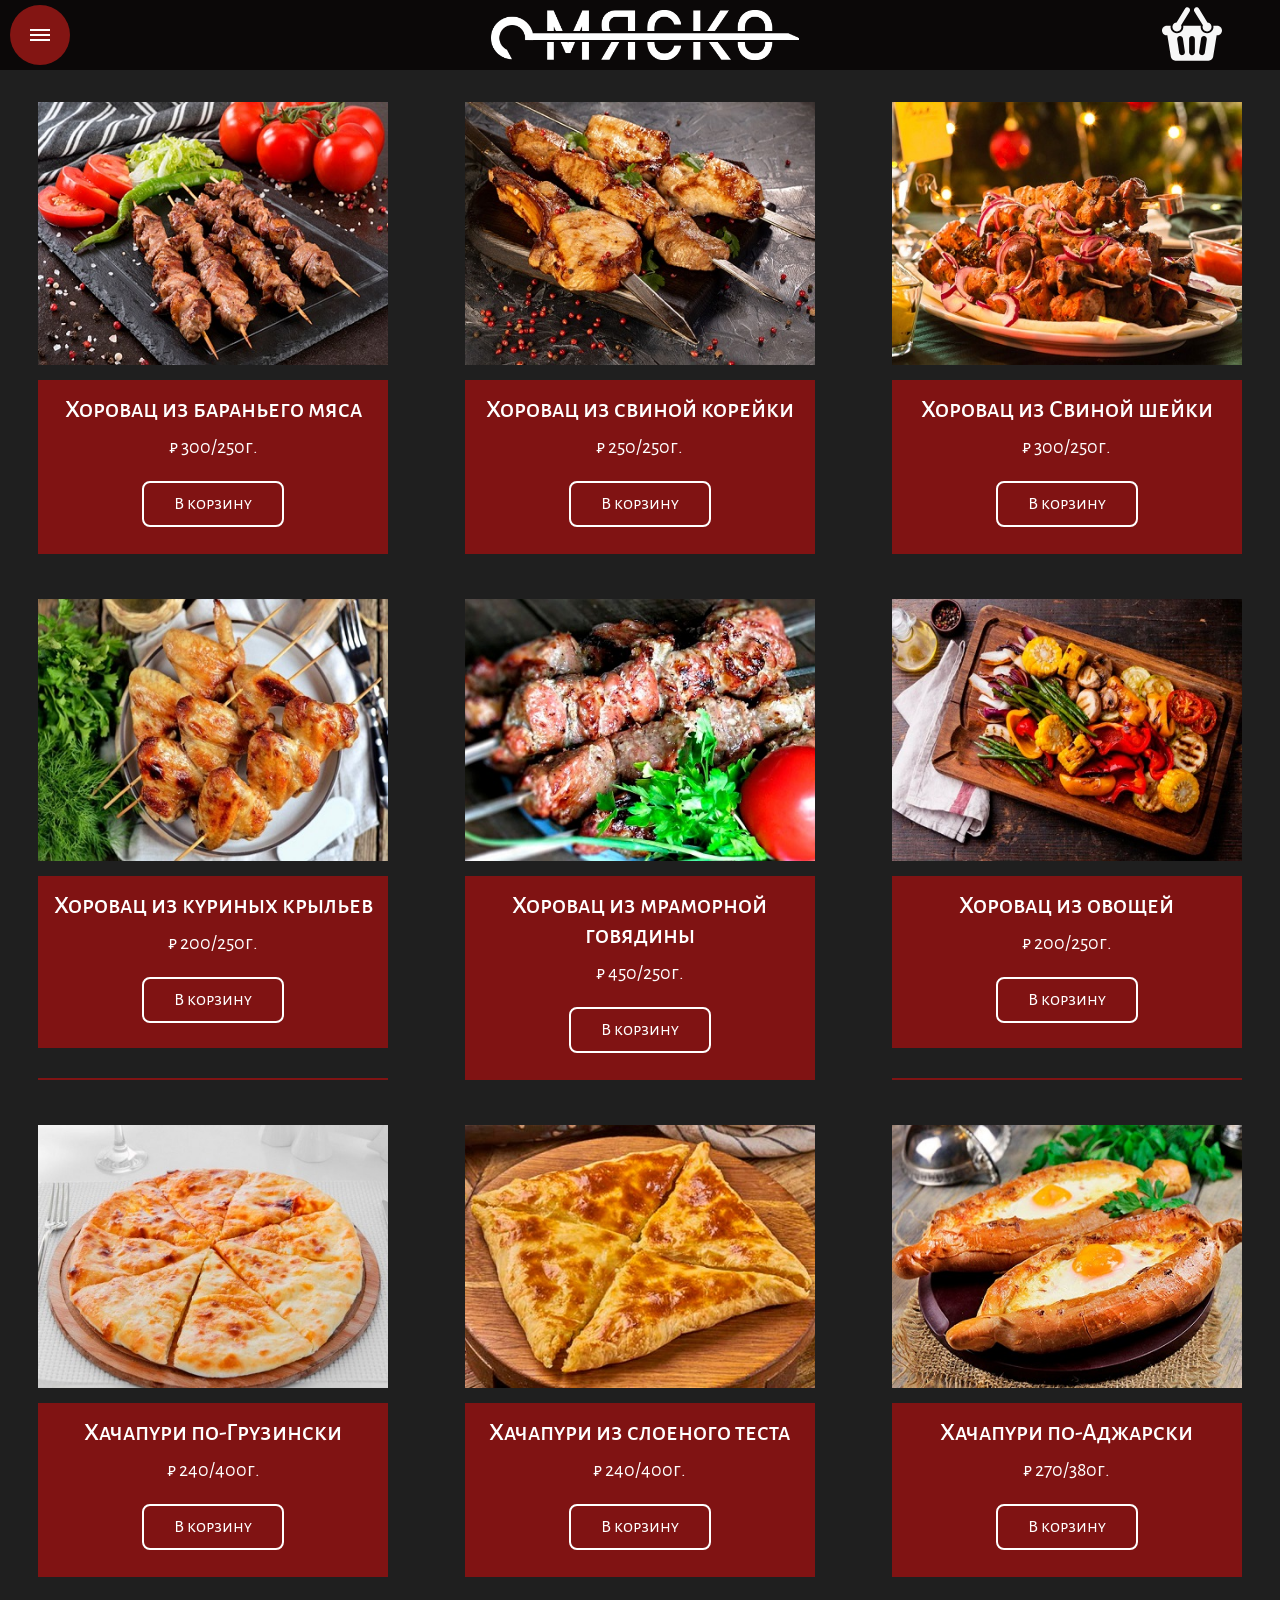
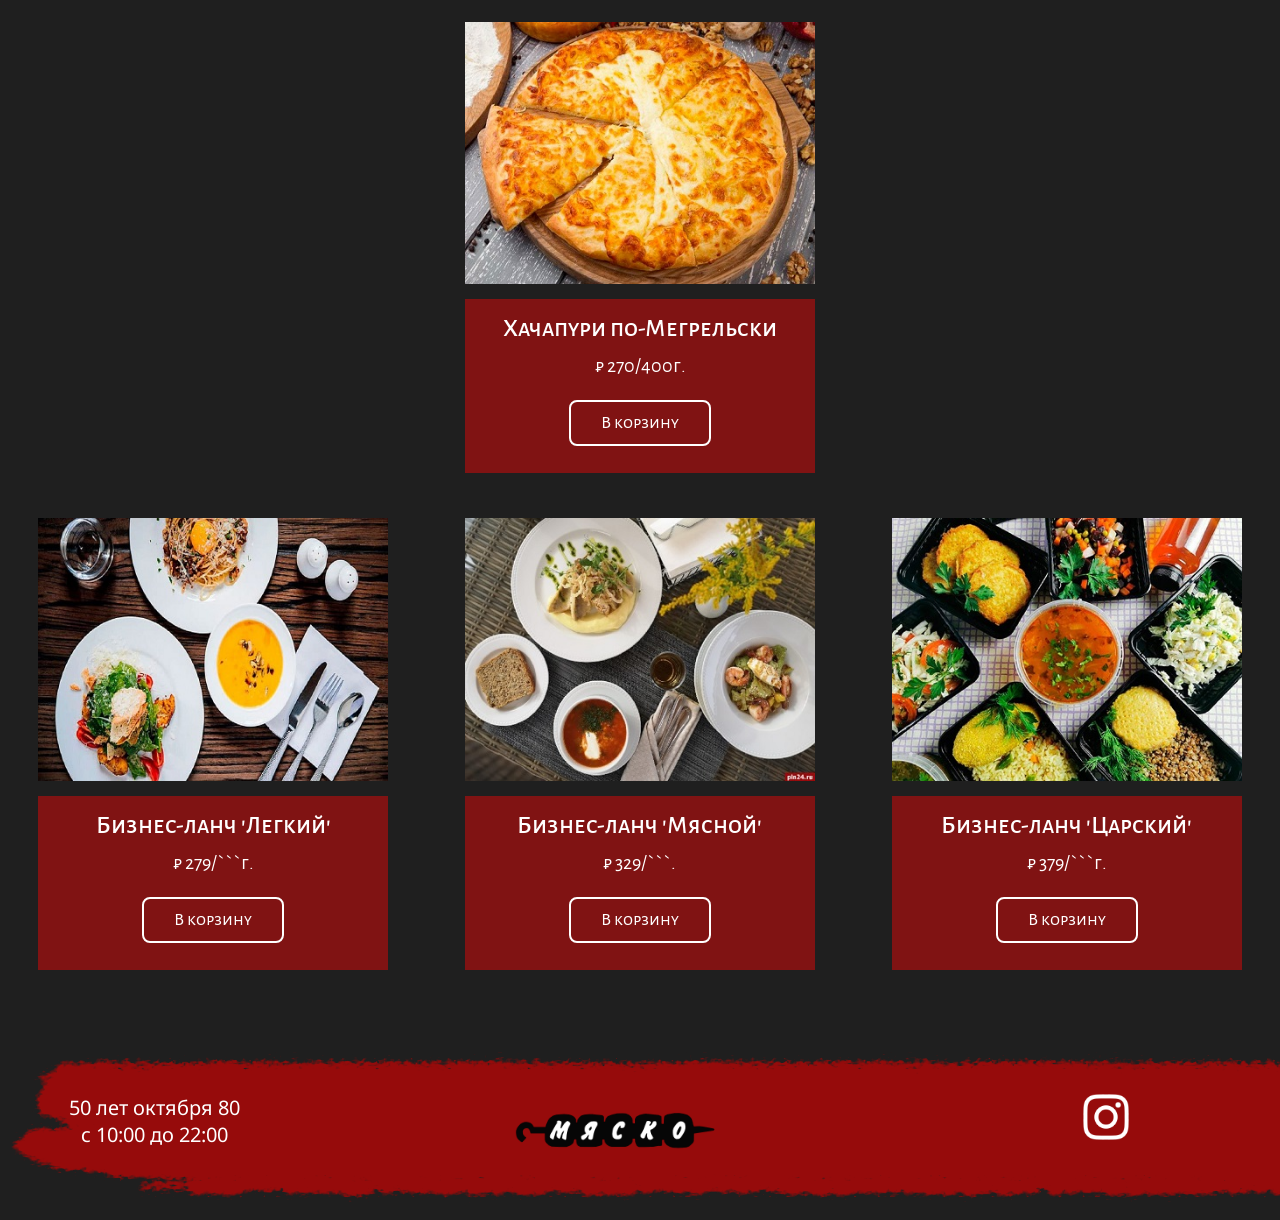
==== commit ad0d2d57: "adaptive 2" ====
--- a/index.html
+++ b/index.html
@@ -113,7 +113,7 @@
         <div class="menu_element" data-cat="horovats" id="horovats">
             <a href=""><img src="img/baranina.jpeg" alt="Хоровац из баранины" ></a>
             <div class="product-list">
-                <h3>Хоровац из баранины</h3>
+                <h3>Хоровац из бараньего мяса</h3>
                     <span class="price_two">₽ 300/250г.</span>
                     <button href = '#' 
                         data-sb-id-or-vendor-code="001"
--- a/adaptive.css
+++ b/adaptive.css
@@ -129,35 +129,74 @@
     .menu_element {
         width:230px;
     }
+    .logo img {
+        width:100%;
+    }
+    .button_one{
+        margin:0;
+        padding: 10px 10px;
+    }
+    .linkabsol{
+        margin-right:-40%;
+    }
+}
+@media screen and (max-width: 700px) {
+    .menu_element {
+        width:195px;
+    }
+    .linkabsol{
+        margin-right:-45%;
+    }
+}
+@media screen and (max-width: 600px) {
+    .menu_element {
+        width:170px;
+    }
     .product-list h3{
-        font-size:16px;
-    }
-    .linkabsol{
-        margin-right:-40%;
-    }
-}
-@media screen and (max-width: 700px) {
-    .linkabsol{
-        margin-right:-45%;
-    }
-}
-@media screen and (max-width: 600px) {
+        font-size:24px;
+    }
     .linkabsol{
         margin-right:-50%;
     }
 }
+@media screen and (max-width: 560px) {
+    .menu_element {
+        width:160px;
+    }
+    .linkabsol{
+        margin-right:-60%;
+    }
+}
 @media screen and (max-width: 500px) {
-    .linkabsol{
-        margin-right:-55%;
-    }
-}
-@media screen and (max-width: 430px) {
-    .linkabsol{
-        margin-right:-75%;
-    }
-}
-@media screen and (max-width: 370px) {
-    .linkabsol{
-        margin-right:-85%;
+    .menu_element {
+        width:140px;
+    }
+    .button_one{
+        padding: 5px 5px;
+    }
+    .logo {
+        width:50%;
+    }
+    .linkabsol{
+        margin-right:-60%;
+    }
+}
+@media screen and (max-width: 440px) {
+    .menu_element {
+        width:120px;
+    }
+    .product-list h3{
+        font-size:20px;
+    }
+    .linkabsol{
+        margin-right:-70%;
+    }
+}
+@media screen and (max-width: 380px) {
+    .menu_element {
+        width:110px;
+    }
+    .linkabsol{
+        margin-right:-84%;
     }
 }
